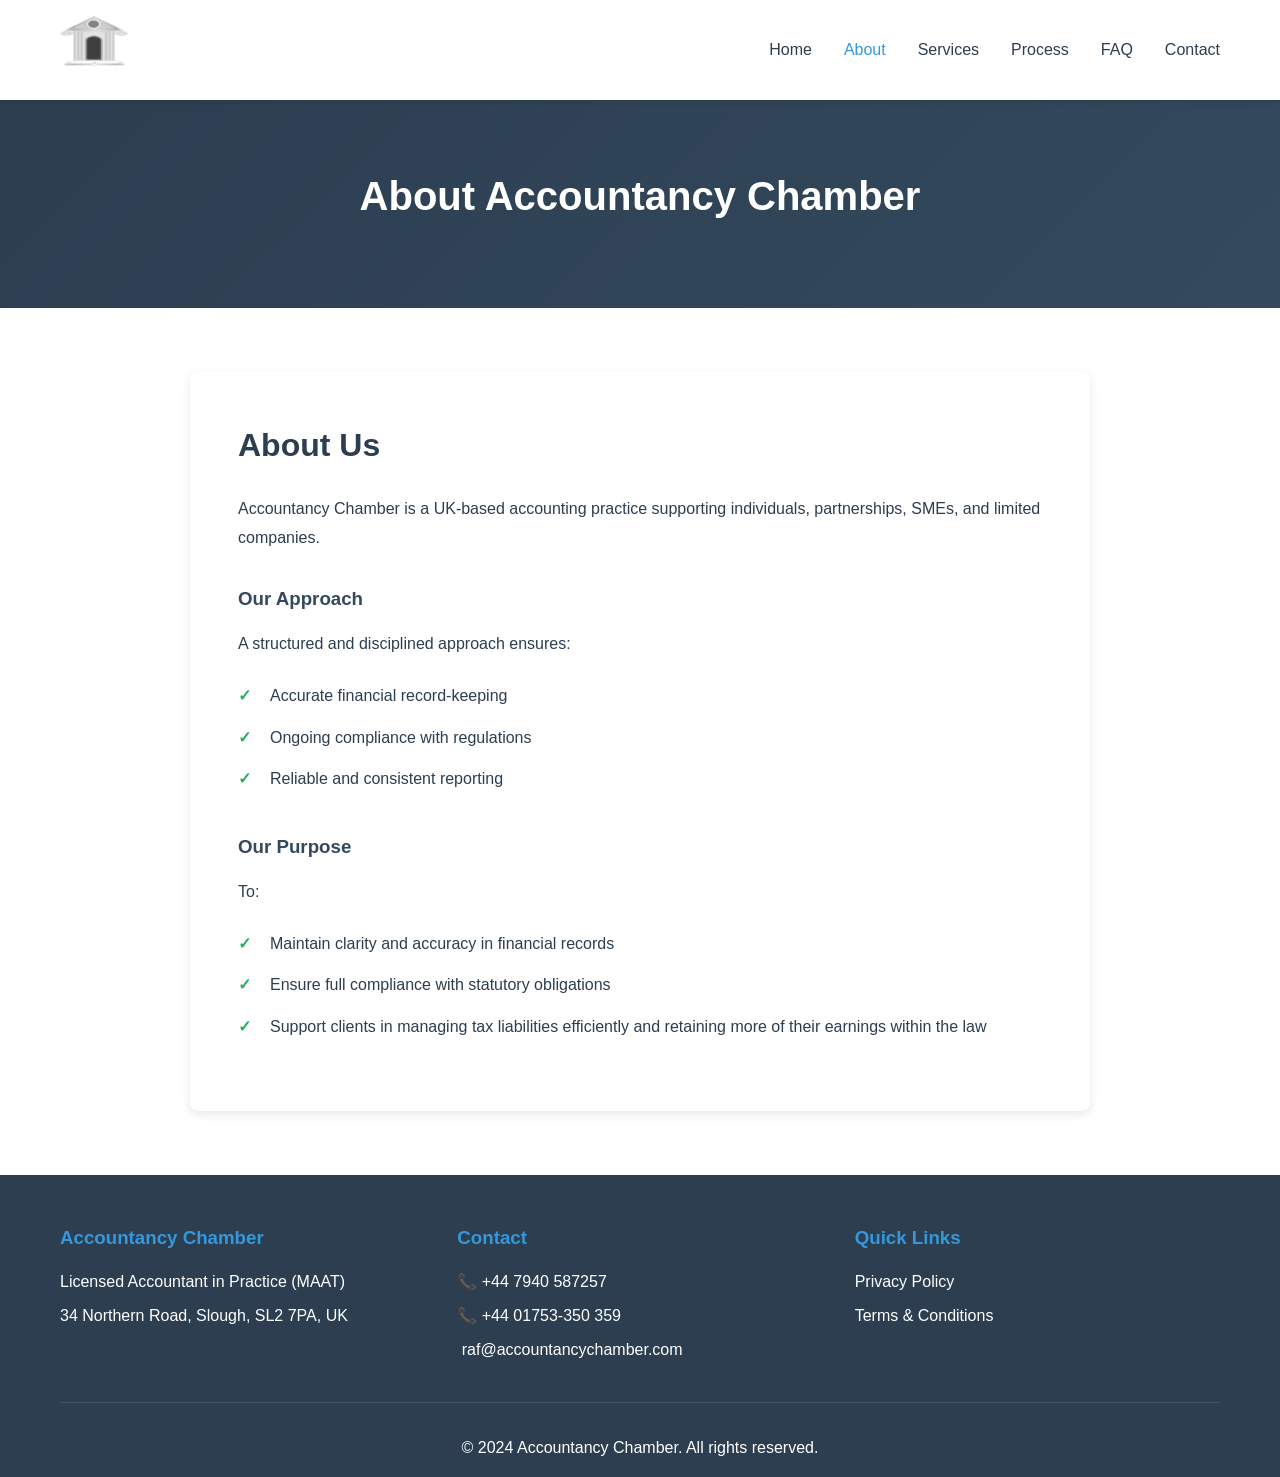
==== about.html @ bee3fdb4 "Add files via upload" ====
<!DOCTYPE html>
<html lang="en">
<head>
    <meta charset="UTF-8">
    <meta name="viewport" content="width=device-width, initial-scale=1.0">
    <meta name="description" content="About Accountancy Chamber - UK-based accounting practice">
    <title>About Us | Accountancy Chamber</title>
    <link rel="stylesheet" href="styles.css">
</head>
<body>
    <header>
        <nav class="navbar">
            <div class="container">
                <div class="logo">
                    <img src="logo.png" alt="Accountancy Chamber" height="60">
                </div>
                <button class="mobile-menu-toggle" aria-label="Toggle menu">☰</button>
                <ul class="nav-menu">
                    <li><a href="index.html">Home</a></li>
                    <li><a href="about.html" class="active">About</a></li>
                    <li><a href="services.html">Services</a></li>
                    <li><a href="process.html">Process</a></li>
                    <li><a href="faq.html">FAQ</a></li>
                    <li><a href="contact.html">Contact</a></li>
                </ul>
            </div>
        </nav>
    </header>

    <section class="page-header">
        <div class="container">
            <h1>About Accountancy Chamber</h1>
        </div>
    </section>

    <section class="content-section">
        <div class="container">
            <div class="content-box">
                <h2>About Us</h2>
                <p>Accountancy Chamber is a UK-based accounting practice supporting individuals, partnerships, SMEs, and limited companies.</p>
                
                <h3>Our Approach</h3>
                <p>A structured and disciplined approach ensures:</p>
                <ul class="check-list">
                    <li>Accurate financial record-keeping</li>
                    <li>Ongoing compliance with regulations</li>
                    <li>Reliable and consistent reporting</li>
                </ul>

                <h3>Our Purpose</h3>
                <p>To:</p>
                <ul class="check-list">
                    <li>Maintain clarity and accuracy in financial records</li>
                    <li>Ensure full compliance with statutory obligations</li>
                    <li>Support clients in managing tax liabilities efficiently and retaining more of their earnings within the law</li>
                </ul>
            </div>
        </div>
    </section>

    <footer>
        <div class="container">
            <div class="footer-content">
                <div class="footer-section">
                    <h3>Accountancy Chamber</h3>
                    <p>Licensed Accountant in Practice (MAAT)</p>
                    <p>34 Northern Road, Slough, SL2 7PA, UK</p>
                </div>
                <div class="footer-section">
                    <h3>Contact</h3>
                    <p>📞 +44 7940 587257</p>
                    <p>📞 +44 01753-350 359</p>
                    <p>️ raf@accountancychamber.com</p>
                </div>
                <div class="footer-section">
                    <h3>Quick Links</h3>
                    <ul>
                        <li><a href="gdpr.html">Privacy Policy</a></li>
                        <li><a href="terms.html">Terms & Conditions</a></li>
                    </ul>
                </div>
            </div>
            <div class="footer-bottom">
                <p>&copy; 2024 Accountancy Chamber. All rights reserved.</p>
            </div>
        </div>
    </footer>

    <script src="script.js"></script>
</body>
</html>
---- styles.css ----
/* Reset and Base Styles */
* {
    margin: 0;
    padding: 0;
    box-sizing: border-box;
}

:root {
    --primary-color: #2c3e50;
    --secondary-color: #34495e;
    --accent-color: #3498db;
    --light-bg: #f8f9fa;
    --white: #ffffff;
    --text-dark: #2c3e50;
    --text-light: #7f8c8d;
    --border-color: #e0e0e0;
    --success-color: #27ae60;
}

body {
    font-family: 'Segoe UI', Tahoma, Geneva, Verdana, sans-serif;
    line-height: 1.6;
    color: var(--text-dark);
}

.container {
    max-width: 1200px;
    margin: 0 auto;
    padding: 0 20px;
}

/* Navigation */
.navbar {
    background: var(--white);
    box-shadow: 0 2px 5px rgba(0,0,0,0.1);
    position: sticky;
    top: 0;
    z-index: 1000;
}

.navbar .container {
    display: flex;
    justify-content: space-between;
    align-items: center;
    padding: 1rem 20px;
}

.nav-menu {
    display: flex;
    list-style: none;
    gap: 2rem;
}

.nav-menu a {
    text-decoration: none;
    color: var(--text-dark);
    font-weight: 500;
    transition: color 0.3s;
}

.nav-menu a:hover,
.nav-menu a.active {
    color: var(--accent-color);
}

.mobile-menu-toggle {
    display: none;
    background: none;
    border: none;
    font-size: 1.5rem;
    cursor: pointer;
}

/* Hero Section */
.hero {
    background: linear-gradient(135deg, var(--primary-color) 0%, var(--secondary-color) 100%);
    color: var(--white);
    padding: 6rem 0;
    text-align: center;
}

.hero h1 {
    font-size: 3rem;
    margin-bottom: 1rem;
}

.hero h2 {
    font-size: 1.8rem;
    margin-bottom: 1.5rem;
    font-weight: 400;
}

.hero p {
    font-size: 1.2rem;
    max-width: 800px;
    margin: 0 auto 2rem;
    line-height: 1.8;
}

/* Buttons */
.btn-primary {
    display: inline-block;
    background: var(--accent-color);
    color: var(--white);
    padding: 1rem 2.5rem;
    border-radius: 5px;
    text-decoration: none;
    font-weight: 600;
    transition: all 0.3s;
    border: none;
    cursor: pointer;
    font-size: 1rem;
}

.btn-primary:hover {
    background: #2980b9;
    transform: translateY(-2px);
    box-shadow: 0 5px 15px rgba(0,0,0,0.2);
}

/* Services Preview */
.services-preview {
    padding: 5rem 0;
    background: var(--light-bg);
}

.services-preview h2 {
    text-align: center;
    font-size: 2.5rem;
    margin-bottom: 3rem;
}

.services-grid {
    display: grid;
    grid-template-columns: repeat(auto-fit, minmax(300px, 1fr));
    gap: 2rem;
}

.service-card {
    background: var(--white);
    padding: 2rem;
    border-radius: 8px;
    box-shadow: 0 3px 10px rgba(0,0,0,0.1);
    transition: transform 0.3s;
}

.service-card:hover {
    transform: translateY(-5px);
    box-shadow: 0 5px 20px rgba(0,0,0,0.15);
}

.service-card h3 {
    color: var(--primary-color);
    margin-bottom: 1rem;
}

/* Why Choose Us */
.why-choose-us {
    padding: 5rem 0;
}

.why-choose-us h2 {
    text-align: center;
    font-size: 2.5rem;
    margin-bottom: 3rem;
}

.benefits-grid {
    display: grid;
    grid-template-columns: repeat(auto-fit, minmax(300px, 1fr));
    gap: 1.5rem;
}

.benefit-item {
    display: flex;
    align-items: center;
    gap: 1rem;
    padding: 1rem;
    background: var(--light-bg);
    border-radius: 5px;
}

.benefit-item .icon {
    color: var(--success-color);
    font-size: 1.5rem;
    font-weight: bold;
}

/* CTA Section */
.cta-section {
    background: var(--primary-color);
    color: var(--white);
    padding: 4rem 0;
    text-align: center;
}

.cta-section h2 {
    font-size: 2.5rem;
    margin-bottom: 1rem;
}

.cta-section p {
    font-size: 1.2rem;
    margin-bottom: 1.5rem;
}

.cta-list {
    list-style: none;
    max-width: 600px;
    margin: 0 auto 2rem;
    text-align: left;
}

.cta-list li {
    padding: 0.5rem 0;
    padding-left: 2rem;
    position: relative;
}

.cta-list li:before {
    content: "✓";
    position: absolute;
    left: 0;
    color: var(--success-color);
    font-weight: bold;
}

/* Page Header */
.page-header {
    background: linear-gradient(135deg, var(--primary-color) 0%, var(--secondary-color) 100%);
    color: var(--white);
    padding: 4rem 0;
    text-align: center;
}

.page-header h1 {
    font-size: 2.5rem;
    margin-bottom: 1rem;
}

/* Content Section */
.content-section {
    padding: 4rem 0;
}

.content-box {
    max-width: 900px;
    margin: 0 auto;
    background: var(--white);
    padding: 3rem;
    border-radius: 8px;
    box-shadow: 0 3px 10px rgba(0,0,0,0.1);
}

.content-box h2 {
    color: var(--primary-color);
    margin-bottom: 1.5rem;
    font-size: 2rem;
}

.content-box h3 {
    color: var(--secondary-color);
    margin: 2rem 0 1rem;
}

.content-box p {
    margin-bottom: 1rem;
    line-height: 1.8;
}

/* Check List */
.check-list {
    list-style: none;
    margin: 1rem 0;
}

.check-list li {
    padding: 0.5rem 0;
    padding-left: 2rem;
    position: relative;
}

.check-list li:before {
    content: "✓";
    position: absolute;
    left: 0;
    color: var(--success-color);
    font-weight: bold;
}

/* Services Detail */
.services-detail {
    padding: 4rem 0;
    background: var(--light-bg);
}

.service-detail-box {
    background: var(--white);
    padding: 2.5rem;
    margin-bottom: 2rem;
    border-radius: 8px;
    box-shadow: 0 3px 10px rgba(0,0,0,0.1);
}

.service-detail-box h2 {
    color: var(--primary-color);
    margin-bottom: 1.5rem;
}

/* Process Section */
.process-section {
    padding: 4rem 0;
}

.process-steps {
    display: grid;
    grid-template-columns: repeat(auto-fit, minmax(300px, 1fr));
    gap: 2rem;
    margin-bottom: 4rem;
}

.process-step {
    background: var(--white);
    padding: 2.5rem;
    border-radius: 8px;
    box-shadow: 0 3px 10px rgba(0,0,0,0.1);
    text-align: center;
}

.step-number {
    width: 60px;
    height: 60px;
    background: var(--accent-color);
    color: var(--white);
    border-radius: 50%;
    display: flex;
    align-items: center;
    justify-content: center;
    font-size: 1.5rem;
    font-weight: bold;
    margin: 0 auto 1.5rem;
}

.process-step h3 {
    color: var(--primary-color);
    margin-bottom: 1rem;
}

.key-benefits {
    background: var(--light-bg);
    padding: 3rem;
    border-radius: 8px;
}

.key-benefits h2 {
    text-align: center;
    margin-bottom: 2rem;
}

/* FAQ Section */
.faq-section {
    padding: 4rem 0;
}

.faq-item {
    background: var(--white);
    padding: 2rem;
    margin-bottom: 1.5rem;
    border-radius: 8px;
    box-shadow: 0 3px 10px rgba(0,0,0,0.1);
}

.faq-item h3 {
    color: var(--primary-color);
    margin-bottom: 1rem;
}

/* Contact Section */
.contact-section {
    padding: 4rem 0;
    background: var(--light-bg);
}

.contact-grid {
    display: grid;
    grid-template-columns: 1fr 1.5fr;
    gap: 3rem;
}

.contact-info {
    background: var(--white);
    padding: 2.5rem;
    border-radius: 8px;
    box-shadow: 0 3px 10px rgba(0,0,0,0.1);
}

.contact-info h2 {
    color: var(--primary-color);
    margin-bottom: 2rem;
}

.contact-detail {
    margin-bottom: 2rem;
}

.contact-detail h3 {
    color: var(--secondary-color);
    margin-bottom: 0.5rem;
}

.contact-form-wrapper {
    background: var(--white);
    padding: 2.5rem;
    border-radius: 8px;
    box-shadow: 0 3px 10px rgba(0,0,0,0.1);
}

.contact-form-wrapper h2 {
    color: var(--primary-color);
    margin-bottom: 2rem;
}

.contact-form .form-group {
    margin-bottom: 1.5rem;
}

.contact-form label {
    display: block;
    margin-bottom: 0.5rem;
    color: var(--text-dark);
    font-weight: 500;
}

.contact-form input,
.contact-form select,
.contact-form textarea {
    width: 100%;
    padding: 0.75rem;
    border: 1px solid var(--border-color);
    border-radius: 5px;
    font-family: inherit;
    font-size: 1rem;
}

.contact-form input:focus,
.contact-form select:focus,
.contact-form textarea:focus {
    outline: none;
    border-color: var(--accent-color);
}

.contact-form textarea {
    resize: vertical;
}

/* Footer */
footer {
    background: var(--primary-color);
    color: var(--white);
    padding: 3rem 0 1rem;
}

.footer-content {
    display: grid;
    grid-template-columns: repeat(auto-fit, minmax(250px, 1fr));
    gap: 2rem;
    margin-bottom: 2rem;
}

.footer-section h3 {
    margin-bottom: 1rem;
    color: var(--accent-color);
}

.footer-section p {
    margin-bottom: 0.5rem;
}

.footer-section ul {
    list-style: none;
}

.footer-section ul li {
    margin-bottom: 0.5rem;
}

.footer-section a {
    color: var(--white);
    text-decoration: none;
    transition: color 0.3s;
}

.footer-section a:hover {
    color: var(--accent-color);
}

.footer-bottom {
    text-align: center;
    padding-top: 2rem;
    border-top: 1px solid rgba(255,255,255,0.1);
}

/* Responsive Design */
@media (max-width: 768px) {
    .mobile-menu-toggle {
        display: block;
    }

    .nav-menu {
        display: none;
        position: absolute;
        top: 100%;
        left: 0;
        width: 100%;
        background: var(--white);
        flex-direction: column;
        padding: 1rem;
        box-shadow: 0 5px 10px rgba(0,0,0,0.1);
    }

    .nav-menu.active {
        display: flex;
    }

    .nav-menu li {
        margin: 0.5rem 0;
    }

    .hero h1 {
        font-size: 2rem;
    }

    .hero h2 {
        font-size: 1.3rem;
    }

    .hero p {
        font-size: 1rem;
    }

    .contact-grid {
        grid-template-columns: 1fr;
    }

    .services-grid,
    .benefits-grid,
    .process-steps {
        grid-template-columns: 1fr;
    }
}

@media (max-width: 480px) {
    .hero h1 {
        font-size: 1.8rem;
    }

    .content-box {
        padding: 1.5rem;
    }
}
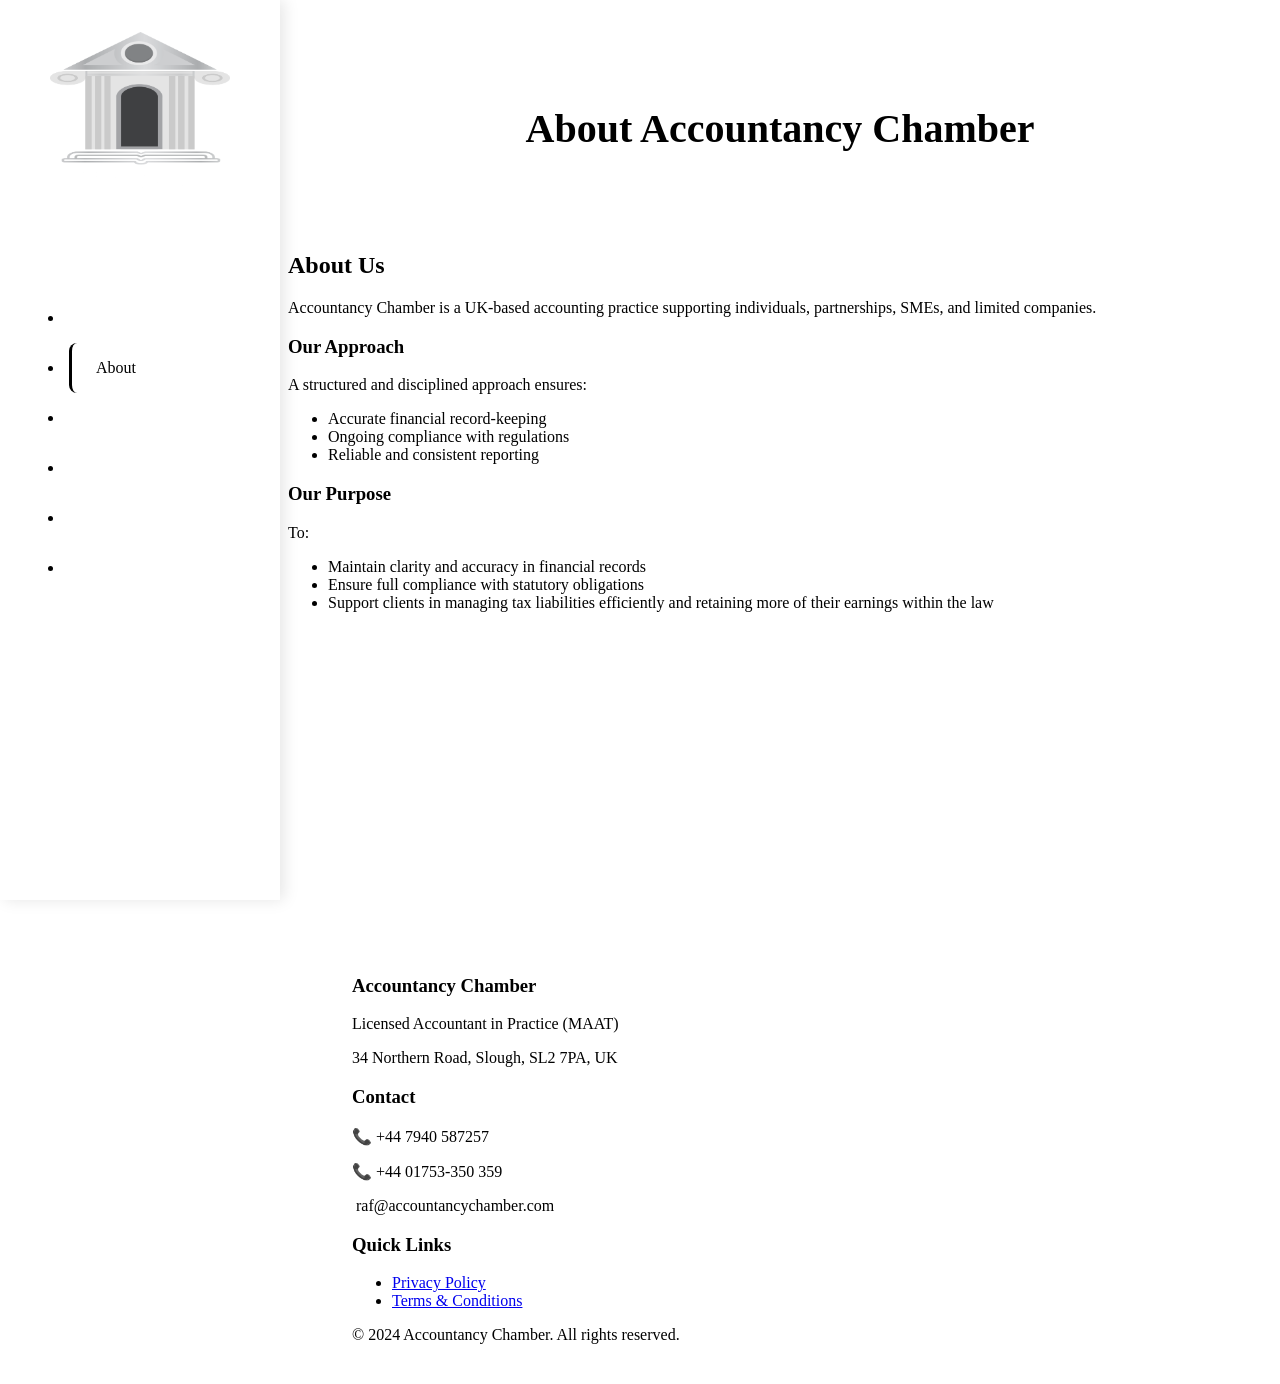
==== commit 90f63ead: "Title: Website structure update and navigation consistency improvements Key features implemented: - " ====
--- a/about.html
+++ b/about.html
@@ -1,91 +1,96 @@
-<!DOCTYPE html>
-<html lang="en">
-<head>
-    <meta charset="UTF-8">
-    <meta name="viewport" content="width=device-width, initial-scale=1.0">
-    <meta name="description" content="About Accountancy Chamber - UK-based accounting practice">
-    <title>About Us | Accountancy Chamber</title>
-    <link rel="stylesheet" href="styles.css">
-</head>
-<body>
-    <header>
-        <nav class="navbar">
-            <div class="container">
-                <div class="logo">
-                    <img src="logo.png" alt="Accountancy Chamber" height="60">
-                </div>
-                <button class="mobile-menu-toggle" aria-label="Toggle menu">☰</button>
-                <ul class="nav-menu">
-                    <li><a href="index.html">Home</a></li>
-                    <li><a href="about.html" class="active">About</a></li>
-                    <li><a href="services.html">Services</a></li>
-                    <li><a href="process.html">Process</a></li>
-                    <li><a href="faq.html">FAQ</a></li>
-                    <li><a href="contact.html">Contact</a></li>
-                </ul>
-            </div>
-        </nav>
-    </header>
-
-    <section class="page-header">
-        <div class="container">
-            <h1>About Accountancy Chamber</h1>
-        </div>
-    </section>
-
-    <section class="content-section">
-        <div class="container">
-            <div class="content-box">
-                <h2>About Us</h2>
-                <p>Accountancy Chamber is a UK-based accounting practice supporting individuals, partnerships, SMEs, and limited companies.</p>
-                
-                <h3>Our Approach</h3>
-                <p>A structured and disciplined approach ensures:</p>
-                <ul class="check-list">
-                    <li>Accurate financial record-keeping</li>
-                    <li>Ongoing compliance with regulations</li>
-                    <li>Reliable and consistent reporting</li>
-                </ul>
-
-                <h3>Our Purpose</h3>
-                <p>To:</p>
-                <ul class="check-list">
-                    <li>Maintain clarity and accuracy in financial records</li>
-                    <li>Ensure full compliance with statutory obligations</li>
-                    <li>Support clients in managing tax liabilities efficiently and retaining more of their earnings within the law</li>
-                </ul>
-            </div>
-        </div>
-    </section>
-
-    <footer>
-        <div class="container">
-            <div class="footer-content">
-                <div class="footer-section">
-                    <h3>Accountancy Chamber</h3>
-                    <p>Licensed Accountant in Practice (MAAT)</p>
-                    <p>34 Northern Road, Slough, SL2 7PA, UK</p>
-                </div>
-                <div class="footer-section">
-                    <h3>Contact</h3>
-                    <p>📞 +44 7940 587257</p>
-                    <p>📞 +44 01753-350 359</p>
-                    <p>️ raf@accountancychamber.com</p>
-                </div>
-                <div class="footer-section">
-                    <h3>Quick Links</h3>
-                    <ul>
-                        <li><a href="gdpr.html">Privacy Policy</a></li>
-                        <li><a href="terms.html">Terms & Conditions</a></li>
-                    </ul>
-                </div>
-            </div>
-            <div class="footer-bottom">
-                <p>&copy; 2024 Accountancy Chamber. All rights reserved.</p>
-            </div>
-        </div>
-    </footer>
-
-    <script src="script.js"></script>
-</body>
+<!DOCTYPE html>
+<html lang="en">
+<head>
+    <meta charset="UTF-8">
+    <meta name="viewport" content="width=device-width, initial-scale=1.0">
+    <meta name="description" content="About Accountancy Chamber - UK-based accounting practice">
+    <title>About Us | Accountancy Chamber</title>
+    <link rel="stylesheet" href="styles.css">
+</head>
+<body>
+
+    <!-- NEW LEFT SIDE NAVIGATION -->
+    <nav class="navbar">
+        <div class="container">
+            <div class="logo">
+                <img src="logo.png" alt="Accountancy Chamber">
+            </div>
+            <button class="mobile-menu-toggle" aria-label="Toggle menu">☰</button>
+            <ul class="nav-menu">
+                <li><a href="index.html">Home</a></li>
+                <li><a href="about.html" class="active">About</a></li>
+                <li><a href="services.html">Services</a></li>
+                <li><a href="process.html">Process</a></li>
+                <li><a href="faq.html">FAQ</a></li>
+                <li><a href="contact.html">Contact</a></li>
+            </ul>
+        </div>
+    </nav>
+
+    <!-- MAIN CONTENT WRAPPER -->
+    <div class="main-content">
+
+    <section class="page-header">
+        <div class="container">
+            <h1>About Accountancy Chamber</h1>
+        </div>
+    </section>
+
+    <section class="content-section">
+        <div class="container">
+            <div class="content-box">
+                <h2>About Us</h2>
+                <p>Accountancy Chamber is a UK-based accounting practice supporting individuals, partnerships, SMEs, and limited companies.</p>
+                
+                <h3>Our Approach</h3>
+                <p>A structured and disciplined approach ensures:</p>
+                <ul class="check-list">
+                    <li>Accurate financial record-keeping</li>
+                    <li>Ongoing compliance with regulations</li>
+                    <li>Reliable and consistent reporting</li>
+                </ul>
+
+                <h3>Our Purpose</h3>
+                <p>To:</p>
+                <ul class="check-list">
+                    <li>Maintain clarity and accuracy in financial records</li>
+                    <li>Ensure full compliance with statutory obligations</li>
+                    <li>Support clients in managing tax liabilities efficiently and retaining more of their earnings within the law</li>
+                </ul>
+            </div>
+        </div>
+    </section>
+
+    </div> <!-- END OF MAIN CONTENT WRAPPER -->
+
+    <footer>
+        <div class="container">
+            <div class="footer-content">
+                <div class="footer-section">
+                    <h3>Accountancy Chamber</h3>
+                    <p>Licensed Accountant in Practice (MAAT)</p>
+                    <p>34 Northern Road, Slough, SL2 7PA, UK</p>
+                </div>
+                <div class="footer-section">
+                    <h3>Contact</h3>
+                    <p>📞 +44 7940 587257</p>
+                    <p>📞 +44 01753-350 359</p>
+                    <p>️ raf@accountancychamber.com</p>
+                </div>
+                <div class="footer-section">
+                    <h3>Quick Links</h3>
+                    <ul>
+                        <li><a href="gdpr.html">Privacy Policy</a></li>
+                        <li><a href="terms.html">Terms & Conditions</a></li>
+                    </ul>
+                </div>
+            </div>
+            <div class="footer-bottom">
+                <p>&copy; 2024 Accountancy Chamber. All rights reserved.</p>
+            </div>
+        </div>
+    </footer>
+
+    <script src="script.js"></script>
+</body>
 </html>
--- a/styles.css
+++ b/styles.css
@@ -1,81 +1,86 @@
-/* Reset and Base Styles */
-* {
-    margin: 0;
-    padding: 0;
-    box-sizing: border-box;
-}
-
-:root {
-    --primary-color: #2c3e50;
-    --secondary-color: #34495e;
-    --accent-color: #3498db;
-    --light-bg: #f8f9fa;
-    --white: #ffffff;
-    --text-dark: #2c3e50;
-    --text-light: #7f8c8d;
-    --border-color: #e0e0e0;
-    --success-color: #27ae60;
-}
-
-body {
-    font-family: 'Segoe UI', Tahoma, Geneva, Verdana, sans-serif;
-    line-height: 1.6;
-    color: var(--text-dark);
-}
-
-.container {
-    max-width: 1200px;
-    margin: 0 auto;
-    padding: 0 20px;
-}
-
-/* Navigation */
+/* Navigation - Vertical Sidebar */
 .navbar {
-    background: var(--white);
-    box-shadow: 0 2px 5px rgba(0,0,0,0.1);
-    position: sticky;
+    position: fixed;
+    left: 0;
     top: 0;
+    width: 280px;
+    height: 100vh;
+    background: linear-gradient(180deg, var(--primary-color) 0%, var(--secondary-color) 100%);
+    box-shadow: 4px 0 15px rgba(0,0,0,0.1);
     z-index: 1000;
+    overflow-y: auto;
 }
 
 .navbar .container {
     display: flex;
-    justify-content: space-between;
-    align-items: center;
-    padding: 1rem 20px;
+    flex-direction: column;
+    padding: 2rem 1.5rem;
+    height: 100%;
+}
+
+.logo {
+    text-align: center;
+    margin-bottom: 3rem;
+    padding-bottom: 2rem;
+    border-bottom: 2px solid rgba(255,255,255,0.1);
+}
+
+.logo img {
+    max-width: 180px;
+    height: auto;
 }
 
 .nav-menu {
-    display: flex;
-    list-style: none;
-    gap: 2rem;
+    flex-direction: column;
+    gap: 0.5rem;
+    flex: 1;
 }
 
 .nav-menu a {
+    display: block;
+    padding: 1rem 1.5rem;
+    color: rgba(255,255,255,0.85);
     text-decoration: none;
-    color: var(--text-dark);
     font-weight: 500;
-    transition: color 0.3s;
+    border-radius: 8px;
+    transition: all 0.3s ease;
+    border-left: 3px solid transparent;
 }
 
 .nav-menu a:hover,
 .nav-menu a.active {
-    color: var(--accent-color);
+    color: var(--white);
+    background: rgba(255,255,255,0.1);
+    border-left-color: var(--accent-color);
+    transform: translateX(5px);
 }
 
 .mobile-menu-toggle {
     display: none;
-    background: none;
+    position: fixed;
+    top: 1.5rem;
+    left: 1.5rem;
+    z-index: 1001;
+    background: var(--primary-color);
+    color: var(--white);
     border: none;
+    padding: 0.75rem;
+    border-radius: 5px;
+    cursor: pointer;
     font-size: 1.5rem;
-    cursor: pointer;
 }
 
-/* Hero Section */
+/* Main Content Area */
+.main-content {
+    margin-left: 280px;
+    min-height: 100vh;
+}
+
+/* Hero Section - Adjusted for sidebar */
 .hero {
     background: linear-gradient(135deg, var(--primary-color) 0%, var(--secondary-color) 100%);
     color: var(--white);
-    padding: 6rem 0;
+    padding: 5rem 4rem;
     text-align: center;
 }
 
@@ -97,139 +102,11 @@
     line-height: 1.8;
 }
 
-/* Buttons */
-.btn-primary {
-    display: inline-block;
-    background: var(--accent-color);
-    color: var(--white);
-    padding: 1rem 2.5rem;
-    border-radius: 5px;
-    text-decoration: none;
-    font-weight: 600;
-    transition: all 0.3s;
-    border: none;
-    cursor: pointer;
-    font-size: 1rem;
-}
-
-.btn-primary:hover {
-    background: #2980b9;
-    transform: translateY(-2px);
-    box-shadow: 0 5px 15px rgba(0,0,0,0.2);
-}
-
-/* Services Preview */
-.services-preview {
-    padding: 5rem 0;
-    background: var(--light-bg);
-}
-
-.services-preview h2 {
-    text-align: center;
-    font-size: 2.5rem;
-    margin-bottom: 3rem;
-}
-
-.services-grid {
-    display: grid;
-    grid-template-columns: repeat(auto-fit, minmax(300px, 1fr));
-    gap: 2rem;
-}
-
-.service-card {
-    background: var(--white);
-    padding: 2rem;
-    border-radius: 8px;
-    box-shadow: 0 3px 10px rgba(0,0,0,0.1);
-    transition: transform 0.3s;
-}
-
-.service-card:hover {
-    transform: translateY(-5px);
-    box-shadow: 0 5px 20px rgba(0,0,0,0.15);
-}
-
-.service-card h3 {
-    color: var(--primary-color);
-    margin-bottom: 1rem;
-}
-
-/* Why Choose Us */
-.why-choose-us {
-    padding: 5rem 0;
-}
-
-.why-choose-us h2 {
-    text-align: center;
-    font-size: 2.5rem;
-    margin-bottom: 3rem;
-}
-
-.benefits-grid {
-    display: grid;
-    grid-template-columns: repeat(auto-fit, minmax(300px, 1fr));
-    gap: 1.5rem;
-}
-
-.benefit-item {
-    display: flex;
-    align-items: center;
-    gap: 1rem;
-    padding: 1rem;
-    background: var(--light-bg);
-    border-radius: 5px;
-}
-
-.benefit-item .icon {
-    color: var(--success-color);
-    font-size: 1.5rem;
-    font-weight: bold;
-}
-
-/* CTA Section */
-.cta-section {
-    background: var(--primary-color);
-    color: var(--white);
-    padding: 4rem 0;
-    text-align: center;
-}
-
-.cta-section h2 {
-    font-size: 2.5rem;
-    margin-bottom: 1rem;
-}
-
-.cta-section p {
-    font-size: 1.2rem;
-    margin-bottom: 1.5rem;
-}
-
-.cta-list {
-    list-style: none;
-    max-width: 600px;
-    margin: 0 auto 2rem;
-    text-align: left;
-}
-
-.cta-list li {
-    padding: 0.5rem 0;
-    padding-left: 2rem;
-    position: relative;
-}
-
-.cta-list li:before {
-    content: "✓";
-    position: absolute;
-    left: 0;
-    color: var(--success-color);
-    font-weight: bold;
-}
-
-/* Page Header */
+/* Page Header - Adjusted */
 .page-header {
     background: linear-gradient(135deg, var(--primary-color) 0%, var(--secondary-color) 100%);
     color: var(--white);
-    padding: 4rem 0;
+    padding: 4rem;
     text-align: center;
 }
 
@@ -238,292 +115,37 @@
     margin-bottom: 1rem;
 }
 
-/* Content Section */
-.content-section {
-    padding: 4rem 0;
-}
-
-.content-box {
-    max-width: 900px;
-    margin: 0 auto;
-    background: var(--white);
-    padding: 3rem;
-    border-radius: 8px;
-    box-shadow: 0 3px 10px rgba(0,0,0,0.1);
-}
-
-.content-box h2 {
-    color: var(--primary-color);
-    margin-bottom: 1.5rem;
-    font-size: 2rem;
-}
-
-.content-box h3 {
-    color: var(--secondary-color);
-    margin: 2rem 0 1rem;
-}
-
-.content-box p {
-    margin-bottom: 1rem;
-    line-height: 1.8;
-}
-
-/* Check List */
-.check-list {
-    list-style: none;
-    margin: 1rem 0;
-}
-
-.check-list li {
-    padding: 0.5rem 0;
-    padding-left: 2rem;
-    position: relative;
-}
-
-.check-list li:before {
-    content: "✓";
-    position: absolute;
-    left: 0;
-    color: var(--success-color);
-    font-weight: bold;
-}
-
-/* Services Detail */
-.services-detail {
-    padding: 4rem 0;
-    background: var(--light-bg);
-}
-
-.service-detail-box {
-    background: var(--white);
-    padding: 2.5rem;
-    margin-bottom: 2rem;
-    border-radius: 8px;
-    box-shadow: 0 3px 10px rgba(0,0,0,0.1);
-}
-
-.service-detail-box h2 {
-    color: var(--primary-color);
-    margin-bottom: 1.5rem;
-}
-
-/* Process Section */
-.process-section {
-    padding: 4rem 0;
-}
-
-.process-steps {
-    display: grid;
-    grid-template-columns: repeat(auto-fit, minmax(300px, 1fr));
-    gap: 2rem;
-    margin-bottom: 4rem;
-}
-
-.process-step {
-    background: var(--white);
-    padding: 2.5rem;
-    border-radius: 8px;
-    box-shadow: 0 3px 10px rgba(0,0,0,0.1);
-    text-align: center;
-}
-
-.step-number {
-    width: 60px;
-    height: 60px;
-    background: var(--accent-color);
-    color: var(--white);
-    border-radius: 50%;
-    display: flex;
-    align-items: center;
-    justify-content: center;
-    font-size: 1.5rem;
-    font-weight: bold;
-    margin: 0 auto 1.5rem;
-}
-
-.process-step h3 {
-    color: var(--primary-color);
-    margin-bottom: 1rem;
-}
-
-.key-benefits {
-    background: var(--light-bg);
-    padding: 3rem;
-    border-radius: 8px;
-}
-
-.key-benefits h2 {
-    text-align: center;
-    margin-bottom: 2rem;
-}
-
-/* FAQ Section */
-.faq-section {
-    padding: 4rem 0;
-}
-
-.faq-item {
-    background: var(--white);
-    padding: 2rem;
-    margin-bottom: 1.5rem;
-    border-radius: 8px;
-    box-shadow: 0 3px 10px rgba(0,0,0,0.1);
-}
-
-.faq-item h3 {
-    color: var(--primary-color);
-    margin-bottom: 1rem;
-}
-
-/* Contact Section */
-.contact-section {
-    padding: 4rem 0;
-    background: var(--light-bg);
-}
-
-.contact-grid {
-    display: grid;
-    grid-template-columns: 1fr 1.5fr;
-    gap: 3rem;
-}
-
-.contact-info {
-    background: var(--white);
-    padding: 2.5rem;
-    border-radius: 8px;
-    box-shadow: 0 3px 10px rgba(0,0,0,0.1);
-}
-
-.contact-info h2 {
-    color: var(--primary-color);
-    margin-bottom: 2rem;
-}
-
-.contact-detail {
-    margin-bottom: 2rem;
-}
-
-.contact-detail h3 {
-    color: var(--secondary-color);
-    margin-bottom: 0.5rem;
-}
-
-.contact-form-wrapper {
-    background: var(--white);
-    padding: 2.5rem;
-    border-radius: 8px;
-    box-shadow: 0 3px 10px rgba(0,0,0,0.1);
-}
-
-.contact-form-wrapper h2 {
-    color: var(--primary-color);
-    margin-bottom: 2rem;
-}
-
-.contact-form .form-group {
-    margin-bottom: 1.5rem;
-}
-
-.contact-form label {
-    display: block;
-    margin-bottom: 0.5rem;
-    color: var(--text-dark);
-    font-weight: 500;
-}
-
-.contact-form input,
-.contact-form select,
-.contact-form textarea {
-    width: 100%;
-    padding: 0.75rem;
-    border: 1px solid var(--border-color);
-    border-radius: 5px;
-    font-family: inherit;
-    font-size: 1rem;
-}
-
-.contact-form input:focus,
-.contact-form select:focus,
-.contact-form textarea:focus {
-    outline: none;
-    border-color: var(--accent-color);
-}
-
-.contact-form textarea {
-    resize: vertical;
-}
-
-/* Footer */
+/* Footer - Adjusted for sidebar layout */
 footer {
     background: var(--primary-color);
     color: var(--white);
-    padding: 3rem 0 1rem;
+    padding: 3rem 4rem 1rem;
+    margin-left: 280px;
 }
 
-.footer-content {
-    display: grid;
-    grid-template-columns: repeat(auto-fit, minmax(250px, 1fr));
-    gap: 2rem;
-    margin-bottom: 2rem;
-}
+/* Responsive Design - Mobile */
+@media (max-width: 968px) {
+    .navbar {
+        transform: translateX(-100%);
+        transition: transform 0.3s ease;
+        width: 280px;
+    }
 
-.footer-section h3 {
-    margin-bottom: 1rem;
-    color: var(--accent-color);
-}
+    .navbar.active {
+        transform: translateX(0);
+    }
 
-.footer-section p {
-    margin-bottom: 0.5rem;
-}
-
-.footer-section ul {
-    list-style: none;
-}
-
-.footer-section ul li {
-    margin-bottom: 0.5rem;
-}
-
-.footer-section a {
-    color: var(--white);
-    text-decoration: none;
-    transition: color 0.3s;
-}
-
-.footer-section a:hover {
-    color: var(--accent-color);
-}
-
-.footer-bottom {
-    text-align: center;
-    padding-top: 2rem;
-    border-top: 1px solid rgba(255,255,255,0.1);
-}
-
-/* Responsive Design */
-@media (max-width: 768px) {
     .mobile-menu-toggle {
         display: block;
     }
 
-    .nav-menu {
-        display: none;
-        position: absolute;
-        top: 100%;
-        left: 0;
-        width: 100%;
-        background: var(--white);
-        flex-direction: column;
-        padding: 1rem;
-        box-shadow: 0 5px 10px rgba(0,0,0,0.1);
+    .main-content,
+    footer {
+        margin-left: 0;
     }
 
-    .nav-menu.active {
-        display: flex;
-    }
-
-    .nav-menu li {
-        margin: 0.5rem 0;
+    .hero {
+        padding: 3rem 2rem;
     }
 
     .hero h1 {
@@ -534,18 +156,8 @@
         font-size: 1.3rem;
     }
 
-    .hero p {
-        font-size: 1rem;
-    }
-
-    .contact-grid {
-        grid-template-columns: 1fr;
-    }
-
-    .services-grid,
-    .benefits-grid,
-    .process-steps {
-        grid-template-columns: 1fr;
+    .page-header {
+        padding: 3rem 2rem;
     }
 }
 
@@ -557,4 +169,4 @@
     .content-box {
         padding: 1.5rem;
     }
-}+}
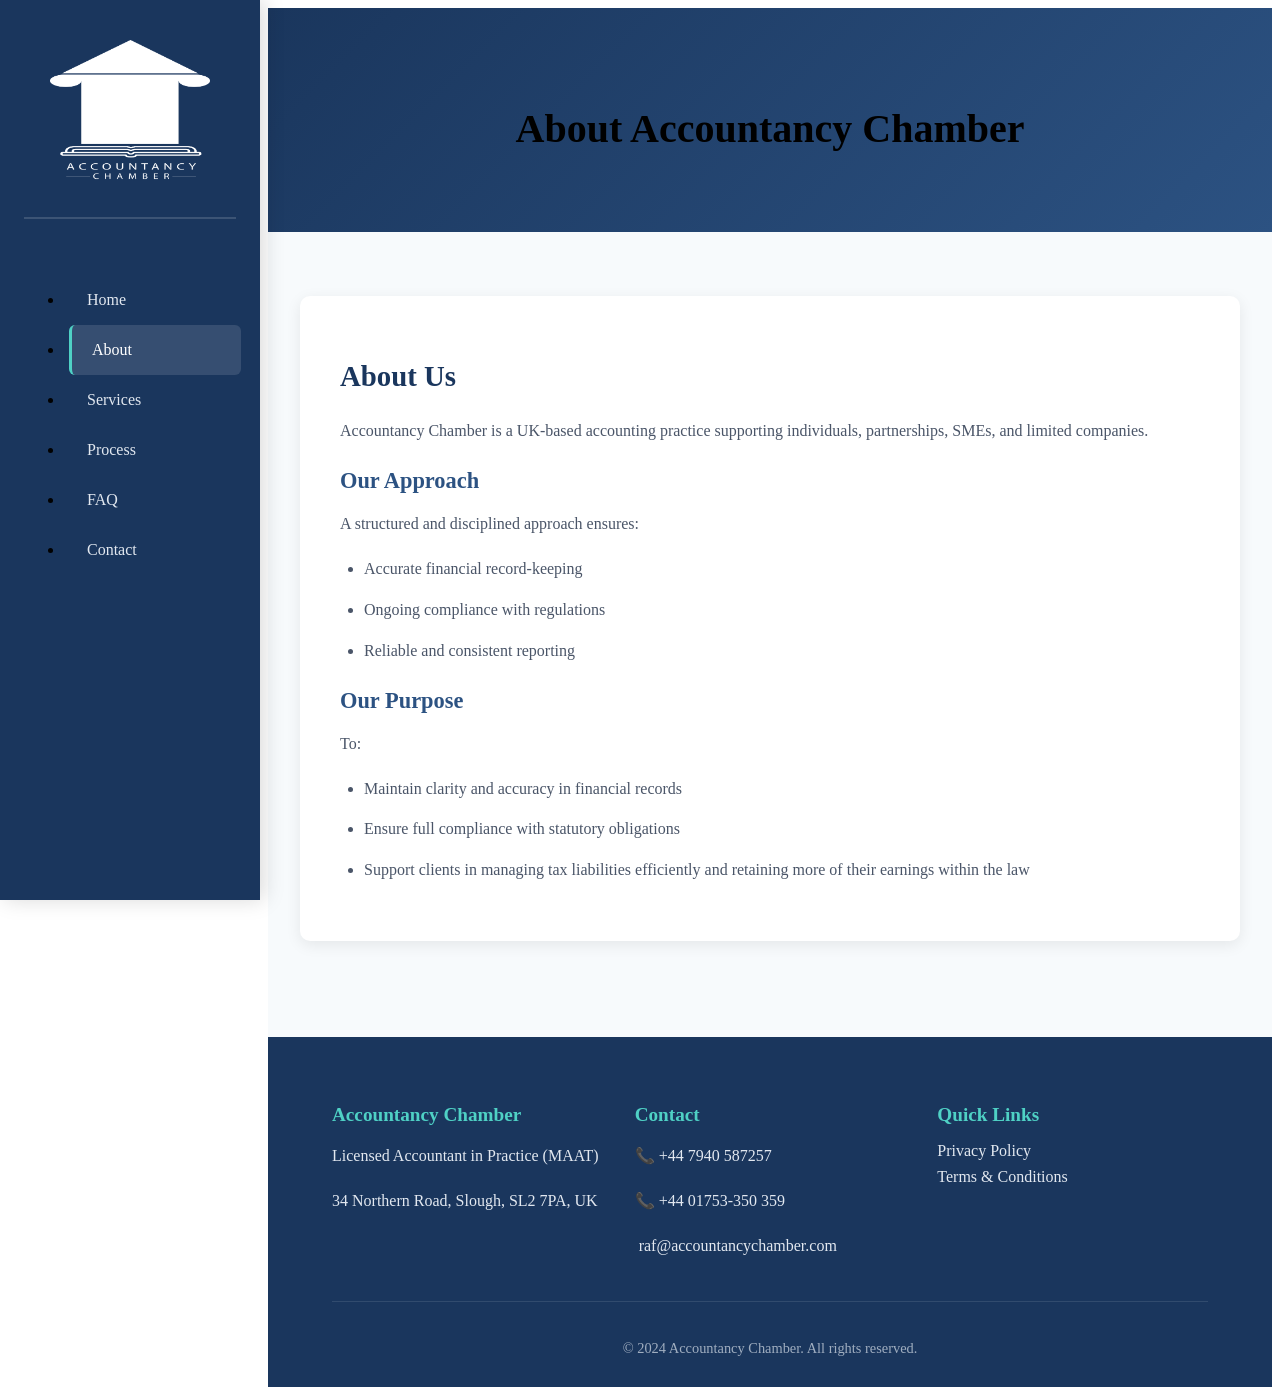
==== commit 69263f47: "update branch" ====
--- a/about.html
+++ b/about.html
@@ -91,6 +91,8 @@
         </div>
     </footer>
 
+    </div> <!-- END OF MAIN CONTENT WRAPPER -->
+
     <script src="script.js"></script>
 </body>
 </html>
--- a/styles.css
+++ b/styles.css
@@ -1,172 +1,372 @@
-/* Navigation - Vertical Sidebar */
-.navbar {
-    position: fixed;
-    left: 0;
-    top: 0;
-    width: 280px;
-    height: 100vh;
-    background: linear-gradient(180deg, var(--primary-color) 0%, var(--secondary-color) 100%);
-    box-shadow: 4px 0 15px rgba(0,0,0,0.1);
-    z-index: 1000;
-    overflow-y: auto;
-}
-
-.navbar .container {
-    display: flex;
-    flex-direction: column;
-    padding: 2rem 1.5rem;
-    height: 100%;
-}
-
-.logo {
-    text-align: center;
-    margin-bottom: 3rem;
-    padding-bottom: 2rem;
-    border-bottom: 2px solid rgba(255,255,255,0.1);
-}
-
-.logo img {
-    max-width: 180px;
-    height: auto;
-}
-
-.nav-menu {
-    flex-direction: column;
-    gap: 0.5rem;
-    flex: 1;
-}
-
-.nav-menu a {
-    display: block;
-    padding: 1rem 1.5rem;
-    color: rgba(255,255,255,0.85);
-    text-decoration: none;
-    font-weight: 500;
-    border-radius: 8px;
-    transition: all 0.3s ease;
-    border-left: 3px solid transparent;
-}
-
-.nav-menu a:hover,
-.nav-menu a.active {
-    color: var(--white);
-    background: rgba(255,255,255,0.1);
-    border-left-color: var(--accent-color);
-    transform: translateX(5px);
-}
-
-.mobile-menu-toggle {
-    display: none;
-    position: fixed;
-    top: 1.5rem;
-    left: 1.5rem;
-    z-index: 1001;
-    background: var(--primary-color);
-    color: var(--white);
-    border: none;
-    padding: 0.75rem;
-    border-radius: 5px;
-    cursor: pointer;
-    font-size: 1.5rem;
-}
-
-/* Main Content Area */
-.main-content {
-    margin-left: 280px;
-    min-height: 100vh;
-}
-
-/* Hero Section - Adjusted for sidebar */
-.hero {
-    background: linear-gradient(135deg, var(--primary-color) 0%, var(--secondary-color) 100%);
-    color: var(--white);
-    padding: 5rem 4rem;
-    text-align: center;
-}
-
-.hero h1 {
-    font-size: 3rem;
-    margin-bottom: 1rem;
-}
-
-.hero h2 {
-    font-size: 1.8rem;
-    margin-bottom: 1.5rem;
-    font-weight: 400;
-}
-
-.hero p {
-    font-size: 1.2rem;
-    max-width: 800px;
-    margin: 0 auto 2rem;
-    line-height: 1.8;
-}
-
-/* Page Header - Adjusted */
-.page-header {
-    background: linear-gradient(135deg, var(--primary-color) 0%, var(--secondary-color) 100%);
-    color: var(--white);
-    padding: 4rem;
-    text-align: center;
-}
-
-.page-header h1 {
-    font-size: 2.5rem;
-    margin-bottom: 1rem;
-}
-
-/* Footer - Adjusted for sidebar layout */
-footer {
-    background: var(--primary-color);
-    color: var(--white);
-    padding: 3rem 4rem 1rem;
-    margin-left: 280px;
-}
-
-/* Responsive Design - Mobile */
-@media (max-width: 968px) {
-    .navbar {
-        transform: translateX(-100%);
-        transition: transform 0.3s ease;
-        width: 280px;
-    }
-
-    .navbar.active {
-        transform: translateX(0);
-    }
-
-    .mobile-menu-toggle {
-        display: block;
-    }
-
-    .main-content,
-    footer {
-        margin-left: 0;
-    }
-
-    .hero {
-        padding: 3rem 2rem;
-    }
-
-    .hero h1 {
-        font-size: 2rem;
-    }
-
-    .hero h2 {
-        font-size: 1.3rem;
-    }
-
-    .page-header {
-        padding: 3rem 2rem;
-    }
-}
-
-@media (max-width: 480px) {
-    .hero h1 {
-        font-size: 1.8rem;
-    }
-
-    .content-box {
-        padding: 1.5rem;
-    }
-}
+/* Navigation - Vertical Sidebar */
+.navbar {
+    position: fixed;
+    left: 0;
+    top: 0;
+    width: 260px;
+    height: 100vh;
+    background: #1a365d;
+    box-shadow: 4px 0 20px rgba(0,0,0,0.15);
+    z-index: 1000;
+    overflow: hidden;
+}
+
+.navbar .container {
+    display: flex;
+    flex-direction: column;
+    padding: 2.5rem 1.5rem;
+    height: 100%;
+}
+
+.logo {
+    text-align: center;
+    margin-bottom: 2.5rem;
+    padding-bottom: 2rem;
+    border-bottom: 2px solid rgba(255,255,255,0.15);
+}
+
+.logo img {
+    max-width: 160px;
+    height: auto;
+    filter: brightness(0) invert(1);
+}
+
+.nav-menu {
+    flex-direction: column;
+    gap: 0.5rem;
+    flex: 1;
+}
+
+.nav-menu a {
+    display: block;
+    padding: 1rem 1.25rem;
+    color: #e2e8f0;
+    text-decoration: none;
+    font-weight: 500;
+    font-size: 1rem;
+    border-radius: 6px;
+    transition: all 0.3s ease;
+    border-left: 3px solid transparent;
+}
+
+.nav-menu a:hover,
+.nav-menu a.active {
+    color: #ffffff;
+    background: rgba(255,255,255,0.12);
+    border-left-color: #4fd1c5;
+    transform: translateX(5px);
+}
+
+.mobile-menu-toggle {
+    display: none;
+    position: fixed;
+    top: 1.5rem;
+    left: 1.5rem;
+    z-index: 1001;
+    background: #1a365d;
+    color: #ffffff;
+    border: none;
+    padding: 0.75rem 1rem;
+    border-radius: 6px;
+    cursor: pointer;
+    font-size: 1.5rem;
+    box-shadow: 0 2px 8px rgba(0,0,0,0.2);
+}
+
+/* Main Content Area */
+.main-content {
+    margin-left: 260px;
+    min-height: 100vh;
+    background: #f7fafc;
+}
+
+/* Hero Section - Adjusted for sidebar */
+.hero {
+    background: linear-gradient(135deg, #1a365d 0%, #2c5282 100%);
+    color: var(--white);
+    padding: 5rem 4rem;
+    text-align: center;
+}
+
+.hero h1 {
+    font-size: 3rem;
+    margin-bottom: 1rem;
+}
+
+.hero h2 {
+    font-size: 1.8rem;
+    margin-bottom: 1.5rem;
+    font-weight: 400;
+}
+
+.hero p {
+    font-size: 1.2rem;
+    max-width: 800px;
+    margin: 0 auto 2rem;
+    line-height: 1.8;
+}
+
+/* Page Header - Adjusted */
+.page-header {
+    background: linear-gradient(135deg, #1a365d 0%, #2c5282 100%);
+    color: var(--white);
+    padding: 4rem;
+    text-align: center;
+}
+
+.page-header h1 {
+    font-size: 2.5rem;
+    margin-bottom: 1rem;
+}
+
+/* Footer - Adjusted for sidebar layout */
+footer {
+    background: #1a365d;
+    color: var(--white);
+    padding: 3rem 4rem 1rem;
+    margin-left: 260px;
+}
+
+.footer-content {
+    display: grid;
+    grid-template-columns: repeat(auto-fit, minmax(250px, 1fr));
+    gap: 2rem;
+    margin-bottom: 2rem;
+}
+
+.footer-section h3 {
+    color: #4fd1c5;
+    margin-bottom: 1rem;
+    font-size: 1.2rem;
+}
+
+.footer-section p {
+    color: #e2e8f0;
+    line-height: 1.8;
+    margin-bottom: 0.5rem;
+}
+
+.footer-section ul {
+    list-style: none;
+    padding: 0;
+}
+
+.footer-section ul li {
+    margin-bottom: 0.5rem;
+}
+
+.footer-section ul li a {
+    color: #e2e8f0;
+    text-decoration: none;
+    transition: color 0.3s ease;
+}
+
+.footer-section ul li a:hover {
+    color: #4fd1c5;
+}
+
+.footer-bottom {
+    border-top: 1px solid rgba(255,255,255,0.1);
+    padding-top: 1.5rem;
+    text-align: center;
+}
+
+.footer-bottom p {
+    color: #a0aec0;
+    font-size: 0.9rem;
+}
+
+/* Responsive Design - Mobile */
+@media (max-width: 968px) {
+    .navbar {
+        transform: translateX(-100%);
+        transition: transform 0.3s ease;
+        width: 260px;
+    }
+
+    .navbar.active {
+        transform: translateX(0);
+    }
+
+    .mobile-menu-toggle {
+        display: block;
+    }
+
+    .main-content,
+    footer {
+        margin-left: 0;
+    }
+
+    .hero {
+        padding: 3rem 2rem;
+    }
+
+    .hero h1 {
+        font-size: 2rem;
+    }
+
+    .hero h2 {
+        font-size: 1.3rem;
+    }
+
+    .page-header {
+        padding: 3rem 2rem;
+    }
+}
+
+@media (max-width: 480px) {
+    .hero h1 {
+        font-size: 1.8rem;
+    }
+
+    .content-box {
+        padding: 1.5rem;
+    }
+}
+
+/* Content Sections */
+section {
+    padding: 4rem 2rem;
+}
+
+.services-grid,
+.benefits-grid {
+    display: grid;
+    grid-template-columns: repeat(auto-fit, minmax(300px, 1fr));
+    gap: 2rem;
+    margin-top: 2rem;
+}
+
+.service-card,
+.benefit-item {
+    background: #ffffff;
+    padding: 2rem;
+    border-radius: 10px;
+    box-shadow: 0 4px 15px rgba(0,0,0,0.08);
+    transition: transform 0.3s ease, box-shadow 0.3s ease;
+}
+
+.service-card:hover,
+.benefit-item:hover {
+    transform: translateY(-5px);
+    box-shadow: 0 8px 25px rgba(0,0,0,0.12);
+}
+
+.service-card h3 {
+    color: #1a365d;
+    margin-bottom: 0.75rem;
+    font-size: 1.3rem;
+}
+
+.service-card p {
+    color: #4a5568;
+    line-height: 1.6;
+}
+
+.benefit-item {
+    display: flex;
+    align-items: center;
+    gap: 1rem;
+}
+
+.benefit-item .icon {
+    color: #4fd1c5;
+    font-size: 1.5rem;
+    font-weight: bold;
+}
+
+.benefit-item p {
+    color: #2d3748;
+    font-weight: 500;
+}
+
+.cta-section {
+    background: linear-gradient(135deg, #2c5282 0%, #1a365d 100%);
+    color: #ffffff;
+    text-align: center;
+    padding: 4rem 2rem;
+}
+
+.cta-section h2 {
+    font-size: 2rem;
+    margin-bottom: 1.5rem;
+}
+
+.cta-section p {
+    font-size: 1.1rem;
+    margin-bottom: 1.5rem;
+}
+
+.cta-list {
+    list-style: none;
+    padding: 0;
+    max-width: 500px;
+    margin: 0 auto 2rem;
+}
+
+.cta-list li {
+    padding: 0.5rem 0;
+    font-size: 1rem;
+}
+
+.cta-list li:before {
+    content: "✓ ";
+    color: #4fd1c5;
+    font-weight: bold;
+    margin-right: 0.5rem;
+}
+
+.btn-primary {
+    display: inline-block;
+    background: #4fd1c5;
+    color: #ffffff;
+    padding: 1rem 2.5rem;
+    border-radius: 8px;
+    text-decoration: none;
+    font-weight: 600;
+    font-size: 1.1rem;
+    transition: all 0.3s ease;
+    box-shadow: 0 4px 15px rgba(79, 209, 197, 0.3);
+}
+
+.btn-primary:hover {
+    background: #38b2ac;
+    transform: translateY(-2px);
+    box-shadow: 0 6px 20px rgba(79, 209, 197, 0.4);
+}
+
+.content-box {
+    background: #ffffff;
+    padding: 2.5rem;
+    border-radius: 10px;
+    box-shadow: 0 4px 15px rgba(0,0,0,0.08);
+    margin-bottom: 2rem;
+}
+
+.content-box h2 {
+    color: #1a365d;
+    margin-bottom: 1.5rem;
+    font-size: 1.8rem;
+}
+
+.content-box h3 {
+    color: #2c5282;
+    margin-bottom: 1rem;
+    font-size: 1.4rem;
+}
+
+.content-box p,
+.content-box li {
+    color: #4a5568;
+    line-height: 1.8;
+    font-size: 1rem;
+}
+
+.content-box ul {
+    padding-left: 1.5rem;
+}
+
+.content-box li {
+    margin-bottom: 0.75rem;
+}
+
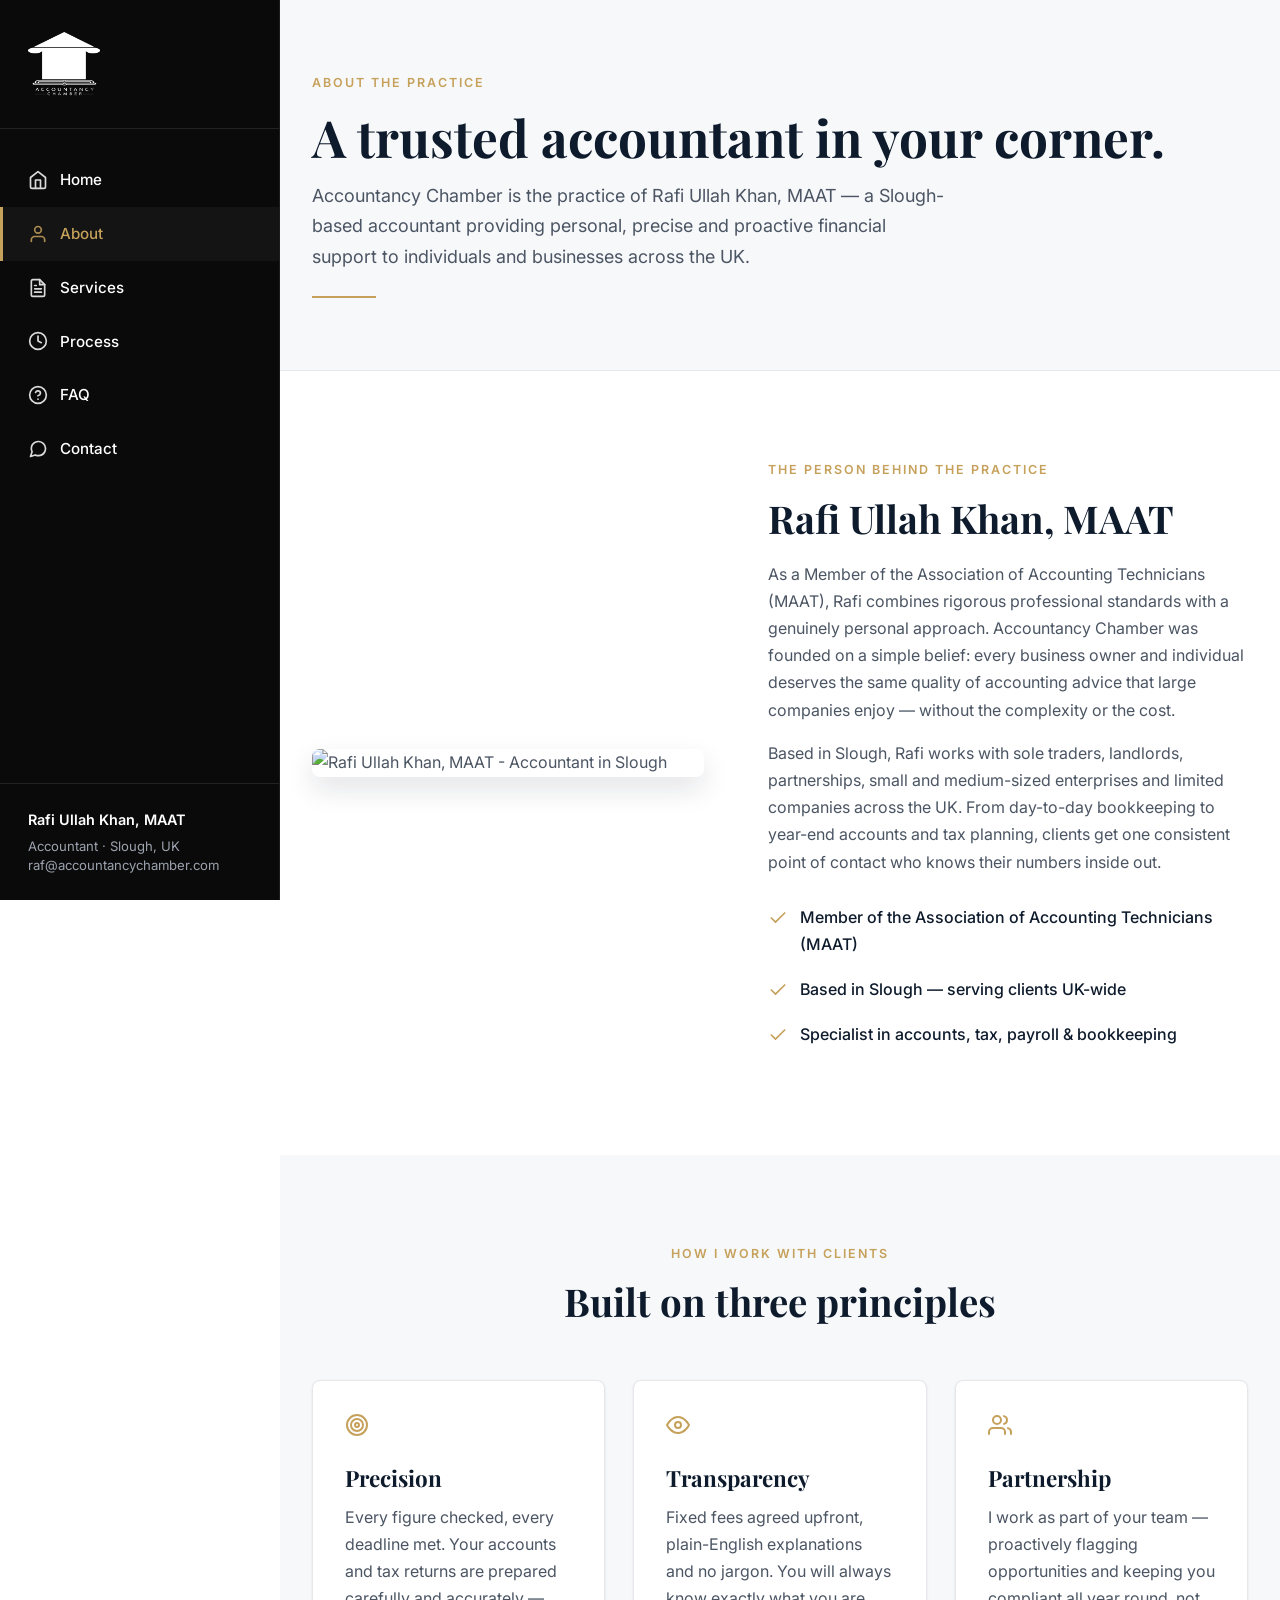
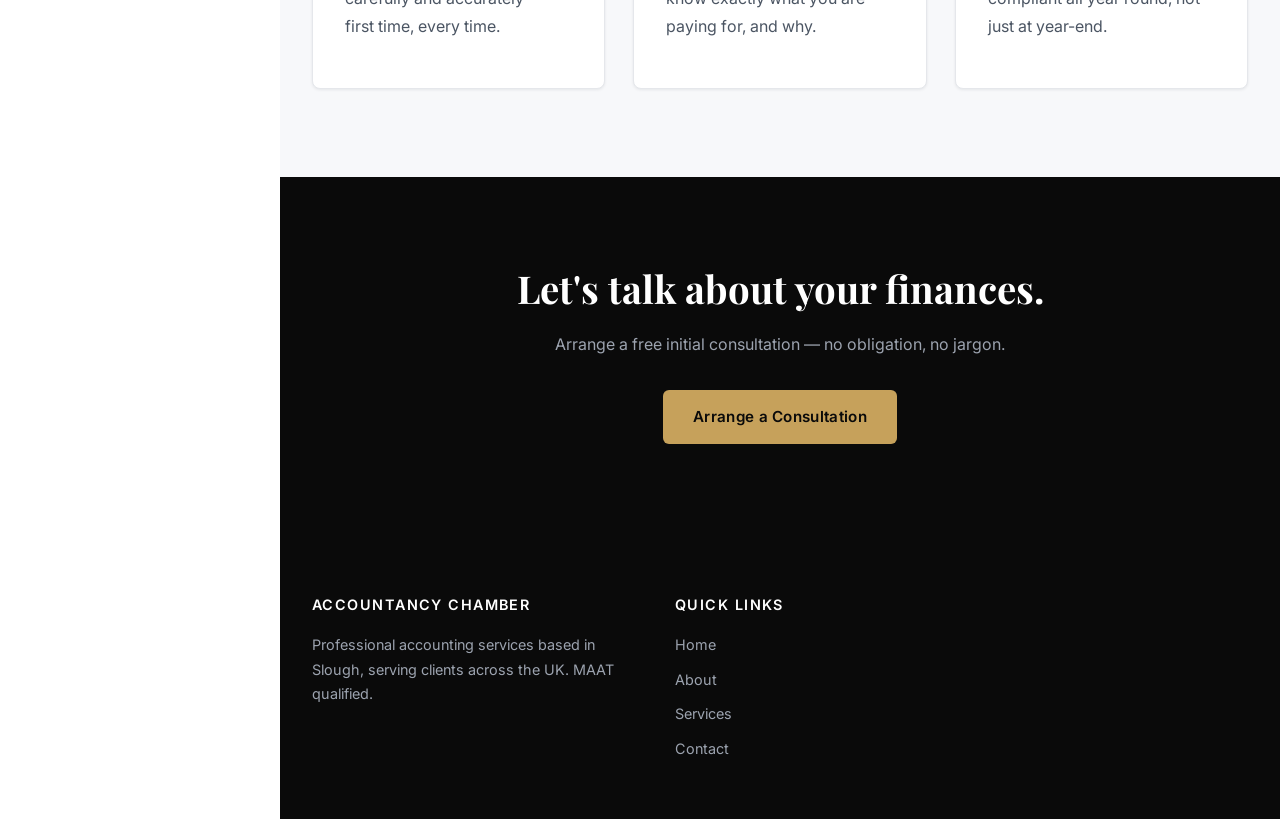
==== commit 539a5007: "Update about.html" ====
--- a/about.html
+++ b/about.html
@@ -1,98 +1,168 @@
 <!DOCTYPE html>
 <html lang="en">
 <head>
-    <meta charset="UTF-8">
-    <meta name="viewport" content="width=device-width, initial-scale=1.0">
-    <meta name="description" content="About Accountancy Chamber - UK-based accounting practice">
-    <title>About Us | Accountancy Chamber</title>
-    <link rel="stylesheet" href="styles.css">
+  <meta charset="UTF-8">
+  <meta name="viewport" content="width=device-width, initial-scale=1.0">
+  <title>About | Accountancy Chamber - Rafi Ullah Khan, MAAT</title>
+  <meta name="description" content="Meet Rafi Ullah Khan, MAAT - the Slough-based accountant behind Accountancy Chamber. Personal, precise and proactive accounting for individuals and businesses across the UK.">
+  <link rel="stylesheet" href="styles.css">
 </head>
 <body>
 
-    <!-- NEW LEFT SIDE NAVIGATION -->
-    <nav class="navbar">
+  <!-- LEFT SIDEBAR -->
+  <nav class="sidebar">
+    <div class="sidebar-header">
+      <img src="logo.png" alt="Accountancy Chamber Logo">
+    </div>
+
+    <div class="sidebar-nav">
+      <a href="index.html">
+        <svg xmlns="http://www.w3.org/2000/svg" width="20" height="20" viewBox="0 0 24 24" fill="none" stroke="currentColor" stroke-width="2" stroke-linecap="round" stroke-linejoin="round"><path d="M3 9l9-7 9 7v11a2 2 0 0 1-2 2H5a2 2 0 0 1-2-2z"></path><polyline points="9 22 9 12 15 12 15 22"></polyline></svg>
+        Home
+      </a>
+      <a href="about.html" class="active">
+        <svg xmlns="http://www.w3.org/2000/svg" width="20" height="20" viewBox="0 0 24 24" fill="none" stroke="currentColor" stroke-width="2" stroke-linecap="round" stroke-linejoin="round"><path d="M20 21v-2a4 4 0 0 0-4-4H8a4 4 0 0 0-4 4v2"></path><circle cx="12" cy="7" r="4"></circle></svg>
+        About
+      </a>
+      <a href="services.html">
+        <svg xmlns="http://www.w3.org/2000/svg" width="20" height="20" viewBox="0 0 24 24" fill="none" stroke="currentColor" stroke-width="2" stroke-linecap="round" stroke-linejoin="round"><path d="M14 2H6a2 2 0 0 0-2 2v16a2 2 0 0 0 2 2h12a2 2 0 0 0 2-2V8z"></path><polyline points="14 2 14 8 20 8"></polyline><line x1="16" y1="13" x2="8" y2="13"></line><line x1="16" y1="17" x2="8" y2="17"></line><polyline points="10 9 9 9 8 9"></polyline></svg>
+        Services
+      </a>
+      <a href="process.html">
+        <svg xmlns="http://www.w3.org/2000/svg" width="20" height="20" viewBox="0 0 24 24" fill="none" stroke="currentColor" stroke-width="2" stroke-linecap="round" stroke-linejoin="round"><circle cx="12" cy="12" r="10"></circle><polyline points="12 6 12 12 16 14"></polyline></svg>
+        Process
+      </a>
+      <a href="faq.html">
+        <svg xmlns="http://www.w3.org/2000/svg" width="20" height="20" viewBox="0 0 24 24" fill="none" stroke="currentColor" stroke-width="2" stroke-linecap="round" stroke-linejoin="round"><circle cx="12" cy="12" r="10"></circle><path d="M9.09 9a3 3 0 0 1 5.83 1c0 2-3 3-3 3"></path><line x1="12" y1="17" x2="12.01" y2="17"></line></svg>
+        FAQ
+      </a>
+      <a href="contact.html">
+        <svg xmlns="http://www.w3.org/2000/svg" width="20" height="20" viewBox="0 0 24 24" fill="none" stroke="currentColor" stroke-width="2" stroke-linecap="round" stroke-linejoin="round"><path d="M21 11.5a8.38 8.38 0 0 1-.9 3.8 8.5 8.5 0 0 1-7.6 4.7 8.38 8.38 0 0 1-3.8-.9L3 21l1.9-5.7a8.38 8.38 0 0 1-.9-3.8 8.5 8.5 0 0 1 4.7-7.6 8.38 8.38 0 0 1 3.8-.9h.5a8.48 8.48 0 0 1 8 8v.5z"></path></svg>
+        Contact
+      </a>
+    </div>
+
+    <div class="sidebar-footer">
+      <div class="name">Rafi Ullah Khan, MAAT</div>
+      <div class="meta">Accountant · Slough, UK</div>
+      <div class="meta"><a href="mailto:raf@accountancychamber.com">raf@accountancychamber.com</a></div>
+    </div>
+  </nav>
+
+  <!-- MOBILE HEADER -->
+  <div class="mobile-header">
+    <img src="logo.png" alt="Accountancy Chamber">
+    <button class="hamburger" aria-label="Toggle Menu">
+      <svg viewBox="0 0 24 24" fill="none" stroke="currentColor" stroke-width="2" stroke-linecap="round" stroke-linejoin="round">
+        <line x1="3" y1="12" x2="21" y2="12"></line>
+        <line x1="3" y1="6" x2="21" y2="6"></line>
+        <line x1="3" y1="18" x2="21" y2="18"></line>
+      </svg>
+    </button>
+  </div>
+  <div class="overlay"></div>
+
+  <!-- MAIN CONTENT -->
+  <div class="main-content">
+    <main>
+
+      <!-- PAGE HEADER -->
+      <section class="page-header">
         <div class="container">
-            <div class="logo">
-                <img src="logo.png" alt="Accountancy Chamber">
+          <span class="eyebrow">About the Practice</span>
+          <h1>A trusted accountant in your corner.</h1>
+          <p class="lead">Accountancy Chamber is the practice of Rafi Ullah Khan, MAAT — a Slough-based accountant providing personal, precise and proactive financial support to individuals and businesses across the UK.</p>
+          <div class="gold-rule"></div>
+        </div>
+      </section>
+
+      <!-- THE PERSON BEHIND THE PRACTICE -->
+      <section>
+        <div class="container about-grid">
+          <div class="about-photo">
+            <img src="https://images.unsplash.com/photo-1560250097-0b933253b324?auto=format&fit=crop&w=800&q=80" alt="Rafi Ullah Khan, MAAT - Accountant in Slough">
+          </div>
+          <div>
+            <span class="eyebrow">The Person Behind the Practice</span>
+            <h2>Rafi Ullah Khan, MAAT</h2>
+            <p>As a Member of the Association of Accounting Technicians (MAAT), Rafi combines rigorous professional standards with a genuinely personal approach. Accountancy Chamber was founded on a simple belief: every business owner and individual deserves the same quality of accounting advice that large companies enjoy — without the complexity or the cost.</p>
+            <p>Based in Slough, Rafi works with sole traders, landlords, partnerships, small and medium-sized enterprises and limited companies across the UK. From day-to-day bookkeeping to year-end accounts and tax planning, clients get one consistent point of contact who knows their numbers inside out.</p>
+            <ul class="why-list" style="margin-top: 28px;">
+              <li>
+                <svg xmlns="http://www.w3.org/2000/svg" width="20" height="20" viewBox="0 0 24 24" fill="none" stroke="currentColor" stroke-width="2" stroke-linecap="round" stroke-linejoin="round"><polyline points="20 6 9 17 4 12"></polyline></svg>
+                Member of the Association of Accounting Technicians (MAAT)
+              </li>
+              <li>
+                <svg xmlns="http://www.w3.org/2000/svg" width="20" height="20" viewBox="0 0 24 24" fill="none" stroke="currentColor" stroke-width="2" stroke-linecap="round" stroke-linejoin="round"><polyline points="20 6 9 17 4 12"></polyline></svg>
+                Based in Slough — serving clients UK-wide
+              </li>
+              <li>
+                <svg xmlns="http://www.w3.org/2000/svg" width="20" height="20" viewBox="0 0 24 24" fill="none" stroke="currentColor" stroke-width="2" stroke-linecap="round" stroke-linejoin="round"><polyline points="20 6 9 17 4 12"></polyline></svg>
+                Specialist in accounts, tax, payroll & bookkeeping
+              </li>
+            </ul>
+          </div>
+        </div>
+      </section>
+
+      <!-- VALUES -->
+      <section class="section-alt">
+        <div class="container">
+          <div class="section-header">
+            <span class="eyebrow">How I Work With Clients</span>
+            <h2>Built on three principles</h2>
+          </div>
+          <div class="values-grid">
+            <div class="card">
+              <div class="card-icon">
+                <svg xmlns="http://www.w3.org/2000/svg" width="24" height="24" viewBox="0 0 24 24" fill="none" stroke="currentColor" stroke-width="2" stroke-linecap="round" stroke-linejoin="round"><circle cx="12" cy="12" r="10"></circle><circle cx="12" cy="12" r="6"></circle><circle cx="12" cy="12" r="2"></circle></svg>
+              </div>
+              <h3>Precision</h3>
+              <p>Every figure checked, every deadline met. Your accounts and tax returns are prepared carefully and accurately — first time, every time.</p>
             </div>
-            <button class="mobile-menu-toggle" aria-label="Toggle menu">☰</button>
-            <ul class="nav-menu">
-                <li><a href="index.html">Home</a></li>
-                <li><a href="about.html" class="active">About</a></li>
-                <li><a href="services.html">Services</a></li>
-                <li><a href="process.html">Process</a></li>
-                <li><a href="faq.html">FAQ</a></li>
-                <li><a href="contact.html">Contact</a></li>
-            </ul>
+            <div class="card">
+              <div class="card-icon">
+                <svg xmlns="http://www.w3.org/2000/svg" width="24" height="24" viewBox="0 0 24 24" fill="none" stroke="currentColor" stroke-width="2" stroke-linecap="round" stroke-linejoin="round"><path d="M1 12s4-8 11-8 11 8 11 8-4 8-11 8-11-8-11-8z"></path><circle cx="12" cy="12" r="3"></circle></svg>
+              </div>
+              <h3>Transparency</h3>
+              <p>Fixed fees agreed upfront, plain-English explanations and no jargon. You will always know exactly what you are paying for, and why.</p>
+            </div>
+            <div class="card">
+              <div class="card-icon">
+                <svg xmlns="http://www.w3.org/2000/svg" width="24" height="24" viewBox="0 0 24 24" fill="none" stroke="currentColor" stroke-width="2" stroke-linecap="round" stroke-linejoin="round"><path d="M17 21v-2a4 4 0 0 0-4-4H5a4 4 0 0 0-4 4v2"></path><circle cx="9" cy="7" r="4"></circle><path d="M23 21v-2a4 4 0 0 0-3-3.87"></path><path d="M16 3.13a4 4 0 0 1 0 7.75"></path></svg>
+              </div>
+              <h3>Partnership</h3>
+              <p>I work as part of your team — proactively flagging opportunities and keeping you compliant all year round, not just at year-end.</p>
+            </div>
+          </div>
         </div>
-    </nav>
+      </section>
 
-    <!-- MAIN CONTENT WRAPPER -->
-    <div class="main-content">
+      <!-- CTA BAND -->
+      <section class="cta-band">
+        <div class="container">
+          <h2>Let's talk about your finances.</h2>
+          <p>Arrange a free initial consultation — no obligation, no jargon.</p>
+          <a href="contact.html" class="btn btn-primary">Arrange a Consultation</a>
+        </div>
+      </section>
 
-    <section class="page-header">
-        <div class="container">
-            <h1>About Accountancy Chamber</h1>
+    </main>
+
+    <!-- FOOTER -->
+    <footer>
+      <div class="container footer-grid">
+        <div class="footer-col">
+          <h4>Accountancy Chamber</h4>
+          <p>Professional accounting services based in Slough, serving clients across the UK. MAAT qualified.</p>
         </div>
-    </section>
-
-    <section class="content-section">
-        <div class="container">
-            <div class="content-box">
-                <h2>About Us</h2>
-                <p>Accountancy Chamber is a UK-based accounting practice supporting individuals, partnerships, SMEs, and limited companies.</p>
-                
-                <h3>Our Approach</h3>
-                <p>A structured and disciplined approach ensures:</p>
-                <ul class="check-list">
-                    <li>Accurate financial record-keeping</li>
-                    <li>Ongoing compliance with regulations</li>
-                    <li>Reliable and consistent reporting</li>
-                </ul>
-
-                <h3>Our Purpose</h3>
-                <p>To:</p>
-                <ul class="check-list">
-                    <li>Maintain clarity and accuracy in financial records</li>
-                    <li>Ensure full compliance with statutory obligations</li>
-                    <li>Support clients in managing tax liabilities efficiently and retaining more of their earnings within the law</li>
-                </ul>
-            </div>
+        <div class="footer-col">
+          <h4>Quick Links</h4>
+          <ul>
+            <li><a href="index.html">Home</a></li>
+            <li><a href="about.html">About</a></li>
+            <li><a href="services.html">Services</a></li>
+            <li><a href="contact.html">Contact</a></li>
+          </ul>
         </div>
-    </section>
-
-    </div> <!-- END OF MAIN CONTENT WRAPPER -->
-
-    <footer>
-        <div class="container">
-            <div class="footer-content">
-                <div class="footer-section">
-                    <h3>Accountancy Chamber</h3>
-                    <p>Licensed Accountant in Practice (MAAT)</p>
-                    <p>34 Northern Road, Slough, SL2 7PA, UK</p>
-                </div>
-                <div class="footer-section">
-                    <h3>Contact</h3>
-                    <p>📞 +44 7940 587257</p>
-                    <p>📞 +44 01753-350 359</p>
-                    <p>️ raf@accountancychamber.com</p>
-                </div>
-                <div class="footer-section">
-                    <h3>Quick Links</h3>
-                    <ul>
-                        <li><a href="gdpr.html">Privacy Policy</a></li>
-                        <li><a href="terms.html">Terms & Conditions</a></li>
-                    </ul>
-                </div>
-            </div>
-            <div class="footer-bottom">
-                <p>&copy; 2024 Accountancy Chamber. All rights reserved.</p>
-            </div>
-        </div>
-    </footer>
-
-    </div> <!-- END OF MAIN CONTENT WRAPPER -->
-
-    <script src="script.js"></script>
-</body>
-</html>+        <div class="footer-col">
--- a/styles.css
+++ b/styles.css
@@ -1,372 +1,409 @@
-/* Navigation - Vertical Sidebar */
-.navbar {
-    position: fixed;
-    left: 0;
-    top: 0;
-    width: 260px;
-    height: 100vh;
-    background: #1a365d;
-    box-shadow: 4px 0 20px rgba(0,0,0,0.15);
-    z-index: 1000;
-    overflow: hidden;
-}
-
-.navbar .container {
-    display: flex;
-    flex-direction: column;
-    padding: 2.5rem 1.5rem;
-    height: 100%;
-}
-
-.logo {
-    text-align: center;
-    margin-bottom: 2.5rem;
-    padding-bottom: 2rem;
-    border-bottom: 2px solid rgba(255,255,255,0.15);
-}
-
-.logo img {
-    max-width: 160px;
-    height: auto;
-    filter: brightness(0) invert(1);
-}
-
-.nav-menu {
-    flex-direction: column;
-    gap: 0.5rem;
-    flex: 1;
-}
-
-.nav-menu a {
-    display: block;
-    padding: 1rem 1.25rem;
-    color: #e2e8f0;
-    text-decoration: none;
-    font-weight: 500;
-    font-size: 1rem;
-    border-radius: 6px;
-    transition: all 0.3s ease;
-    border-left: 3px solid transparent;
-}
-
-.nav-menu a:hover,
-.nav-menu a.active {
-    color: #ffffff;
-    background: rgba(255,255,255,0.12);
-    border-left-color: #4fd1c5;
-    transform: translateX(5px);
-}
-
-.mobile-menu-toggle {
-    display: none;
-    position: fixed;
-    top: 1.5rem;
-    left: 1.5rem;
-    z-index: 1001;
-    background: #1a365d;
-    color: #ffffff;
-    border: none;
-    padding: 0.75rem 1rem;
-    border-radius: 6px;
-    cursor: pointer;
-    font-size: 1.5rem;
-    box-shadow: 0 2px 8px rgba(0,0,0,0.2);
-}
-
-/* Main Content Area */
-.main-content {
-    margin-left: 260px;
-    min-height: 100vh;
-    background: #f7fafc;
-}
-
-/* Hero Section - Adjusted for sidebar */
-.hero {
-    background: linear-gradient(135deg, #1a365d 0%, #2c5282 100%);
-    color: var(--white);
-    padding: 5rem 4rem;
-    text-align: center;
-}
-
-.hero h1 {
-    font-size: 3rem;
-    margin-bottom: 1rem;
-}
-
-.hero h2 {
-    font-size: 1.8rem;
-    margin-bottom: 1.5rem;
-    font-weight: 400;
-}
-
-.hero p {
-    font-size: 1.2rem;
-    max-width: 800px;
-    margin: 0 auto 2rem;
-    line-height: 1.8;
-}
-
-/* Page Header - Adjusted */
-.page-header {
-    background: linear-gradient(135deg, #1a365d 0%, #2c5282 100%);
-    color: var(--white);
-    padding: 4rem;
-    text-align: center;
-}
-
-.page-header h1 {
-    font-size: 2.5rem;
-    margin-bottom: 1rem;
-}
-
-/* Footer - Adjusted for sidebar layout */
-footer {
-    background: #1a365d;
-    color: var(--white);
-    padding: 3rem 4rem 1rem;
-    margin-left: 260px;
-}
-
-.footer-content {
-    display: grid;
-    grid-template-columns: repeat(auto-fit, minmax(250px, 1fr));
-    gap: 2rem;
-    margin-bottom: 2rem;
-}
-
-.footer-section h3 {
-    color: #4fd1c5;
-    margin-bottom: 1rem;
-    font-size: 1.2rem;
-}
-
-.footer-section p {
-    color: #e2e8f0;
-    line-height: 1.8;
-    margin-bottom: 0.5rem;
-}
-
-.footer-section ul {
-    list-style: none;
-    padding: 0;
-}
-
-.footer-section ul li {
-    margin-bottom: 0.5rem;
-}
-
-.footer-section ul li a {
-    color: #e2e8f0;
-    text-decoration: none;
-    transition: color 0.3s ease;
-}
-
-.footer-section ul li a:hover {
-    color: #4fd1c5;
-}
-
-.footer-bottom {
-    border-top: 1px solid rgba(255,255,255,0.1);
-    padding-top: 1.5rem;
-    text-align: center;
-}
-
-.footer-bottom p {
-    color: #a0aec0;
-    font-size: 0.9rem;
-}
-
-/* Responsive Design - Mobile */
-@media (max-width: 968px) {
-    .navbar {
-        transform: translateX(-100%);
-        transition: transform 0.3s ease;
-        width: 260px;
-    }
-
-    .navbar.active {
-        transform: translateX(0);
-    }
-
-    .mobile-menu-toggle {
-        display: block;
-    }
-
-    .main-content,
-    footer {
-        margin-left: 0;
-    }
-
-    .hero {
-        padding: 3rem 2rem;
-    }
-
-    .hero h1 {
-        font-size: 2rem;
-    }
-
-    .hero h2 {
-        font-size: 1.3rem;
-    }
-
-    .page-header {
-        padding: 3rem 2rem;
-    }
-}
-
-@media (max-width: 480px) {
-    .hero h1 {
-        font-size: 1.8rem;
-    }
-
-    .content-box {
-        padding: 1.5rem;
-    }
-}
-
-/* Content Sections */
-section {
-    padding: 4rem 2rem;
-}
-
-.services-grid,
-.benefits-grid {
-    display: grid;
-    grid-template-columns: repeat(auto-fit, minmax(300px, 1fr));
-    gap: 2rem;
-    margin-top: 2rem;
-}
-
-.service-card,
-.benefit-item {
-    background: #ffffff;
-    padding: 2rem;
-    border-radius: 10px;
-    box-shadow: 0 4px 15px rgba(0,0,0,0.08);
-    transition: transform 0.3s ease, box-shadow 0.3s ease;
-}
-
-.service-card:hover,
-.benefit-item:hover {
-    transform: translateY(-5px);
-    box-shadow: 0 8px 25px rgba(0,0,0,0.12);
-}
-
-.service-card h3 {
-    color: #1a365d;
-    margin-bottom: 0.75rem;
-    font-size: 1.3rem;
-}
-
-.service-card p {
-    color: #4a5568;
-    line-height: 1.6;
-}
-
-.benefit-item {
-    display: flex;
-    align-items: center;
-    gap: 1rem;
-}
-
-.benefit-item .icon {
-    color: #4fd1c5;
-    font-size: 1.5rem;
-    font-weight: bold;
-}
-
-.benefit-item p {
-    color: #2d3748;
-    font-weight: 500;
-}
-
-.cta-section {
-    background: linear-gradient(135deg, #2c5282 0%, #1a365d 100%);
-    color: #ffffff;
-    text-align: center;
-    padding: 4rem 2rem;
-}
-
-.cta-section h2 {
-    font-size: 2rem;
-    margin-bottom: 1.5rem;
-}
-
-.cta-section p {
-    font-size: 1.1rem;
-    margin-bottom: 1.5rem;
-}
-
-.cta-list {
-    list-style: none;
-    padding: 0;
-    max-width: 500px;
-    margin: 0 auto 2rem;
-}
-
-.cta-list li {
-    padding: 0.5rem 0;
-    font-size: 1rem;
-}
-
-.cta-list li:before {
-    content: "✓ ";
-    color: #4fd1c5;
-    font-weight: bold;
-    margin-right: 0.5rem;
-}
-
-.btn-primary {
-    display: inline-block;
-    background: #4fd1c5;
-    color: #ffffff;
-    padding: 1rem 2.5rem;
-    border-radius: 8px;
-    text-decoration: none;
-    font-weight: 600;
-    font-size: 1.1rem;
-    transition: all 0.3s ease;
-    box-shadow: 0 4px 15px rgba(79, 209, 197, 0.3);
-}
-
-.btn-primary:hover {
-    background: #38b2ac;
-    transform: translateY(-2px);
-    box-shadow: 0 6px 20px rgba(79, 209, 197, 0.4);
-}
-
-.content-box {
-    background: #ffffff;
-    padding: 2.5rem;
-    border-radius: 10px;
-    box-shadow: 0 4px 15px rgba(0,0,0,0.08);
-    margin-bottom: 2rem;
-}
-
-.content-box h2 {
-    color: #1a365d;
-    margin-bottom: 1.5rem;
-    font-size: 1.8rem;
-}
-
-.content-box h3 {
-    color: #2c5282;
-    margin-bottom: 1rem;
-    font-size: 1.4rem;
-}
-
-.content-box p,
-.content-box li {
-    color: #4a5568;
-    line-height: 1.8;
-    font-size: 1rem;
-}
-
-.content-box ul {
-    padding-left: 1.5rem;
-}
-
-.content-box li {
-    margin-bottom: 0.75rem;
-}
-
+/* =========================================
+   GOOGLE FONTS
+========================================= */
+@import url('https://fonts.googleapis.com/css2?family=Inter:wght@400;500;600;700&family=Playfair+Display:wght@600;700&display=swap');
+
+/* =========================================
+   VARIABLES & RESET
+========================================= */
+:root {
+  --black: #0A0A0A;
+  --black-soft: #141414;
+  --white: #FFFFFF;
+  --off-white: #F7F8FA;
+  --ink: #0E1B2C;
+  --body: #4B5563;
+  --muted: #9CA3AF;
+  --gold: #C6A15B;
+  --gold-dark: #B08A43;
+  --border: #E5E7EB;
+  --radius: 8px;
+  --shadow: 0 1px 3px rgba(16,24,40,.08);
+  --shadow-lift: 0 12px 28px rgba(16,24,40,.12);
+  --sidebar-w: 280px;
+}
+
+* { box-sizing: border-box; margin: 0; padding: 0; }
+ul, ol { list-style: none; }
+a { text-decoration: none; color: inherit; }
+img { max-width: 100%; display: block; }
+html { scroll-behavior: smooth; }
+:focus-visible { outline: 2px solid var(--gold); outline-offset: 2px; }
+
+body {
+  font-family: 'Inter', sans-serif;
+  font-size: 1rem;
+  line-height: 1.7;
+  color: var(--body);
+  background-color: var(--white);
+}
+
+/* =========================================
+   TYPOGRAPHY
+========================================= */
+h1, h2, h3, h4, h5, h6 {
+  font-family: 'Playfair Display', serif;
+  font-weight: 700;
+  color: var(--ink);
+  line-height: 1.2;
+}
+h1 { font-size: clamp(2.2rem, 4vw, 3.25rem); margin-bottom: 24px; }
+h2 { font-size: clamp(1.75rem, 3vw, 2.4rem); margin-bottom: 20px; }
+h3 { font-size: 1.4rem; margin-bottom: 12px; }
+p { margin-bottom: 16px; }
+.lead { font-size: 1.125rem; }
+
+.eyebrow {
+  font-family: 'Inter', sans-serif;
+  font-weight: 600;
+  font-size: 0.78rem;
+  text-transform: uppercase;
+  letter-spacing: 0.16em;
+  color: var(--gold);
+  margin-bottom: 14px;
+  display: block;
+}
+
+/* =========================================
+   SIDEBAR (Black, White Text)
+========================================= */
+.sidebar {
+  position: fixed;
+  left: 0; top: 0;
+  width: var(--sidebar-w);
+  height: 100vh;
+  background-color: var(--black);
+  display: flex;
+  flex-direction: column;
+  border-right: 1px solid rgba(255,255,255,.08);
+  z-index: 1000;
+  overflow-y: auto;
+}
+.sidebar-header {
+  padding: 32px 28px;
+  border-bottom: 1px solid rgba(255,255,255,.1);
+}
+.sidebar-header img {
+  max-height: 64px;
+  width: auto;
+  filter: brightness(0) invert(1);
+}
+.sidebar-nav { flex-grow: 1; padding: 24px 0; }
+.sidebar-nav a {
+  display: flex;
+  align-items: center;
+  gap: 12px;
+  color: var(--white);
+  font-weight: 500;
+  font-size: 0.95rem;
+  padding: 14px 28px;
+  transition: all .2s ease;
+  position: relative;
+}
+.sidebar-nav a svg { flex-shrink: 0; opacity: .85; }
+.sidebar-nav a:hover { background-color: var(--black-soft); color: var(--gold); }
+.sidebar-nav a.active { background-color: var(--black-soft); color: var(--gold); }
+.sidebar-nav a.active::before {
+  content: '';
+  position: absolute;
+  left: 0; top: 0; bottom: 0;
+  width: 3px;
+  background-color: var(--gold);
+}
+.sidebar-footer {
+  margin-top: auto;
+  padding: 24px 28px;
+  border-top: 1px solid rgba(255,255,255,.1);
+}
+.sidebar-footer .name { color: var(--white); font-weight: 600; font-size: .9rem; margin-bottom: 4px; }
+.sidebar-footer .meta, .sidebar-footer a { color: var(--muted); font-size: .82rem; line-height: 1.5; }
+.sidebar-footer a:hover { color: var(--gold); }
+
+/* =========================================
+   MOBILE HEADER & OVERLAY
+========================================= */
+.mobile-header {
+  display: none;
+  position: fixed;
+  top: 0; left: 0; right: 0;
+  height: 60px;
+  background-color: var(--black);
+  z-index: 999;
+  padding: 0 24px;
+  align-items: center;
+  justify-content: space-between;
+}
+.mobile-header img { max-height: 40px; filter: brightness(0) invert(1); }
+.hamburger { background: none; border: none; cursor: pointer; padding: 8px; }
+.hamburger svg { width: 28px; height: 28px; stroke: var(--white); stroke-width: 2; fill: none; }
+.overlay { display: none; position: fixed; inset: 0; background: rgba(0,0,0,.5); z-index: 998; }
+.overlay.active { display: block; }
+
+/* =========================================
+   MAIN LAYOUT
+========================================= */
+.main-content { margin-left: var(--sidebar-w); min-height: 100vh; display: flex; flex-direction: column; }
+main { flex: 1; }
+.container { max-width: 1140px; margin: 0 auto; padding: 0 32px; width: 100%; }
+section { padding: 88px 0; }
+.section-alt { background-color: var(--off-white); }
+.section-header { max-width: 640px; margin: 0 auto 56px; text-align: center; }
+
+/* Sub-page header band */
+.page-header { background: var(--off-white); padding: 72px 0; border-bottom: 1px solid var(--border); }
+.page-header h1 { margin-bottom: 12px; }
+.page-header .lead { max-width: 640px; margin-bottom: 0; }
+.gold-rule { width: 64px; height: 2px; background: var(--gold); margin-top: 24px; }
+
+/* =========================================
+   BUTTONS
+========================================= */
+.btn {
+  display: inline-flex;
+  align-items: center;
+  justify-content: center;
+  gap: 8px;
+  font-weight: 600;
+  font-size: .95rem;
+  padding: 14px 30px;
+  border-radius: 6px;
+  letter-spacing: .02em;
+  transition: all .3s ease;
+  border: none;
+  cursor: pointer;
+}
+.btn-primary { background-color: var(--gold); color: var(--black); }
+.btn-primary:hover { background-color: var(--gold-dark); transform: translateY(-2px); box-shadow: var(--shadow-lift); }
+.btn-outline { background: transparent; border: 1px solid var(--ink); color: var(--ink); }
+.btn-outline:hover { background-color: var(--ink); color: var(--white); }
+
+/* =========================================
+   HERO (Home)
+========================================= */
+.hero-grid { display: grid; grid-template-columns: 1.1fr .9fr; gap: 64px; align-items: center; }
+.hero-buttons { display: flex; gap: 16px; flex-wrap: wrap; margin-top: 32px; }
+.trust-line { margin-top: 28px; display: flex; align-items: center; gap: 12px; flex-wrap: wrap; font-size: .85rem; font-weight: 500; }
+.trust-line .dot { width: 4px; height: 4px; background: var(--gold); border-radius: 50%; }
+.hero-image { position: relative; }
+.hero-image::before {
+  content: '';
+  position: absolute;
+  inset: 18px -18px -18px 18px;
+  border: 2px solid var(--gold);
+  border-radius: var(--radius);
+}
+.hero-img { position: relative; z-index: 1; border-radius: var(--radius); box-shadow: var(--shadow-lift); width: 100%; object-fit: cover; }
+
+/* =========================================
+   STATS BAND (Black)
+========================================= */
+.stats-band { background: var(--black); padding: 64px 0; }
+.stats-grid { display: grid; grid-template-columns: repeat(3, 1fr); gap: 48px; text-align: center; }
+.stat-icon {
+  display: block;
+  font-family: 'Playfair Display', serif;
+  font-size: 1.6rem;
+  font-weight: 700;
+  color: var(--gold);
+  margin-bottom: 10px;
+}
+.stat-item h3 { color: var(--white); font-size: 1.15rem; }
+.stat-item p { color: var(--muted); font-size: .9rem; margin: 0; }
+
+/* =========================================
+   CARDS & SERVICES GRID
+========================================= */
+.card {
+  background: var(--white);
+  border: 1px solid var(--border);
+  border-radius: var(--radius);
+  padding: 32px;
+  box-shadow: var(--shadow);
+  transition: transform .3s ease, box-shadow .3s ease;
+  position: relative;
+  overflow: hidden;
+}
+.card:hover { transform: translateY(-4px); box-shadow: var(--shadow-lift); }
+.card::before {
+  content: '';
+  position: absolute;
+  top: 0; left: 0; right: 0;
+  height: 2px;
+  background: var(--gold);
+  transform: scaleX(0);
+  transition: transform .3s ease;
+}
+.card:hover::before { transform: scaleX(1); }
+.services-grid { display: grid; grid-template-columns: repeat(3, 1fr); gap: 28px; }
+.card-icon { color: var(--gold); margin-bottom: 20px; }
+.card-link { color: var(--gold-dark); font-weight: 600; font-size: .9rem; }
+.card-link:hover { text-decoration: underline; }
+
+/* =========================================
+   WHY CHOOSE US
+========================================= */
+.why-grid { display: grid; grid-template-columns: 1fr 1fr; gap: 64px; align-items: center; }
+.why-list li { display: flex; gap: 12px; margin-bottom: 18px; color: var(--ink); font-weight: 500; }
+.why-list li svg { color: var(--gold); flex-shrink: 0; margin-top: 4px; }
+
+/* =========================================
+   PROCESS STEPS (Home) & TIMELINE (Process page)
+========================================= */
+.process-steps { display: grid; grid-template-columns: repeat(4, 1fr); gap: 32px; }
+.step { border-top: 1px solid var(--border); padding-top: 24px; }
+.step-num {
+  display: block;
+  font-family: 'Playfair Display', serif;
+  font-size: 2.4rem;
+  font-weight: 700;
+  color: var(--gold);
+  margin-bottom: 12px;
+}
+.step h3 { font-size: 1.15rem; }
+.step p { font-size: .92rem; margin: 0; }
+
+.timeline { max-width: 760px; margin: 0 auto; }
+.timeline-item { display: grid; grid-template-columns: 64px 1fr; gap: 28px; padding-bottom: 56px; position: relative; }
+.timeline-item::before {
+  content: '';
+  position: absolute;
+  left: 32px; top: 72px; bottom: 0;
+  width: 2px;
+  background: var(--border);
+}
+.timeline-item:last-child::before { display: none; }
+.timeline-item:last-child { padding-bottom: 0; }
+.timeline-num {
+  width: 64px; height: 64px;
+  border-radius: 50%;
+  background: var(--black);
+  color: var(--gold);
+  display: flex;
+  align-items: center;
+  justify-content: center;
+  font-family: 'Playfair Display', serif;
+  font-size: 1.4rem;
+  font-weight: 700;
+}
+.timeline-tag {
+  display: inline-block;
+  margin-top: 12px;
+  font-size: .72rem;
+  font-weight: 600;
+  letter-spacing: .08em;
+  text-transform: uppercase;
+  color: var(--gold-dark);
+  background: rgba(198,161,91,.12);
+  padding: 4px 12px;
+  border-radius: 999px;
+}
+
+/* =========================================
+   CTA BAND
+========================================= */
+.cta-band { background: var(--black); text-align: center; }
+.cta-band h2 { color: var(--white); }
+.cta-band p { color: var(--muted); margin-bottom: 32px; }
+
+/* =========================================
+   ABOUT PAGE
+========================================= */
+.about-grid { display: grid; grid-template-columns: .9fr 1.1fr; gap: 64px; align-items: center; }
+.about-photo img { border-radius: var(--radius); box-shadow: var(--shadow-lift); width: 100%; object-fit: cover; }
+.values-grid { display: grid; grid-template-columns: repeat(3, 1fr); gap: 28px; }
+
+/* =========================================
+   SERVICES PAGE
+========================================= */
+.service-block { margin-bottom: 32px; }
+.included-list { margin: 16px 0 24px; }
+.included-list li { display: flex; gap: 10px; margin-bottom: 10px; }
+.included-list li svg { color: var(--gold); flex-shrink: 0; margin-top: 4px; }
+.pricing-note {
+  background: var(--off-white);
+  border-left: 3px solid var(--gold);
+  padding: 28px 32px;
+  border-radius: 0 var(--radius) var(--radius) 0;
+  color: var(--ink);
+  font-weight: 500;
+}
+.pricing-note p { margin: 0; }
+
+/* =========================================
+   FAQ PAGE
+========================================= */
+.faq-list { max-width: 820px; margin: 0 auto; }
+.faq-item { background: var(--white); border: 1px solid var(--border); border-radius: var(--radius); margin-bottom: 14px; overflow: hidden; }
+.faq-item summary {
+  list-style: none;
+  cursor: pointer;
+  display: flex;
+  justify-content: space-between;
+  align-items: center;
+  gap: 16px;
+  padding: 20px 24px;
+  font-weight: 600;
+  color: var(--ink);
+}
+.faq-item summary::-webkit-details-marker { display: none; }
+.faq-icon { color: var(--gold); flex-shrink: 0; transition: transform .3s ease; }
+.faq-item[open] .faq-icon { transform: rotate(45deg); }
+.faq-body { padding: 0 24px 22px; }
+.faq-body p { margin: 0; }
+
+/* =========================================
+   CONTACT PAGE
+========================================= */
+.contact-grid { display: grid; grid-template-columns: .9fr 1.1fr; gap: 48px; align-items: start; }
+.info-card { display: flex; gap: 16px; align-items: flex-start; background: var(--white); border: 1px solid var(--border); border-radius: var(--radius); padding: 24px; margin-bottom: 16px; box-shadow: var(--shadow); }
+.info-card svg { color: var(--gold); flex-shrink: 0; margin-top: 2px; }
+.info-card h3 { font-size: 1.05rem; font-family: 'Inter', sans-serif; font-weight: 600; margin-bottom: 4px; }
+.info-card p { margin: 0; font-size: .92rem; }
+.contact-form { background: var(--white); border: 1px solid var(--border); border-radius: var(--radius); padding: 40px; box-shadow: var(--shadow); }
+.form-group { margin-bottom: 20px; }
+.form-group label { display: block; font-weight: 600; font-size: .9rem; color: var(--ink); margin-bottom: 8px; }
+.form-group input, .form-group select, .form-group textarea {
+  width: 100%;
+  border: 1px solid var(--border);
+  border-radius: 6px;
+  padding: 12px 14px;
+  font-family: 'Inter', sans-serif;
+  font-size: .95rem;
+  color: var(--ink);
+  background: var(--white);
+  transition: border-color .2s, box-shadow .2s;
+}
+.form-group input:focus, .form-group select:focus, .form-group textarea:focus {
+  outline: none;
+  border-color: var(--gold);
+  box-shadow: 0 0 0 3px rgba(198,161,91,.2);
+}
+.form-group textarea { min-height: 140px; resize: vertical; }
+
+/* =========================================
+   LEGAL PAGES
+========================================= */
+.legal-content { max-width: 760px; margin: 0 auto; }
+.legal-content h2 { font-size: 1.5rem; margin: 36px 0 12px; }
+.updated { font-size: .85rem; color: var(--muted); }
+
+/* =========================================
+   FOOTER
+========================================= */
+footer { background: var(--black); padding-top: 64px; }
+.footer-grid { display: grid; grid-template-columns: 1.2fr 1fr 1fr; gap: 48px; padding-bottom: 48px; }
+.footer-col h4 {
+  color: var(--white);
+  font-family: 'Inter', sans-serif;
+  font-size: .9rem;
+  font-weight: 600;
+  text-transform: uppercase;
+  letter-spacing: .1em;
+  margin-bottom: 20px;
+}
+.footer-col p { color: var(--muted); font-size: .9rem; }
+.footer-col ul li { margin-bottom: 10px; color: var(--muted); font-size: .9rem; }
+.footer-col a { color: var(--muted); transition: color .2s; }
+.footer-col a:hover { color: var(--gold); }
+.footer-bottom { border-top: 1px solid rgba(255,255,255,.1); padding: 20px 0; }
+.footer-bottom p { margin: 0; text-align: center; font-size: .82rem; color: var(--muted
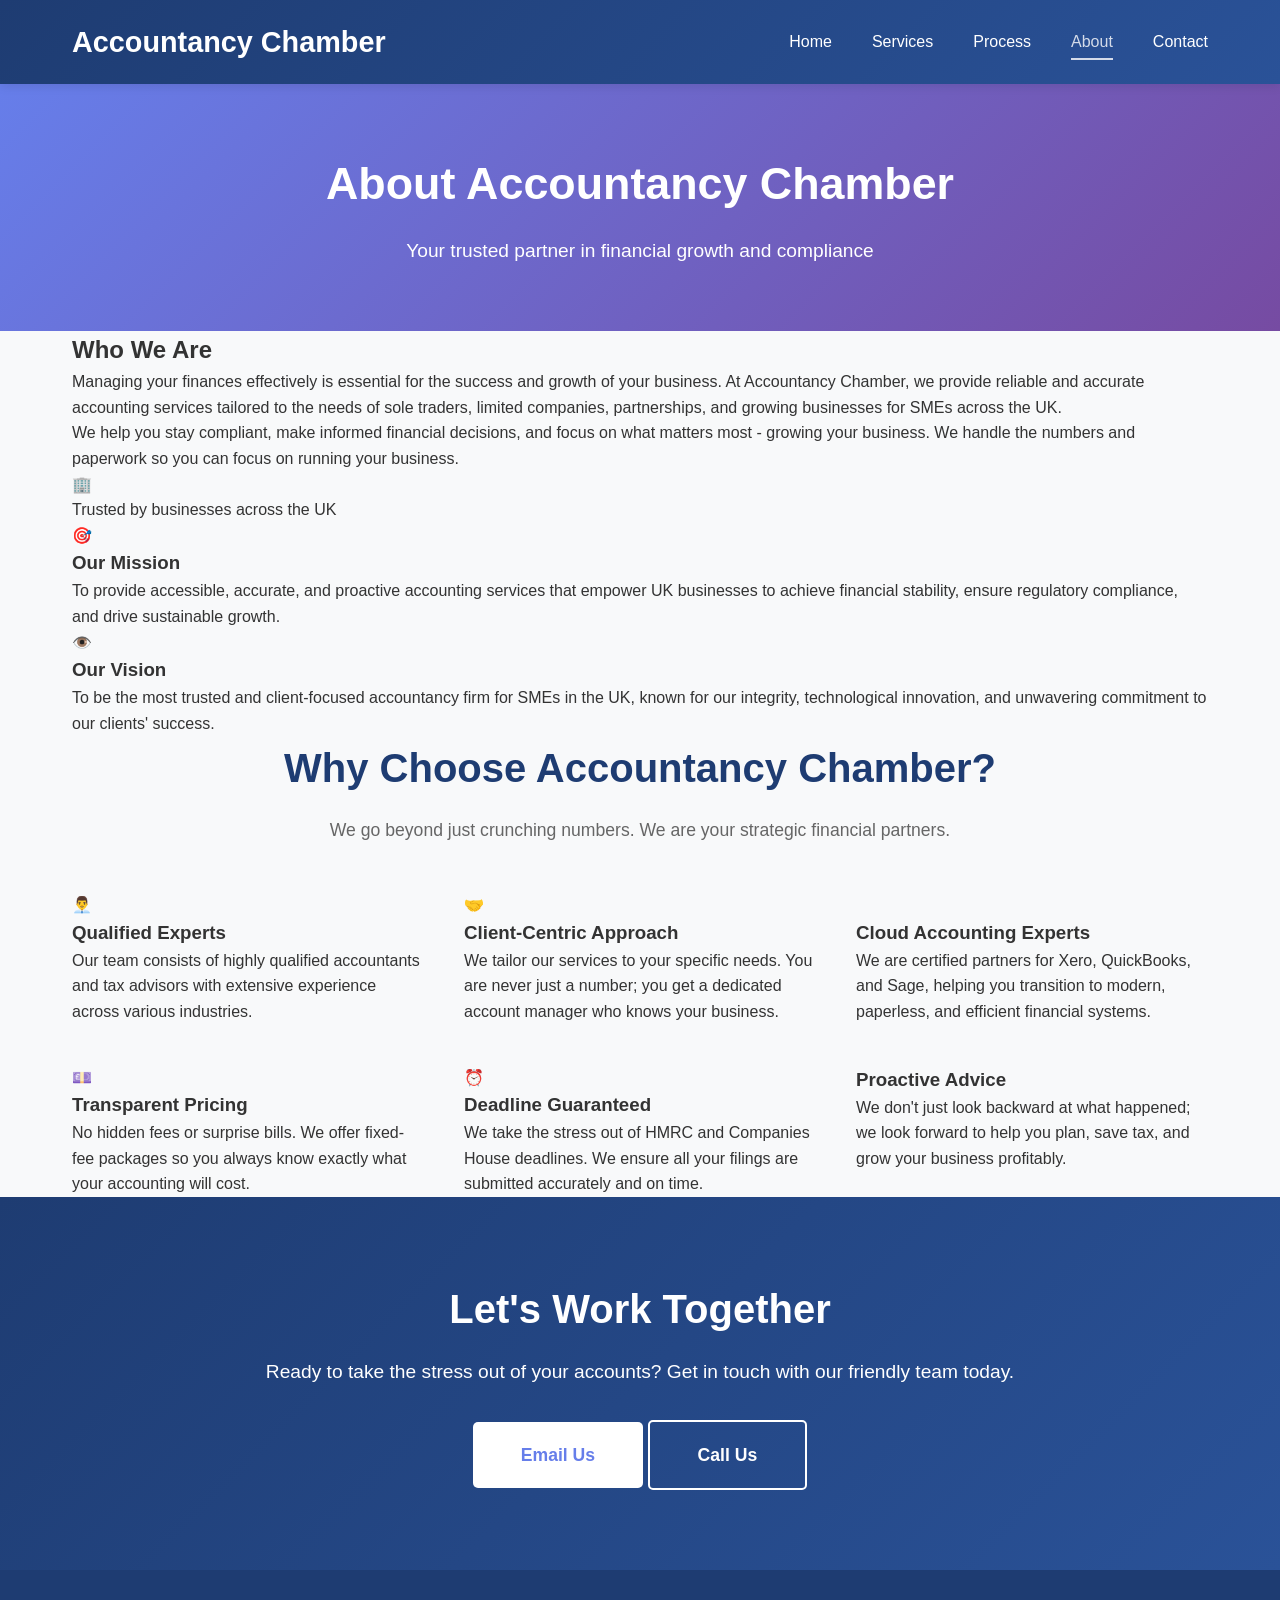
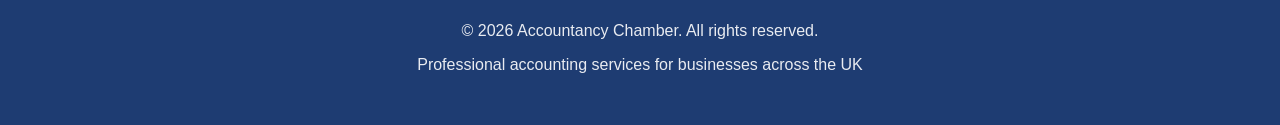
==== commit c8f46c36: "Update about.html" ====
--- a/about.html
+++ b/about.html
@@ -1,168 +1,128 @@
 <!DOCTYPE html>
 <html lang="en">
 <head>
-  <meta charset="UTF-8">
-  <meta name="viewport" content="width=device-width, initial-scale=1.0">
-  <title>About | Accountancy Chamber - Rafi Ullah Khan, MAAT</title>
-  <meta name="description" content="Meet Rafi Ullah Khan, MAAT - the Slough-based accountant behind Accountancy Chamber. Personal, precise and proactive accounting for individuals and businesses across the UK.">
-  <link rel="stylesheet" href="styles.css">
+    <meta charset="UTF-8">
+    <meta name="viewport" content="width=device-width, initial-scale=1.0">
+    <title>About Us - Accountancy Chamber</title>
+    <link rel="stylesheet" href="styles.css">
 </head>
 <body>
+    <!-- Top Navigation -->
+    <nav class="navbar">
+        <div class="container nav-container">
+            <a href="index.html" class="logo">Accountancy Chamber</a>
+            <ul class="nav-menu">
+                <li><a href="index.html">Home</a></li>
+                <li><a href="services.html">Services</a></li>
+                <li><a href="process.html">Process</a></li>
+                <li><a href="about.html" class="active">About</a></li>
+                <li><a href="#contact">Contact</a></li>
+            </ul>
+        </div>
+    </nav>
 
-  <!-- LEFT SIDEBAR -->
-  <nav class="sidebar">
-    <div class="sidebar-header">
-      <img src="logo.png" alt="Accountancy Chamber Logo">
-    </div>
+    <!-- Page Header -->
+    <header class="page-header">
+        <div class="container">
+            <h1>About Accountancy Chamber</h1>
+            <p>Your trusted partner in financial growth and compliance</p>
+        </div>
+    </header>
 
-    <div class="sidebar-nav">
-      <a href="index.html">
-        <svg xmlns="http://www.w3.org/2000/svg" width="20" height="20" viewBox="0 0 24 24" fill="none" stroke="currentColor" stroke-width="2" stroke-linecap="round" stroke-linejoin="round"><path d="M3 9l9-7 9 7v11a2 2 0 0 1-2 2H5a2 2 0 0 1-2-2z"></path><polyline points="9 22 9 12 15 12 15 22"></polyline></svg>
-        Home
-      </a>
-      <a href="about.html" class="active">
-        <svg xmlns="http://www.w3.org/2000/svg" width="20" height="20" viewBox="0 0 24 24" fill="none" stroke="currentColor" stroke-width="2" stroke-linecap="round" stroke-linejoin="round"><path d="M20 21v-2a4 4 0 0 0-4-4H8a4 4 0 0 0-4 4v2"></path><circle cx="12" cy="7" r="4"></circle></svg>
-        About
-      </a>
-      <a href="services.html">
-        <svg xmlns="http://www.w3.org/2000/svg" width="20" height="20" viewBox="0 0 24 24" fill="none" stroke="currentColor" stroke-width="2" stroke-linecap="round" stroke-linejoin="round"><path d="M14 2H6a2 2 0 0 0-2 2v16a2 2 0 0 0 2 2h12a2 2 0 0 0 2-2V8z"></path><polyline points="14 2 14 8 20 8"></polyline><line x1="16" y1="13" x2="8" y2="13"></line><line x1="16" y1="17" x2="8" y2="17"></line><polyline points="10 9 9 9 8 9"></polyline></svg>
-        Services
-      </a>
-      <a href="process.html">
-        <svg xmlns="http://www.w3.org/2000/svg" width="20" height="20" viewBox="0 0 24 24" fill="none" stroke="currentColor" stroke-width="2" stroke-linecap="round" stroke-linejoin="round"><circle cx="12" cy="12" r="10"></circle><polyline points="12 6 12 12 16 14"></polyline></svg>
-        Process
-      </a>
-      <a href="faq.html">
-        <svg xmlns="http://www.w3.org/2000/svg" width="20" height="20" viewBox="0 0 24 24" fill="none" stroke="currentColor" stroke-width="2" stroke-linecap="round" stroke-linejoin="round"><circle cx="12" cy="12" r="10"></circle><path d="M9.09 9a3 3 0 0 1 5.83 1c0 2-3 3-3 3"></path><line x1="12" y1="17" x2="12.01" y2="17"></line></svg>
-        FAQ
-      </a>
-      <a href="contact.html">
-        <svg xmlns="http://www.w3.org/2000/svg" width="20" height="20" viewBox="0 0 24 24" fill="none" stroke="currentColor" stroke-width="2" stroke-linecap="round" stroke-linejoin="round"><path d="M21 11.5a8.38 8.38 0 0 1-.9 3.8 8.5 8.5 0 0 1-7.6 4.7 8.38 8.38 0 0 1-3.8-.9L3 21l1.9-5.7a8.38 8.38 0 0 1-.9-3.8 8.5 8.5 0 0 1 4.7-7.6 8.38 8.38 0 0 1 3.8-.9h.5a8.48 8.48 0 0 1 8 8v.5z"></path></svg>
-        Contact
-      </a>
-    </div>
+    <!-- About Introduction -->
+    <section class="about-intro">
+        <div class="container">
+            <div class="about-content">
+                <div class="about-text">
+                    <h2>Who We Are</h2>
+                    <p>Managing your finances effectively is essential for the success and growth of your business. At Accountancy Chamber, we provide reliable and accurate accounting services tailored to the needs of sole traders, limited companies, partnerships, and growing businesses for SMEs across the UK.</p>
+                    <p>We help you stay compliant, make informed financial decisions, and focus on what matters most - growing your business. We handle the numbers and paperwork so you can focus on running your business.</p>
+                </div>
+                <div class="about-image-placeholder">
+                    <div class="placeholder-icon">🏢</div>
+                    <p>Trusted by businesses across the UK</p>
+                </div>
+            </div>
+        </div>
+    </section>
 
-    <div class="sidebar-footer">
-      <div class="name">Rafi Ullah Khan, MAAT</div>
-      <div class="meta">Accountant · Slough, UK</div>
-      <div class="meta"><a href="mailto:raf@accountancychamber.com">raf@accountancychamber.com</a></div>
-    </div>
-  </nav>
+    <!-- Mission & Vision -->
+    <section class="mission-vision">
+        <div class="container">
+            <div class="mv-grid">
+                <div class="mv-card">
+                    <div class="mv-icon">🎯</div>
+                    <h3>Our Mission</h3>
+                    <p>To provide accessible, accurate, and proactive accounting services that empower UK businesses to achieve financial stability, ensure regulatory compliance, and drive sustainable growth.</p>
+                </div>
+                <div class="mv-card">
+                    <div class="mv-icon">👁️</div>
+                    <h3>Our Vision</h3>
+                    <p>To be the most trusted and client-focused accountancy firm for SMEs in the UK, known for our integrity, technological innovation, and unwavering commitment to our clients' success.</p>
+                </div>
+            </div>
+        </div>
+    </section>
 
-  <!-- MOBILE HEADER -->
-  <div class="mobile-header">
-    <img src="logo.png" alt="Accountancy Chamber">
-    <button class="hamburger" aria-label="Toggle Menu">
-      <svg viewBox="0 0 24 24" fill="none" stroke="currentColor" stroke-width="2" stroke-linecap="round" stroke-linejoin="round">
-        <line x1="3" y1="12" x2="21" y2="12"></line>
-        <line x1="3" y1="6" x2="21" y2="6"></line>
-        <line x1="3" y1="18" x2="21" y2="18"></line>
-      </svg>
-    </button>
-  </div>
-  <div class="overlay"></div>
+    <!-- Why Choose Us Detailed -->
+    <section class="why-us-detailed">
+        <div class="container">
+            <h2 class="section-title">Why Choose Accountancy Chamber?</h2>
+            <p class="section-subtitle">We go beyond just crunching numbers. We are your strategic financial partners.</p>
+            
+            <div class="features-grid">
+                <div class="feature-card">
+                    <div class="feature-icon">👨‍💼</div>
+                    <h3>Qualified Experts</h3>
+                    <p>Our team consists of highly qualified accountants and tax advisors with extensive experience across various industries.</p>
+                </div>
+                <div class="feature-card">
+                    <div class="feature-icon">🤝</div>
+                    <h3>Client-Centric Approach</h3>
+                    <p>We tailor our services to your specific needs. You are never just a number; you get a dedicated account manager who knows your business.</p>
+                </div>
+                <div class="feature-card">
+                    <div class="feature-icon">️</div>
+                    <h3>Cloud Accounting Experts</h3>
+                    <p>We are certified partners for Xero, QuickBooks, and Sage, helping you transition to modern, paperless, and efficient financial systems.</p>
+                </div>
+                <div class="feature-card">
+                    <div class="feature-icon">💷</div>
+                    <h3>Transparent Pricing</h3>
+                    <p>No hidden fees or surprise bills. We offer fixed-fee packages so you always know exactly what your accounting will cost.</p>
+                </div>
+                <div class="feature-card">
+                    <div class="feature-icon">⏰</div>
+                    <h3>Deadline Guaranteed</h3>
+                    <p>We take the stress out of HMRC and Companies House deadlines. We ensure all your filings are submitted accurately and on time.</p>
+                </div>
+                <div class="feature-card">
+                    <div class="feature-icon"></div>
+                    <h3>Proactive Advice</h3>
+                    <p>We don't just look backward at what happened; we look forward to help you plan, save tax, and grow your business profitably.</p>
+                </div>
+            </div>
+        </div>
+    </section>
 
-  <!-- MAIN CONTENT -->
-  <div class="main-content">
-    <main>
+    <!-- Contact CTA -->
+    <section class="services-cta" id="contact">
+        <div class="container">
+            <h2>Let's Work Together</h2>
+            <p>Ready to take the stress out of your accounts? Get in touch with our friendly team today.</p>
+            <div class="contact-buttons">
+                <a href="mailto:info@accountancychamber.co.uk" class="btn btn-primary btn-large">Email Us</a>
+                <a href="tel:+441234567890" class="btn btn-secondary btn-large">Call Us</a>
+            </div>
+        </div>
+    </section>
 
-      <!-- PAGE HEADER -->
-      <section class="page-header">
+    <!-- Footer -->
+    <footer class="footer">
         <div class="container">
-          <span class="eyebrow">About the Practice</span>
-          <h1>A trusted accountant in your corner.</h1>
-          <p class="lead">Accountancy Chamber is the practice of Rafi Ullah Khan, MAAT — a Slough-based accountant providing personal, precise and proactive financial support to individuals and businesses across the UK.</p>
-          <div class="gold-rule"></div>
+            <p>&copy; 2026 Accountancy Chamber. All rights reserved.</p>
+            <p>Professional accounting services for businesses across the UK</p>
         </div>
-      </section>
-
-      <!-- THE PERSON BEHIND THE PRACTICE -->
-      <section>
-        <div class="container about-grid">
-          <div class="about-photo">
-            <img src="https://images.unsplash.com/photo-1560250097-0b933253b324?auto=format&fit=crop&w=800&q=80" alt="Rafi Ullah Khan, MAAT - Accountant in Slough">
-          </div>
-          <div>
-            <span class="eyebrow">The Person Behind the Practice</span>
-            <h2>Rafi Ullah Khan, MAAT</h2>
-            <p>As a Member of the Association of Accounting Technicians (MAAT), Rafi combines rigorous professional standards with a genuinely personal approach. Accountancy Chamber was founded on a simple belief: every business owner and individual deserves the same quality of accounting advice that large companies enjoy — without the complexity or the cost.</p>
-            <p>Based in Slough, Rafi works with sole traders, landlords, partnerships, small and medium-sized enterprises and limited companies across the UK. From day-to-day bookkeeping to year-end accounts and tax planning, clients get one consistent point of contact who knows their numbers inside out.</p>
-            <ul class="why-list" style="margin-top: 28px;">
-              <li>
-                <svg xmlns="http://www.w3.org/2000/svg" width="20" height="20" viewBox="0 0 24 24" fill="none" stroke="currentColor" stroke-width="2" stroke-linecap="round" stroke-linejoin="round"><polyline points="20 6 9 17 4 12"></polyline></svg>
-                Member of the Association of Accounting Technicians (MAAT)
-              </li>
-              <li>
-                <svg xmlns="http://www.w3.org/2000/svg" width="20" height="20" viewBox="0 0 24 24" fill="none" stroke="currentColor" stroke-width="2" stroke-linecap="round" stroke-linejoin="round"><polyline points="20 6 9 17 4 12"></polyline></svg>
-                Based in Slough — serving clients UK-wide
-              </li>
-              <li>
-                <svg xmlns="http://www.w3.org/2000/svg" width="20" height="20" viewBox="0 0 24 24" fill="none" stroke="currentColor" stroke-width="2" stroke-linecap="round" stroke-linejoin="round"><polyline points="20 6 9 17 4 12"></polyline></svg>
-                Specialist in accounts, tax, payroll & bookkeeping
-              </li>
-            </ul>
-          </div>
-        </div>
-      </section>
-
-      <!-- VALUES -->
-      <section class="section-alt">
-        <div class="container">
-          <div class="section-header">
-            <span class="eyebrow">How I Work With Clients</span>
-            <h2>Built on three principles</h2>
-          </div>
-          <div class="values-grid">
-            <div class="card">
-              <div class="card-icon">
-                <svg xmlns="http://www.w3.org/2000/svg" width="24" height="24" viewBox="0 0 24 24" fill="none" stroke="currentColor" stroke-width="2" stroke-linecap="round" stroke-linejoin="round"><circle cx="12" cy="12" r="10"></circle><circle cx="12" cy="12" r="6"></circle><circle cx="12" cy="12" r="2"></circle></svg>
-              </div>
-              <h3>Precision</h3>
-              <p>Every figure checked, every deadline met. Your accounts and tax returns are prepared carefully and accurately — first time, every time.</p>
-            </div>
-            <div class="card">
-              <div class="card-icon">
-                <svg xmlns="http://www.w3.org/2000/svg" width="24" height="24" viewBox="0 0 24 24" fill="none" stroke="currentColor" stroke-width="2" stroke-linecap="round" stroke-linejoin="round"><path d="M1 12s4-8 11-8 11 8 11 8-4 8-11 8-11-8-11-8z"></path><circle cx="12" cy="12" r="3"></circle></svg>
-              </div>
-              <h3>Transparency</h3>
-              <p>Fixed fees agreed upfront, plain-English explanations and no jargon. You will always know exactly what you are paying for, and why.</p>
-            </div>
-            <div class="card">
-              <div class="card-icon">
-                <svg xmlns="http://www.w3.org/2000/svg" width="24" height="24" viewBox="0 0 24 24" fill="none" stroke="currentColor" stroke-width="2" stroke-linecap="round" stroke-linejoin="round"><path d="M17 21v-2a4 4 0 0 0-4-4H5a4 4 0 0 0-4 4v2"></path><circle cx="9" cy="7" r="4"></circle><path d="M23 21v-2a4 4 0 0 0-3-3.87"></path><path d="M16 3.13a4 4 0 0 1 0 7.75"></path></svg>
-              </div>
-              <h3>Partnership</h3>
-              <p>I work as part of your team — proactively flagging opportunities and keeping you compliant all year round, not just at year-end.</p>
-            </div>
-          </div>
-        </div>
-      </section>
-
-      <!-- CTA BAND -->
-      <section class="cta-band">
-        <div class="container">
-          <h2>Let's talk about your finances.</h2>
-          <p>Arrange a free initial consultation — no obligation, no jargon.</p>
-          <a href="contact.html" class="btn btn-primary">Arrange a Consultation</a>
-        </div>
-      </section>
-
-    </main>
-
-    <!-- FOOTER -->
-    <footer>
-      <div class="container footer-grid">
-        <div class="footer-col">
-          <h4>Accountancy Chamber</h4>
-          <p>Professional accounting services based in Slough, serving clients across the UK. MAAT qualified.</p>
-        </div>
-        <div class="footer-col">
-          <h4>Quick Links</h4>
-          <ul>
-            <li><a href="index.html">Home</a></li>
-            <li><a href="about.html">About</a></li>
-            <li><a href="services.html">Services</a></li>
-            <li><a href="contact.html">Contact</a></li>
-          </ul>
-        </div>
-        <div class="footer-col">
+    </footer>
+</body>
+</html>
--- a/styles.css
+++ b/styles.css
@@ -1,409 +1,604 @@
-/* =========================================
-   GOOGLE FONTS
-========================================= */
-@import url('https://fonts.googleapis.com/css2?family=Inter:wght@400;500;600;700&family=Playfair+Display:wght@600;700&display=swap');
-
-/* =========================================
-   VARIABLES & RESET
-========================================= */
-:root {
-  --black: #0A0A0A;
-  --black-soft: #141414;
-  --white: #FFFFFF;
-  --off-white: #F7F8FA;
-  --ink: #0E1B2C;
-  --body: #4B5563;
-  --muted: #9CA3AF;
-  --gold: #C6A15B;
-  --gold-dark: #B08A43;
-  --border: #E5E7EB;
-  --radius: 8px;
-  --shadow: 0 1px 3px rgba(16,24,40,.08);
-  --shadow-lift: 0 12px 28px rgba(16,24,40,.12);
-  --sidebar-w: 280px;
-}
-
-* { box-sizing: border-box; margin: 0; padding: 0; }
-ul, ol { list-style: none; }
-a { text-decoration: none; color: inherit; }
-img { max-width: 100%; display: block; }
-html { scroll-behavior: smooth; }
-:focus-visible { outline: 2px solid var(--gold); outline-offset: 2px; }
+/* Reset and Base Styles */
+* {
+    margin: 0;
+    padding: 0;
+    box-sizing: border-box;
+}
 
 body {
-  font-family: 'Inter', sans-serif;
-  font-size: 1rem;
-  line-height: 1.7;
-  color: var(--body);
-  background-color: var(--white);
-}
-
-/* =========================================
-   TYPOGRAPHY
-========================================= */
-h1, h2, h3, h4, h5, h6 {
-  font-family: 'Playfair Display', serif;
-  font-weight: 700;
-  color: var(--ink);
-  line-height: 1.2;
-}
-h1 { font-size: clamp(2.2rem, 4vw, 3.25rem); margin-bottom: 24px; }
-h2 { font-size: clamp(1.75rem, 3vw, 2.4rem); margin-bottom: 20px; }
-h3 { font-size: 1.4rem; margin-bottom: 12px; }
-p { margin-bottom: 16px; }
-.lead { font-size: 1.125rem; }
-
-.eyebrow {
-  font-family: 'Inter', sans-serif;
-  font-weight: 600;
-  font-size: 0.78rem;
-  text-transform: uppercase;
-  letter-spacing: 0.16em;
-  color: var(--gold);
-  margin-bottom: 14px;
-  display: block;
-}
-
-/* =========================================
-   SIDEBAR (Black, White Text)
-========================================= */
-.sidebar {
-  position: fixed;
-  left: 0; top: 0;
-  width: var(--sidebar-w);
-  height: 100vh;
-  background-color: var(--black);
-  display: flex;
-  flex-direction: column;
-  border-right: 1px solid rgba(255,255,255,.08);
-  z-index: 1000;
-  overflow-y: auto;
-}
-.sidebar-header {
-  padding: 32px 28px;
-  border-bottom: 1px solid rgba(255,255,255,.1);
-}
-.sidebar-header img {
-  max-height: 64px;
-  width: auto;
-  filter: brightness(0) invert(1);
-}
-.sidebar-nav { flex-grow: 1; padding: 24px 0; }
-.sidebar-nav a {
-  display: flex;
-  align-items: center;
-  gap: 12px;
-  color: var(--white);
-  font-weight: 500;
-  font-size: 0.95rem;
-  padding: 14px 28px;
-  transition: all .2s ease;
-  position: relative;
-}
-.sidebar-nav a svg { flex-shrink: 0; opacity: .85; }
-.sidebar-nav a:hover { background-color: var(--black-soft); color: var(--gold); }
-.sidebar-nav a.active { background-color: var(--black-soft); color: var(--gold); }
-.sidebar-nav a.active::before {
-  content: '';
-  position: absolute;
-  left: 0; top: 0; bottom: 0;
-  width: 3px;
-  background-color: var(--gold);
-}
-.sidebar-footer {
-  margin-top: auto;
-  padding: 24px 28px;
-  border-top: 1px solid rgba(255,255,255,.1);
-}
-.sidebar-footer .name { color: var(--white); font-weight: 600; font-size: .9rem; margin-bottom: 4px; }
-.sidebar-footer .meta, .sidebar-footer a { color: var(--muted); font-size: .82rem; line-height: 1.5; }
-.sidebar-footer a:hover { color: var(--gold); }
-
-/* =========================================
-   MOBILE HEADER & OVERLAY
-========================================= */
-.mobile-header {
-  display: none;
-  position: fixed;
-  top: 0; left: 0; right: 0;
-  height: 60px;
-  background-color: var(--black);
-  z-index: 999;
-  padding: 0 24px;
-  align-items: center;
-  justify-content: space-between;
-}
-.mobile-header img { max-height: 40px; filter: brightness(0) invert(1); }
-.hamburger { background: none; border: none; cursor: pointer; padding: 8px; }
-.hamburger svg { width: 28px; height: 28px; stroke: var(--white); stroke-width: 2; fill: none; }
-.overlay { display: none; position: fixed; inset: 0; background: rgba(0,0,0,.5); z-index: 998; }
-.overlay.active { display: block; }
-
-/* =========================================
-   MAIN LAYOUT
-========================================= */
-.main-content { margin-left: var(--sidebar-w); min-height: 100vh; display: flex; flex-direction: column; }
-main { flex: 1; }
-.container { max-width: 1140px; margin: 0 auto; padding: 0 32px; width: 100%; }
-section { padding: 88px 0; }
-.section-alt { background-color: var(--off-white); }
-.section-header { max-width: 640px; margin: 0 auto 56px; text-align: center; }
-
-/* Sub-page header band */
-.page-header { background: var(--off-white); padding: 72px 0; border-bottom: 1px solid var(--border); }
-.page-header h1 { margin-bottom: 12px; }
-.page-header .lead { max-width: 640px; margin-bottom: 0; }
-.gold-rule { width: 64px; height: 2px; background: var(--gold); margin-top: 24px; }
-
-/* =========================================
-   BUTTONS
-========================================= */
+    font-family: 'Segoe UI', Tahoma, Geneva, Verdana, sans-serif;
+    line-height: 1.6;
+    color: #333;
+    background-color: #f8f9fa;
+}
+
+.container {
+    max-width: 1200px;
+    margin: 0 auto;
+    padding: 0 2rem;
+}
+
+/* Top Navigation */
+.navbar {
+    background: linear-gradient(135deg, #1e3c72 0%, #2a5298 100%);
+    padding: 1.2rem 0;
+    box-shadow: 0 2px 10px rgba(0,0,0,0.1);
+    position: sticky;
+    top: 0;
+    z-index: 1000;
+}
+
+.nav-container {
+    display: flex;
+    justify-content: space-between;
+    align-items: center;
+}
+
+.logo {
+    font-size: 1.8rem;
+    font-weight: bold;
+    color: white;
+    text-decoration: none;
+}
+
+.nav-menu {
+    display: flex;
+    list-style: none;
+    gap: 2.5rem;
+}
+
+.nav-menu a {
+    color: white;
+    text-decoration: none;
+    font-weight: 500;
+    transition: opacity 0.3s;
+    padding: 0.5rem 0;
+}
+
+.nav-menu a:hover,
+.nav-menu a.active {
+    opacity: 0.8;
+    border-bottom: 2px solid white;
+}
+
+/* Hero Section */
+.hero {
+    background: linear-gradient(135deg, #667eea 0%, #764ba2 100%);
+    color: white;
+    padding: 6rem 2rem;
+    text-align: center;
+}
+
+.hero h1 {
+    font-size: 3rem;
+    margin-bottom: 1.5rem;
+    line-height: 1.2;
+}
+
+.hero p {
+    font-size: 1.2rem;
+    max-width: 900px;
+    margin: 0 auto 2.5rem;
+    line-height: 1.8;
+}
+
+.hero-buttons {
+    display: flex;
+    gap: 1.5rem;
+    justify-content: center;
+    flex-wrap: wrap;
+}
+
+/* Buttons */
 .btn {
-  display: inline-flex;
-  align-items: center;
-  justify-content: center;
-  gap: 8px;
-  font-weight: 600;
-  font-size: .95rem;
-  padding: 14px 30px;
-  border-radius: 6px;
-  letter-spacing: .02em;
-  transition: all .3s ease;
-  border: none;
-  cursor: pointer;
-}
-.btn-primary { background-color: var(--gold); color: var(--black); }
-.btn-primary:hover { background-color: var(--gold-dark); transform: translateY(-2px); box-shadow: var(--shadow-lift); }
-.btn-outline { background: transparent; border: 1px solid var(--ink); color: var(--ink); }
-.btn-outline:hover { background-color: var(--ink); color: var(--white); }
-
-/* =========================================
-   HERO (Home)
-========================================= */
-.hero-grid { display: grid; grid-template-columns: 1.1fr .9fr; gap: 64px; align-items: center; }
-.hero-buttons { display: flex; gap: 16px; flex-wrap: wrap; margin-top: 32px; }
-.trust-line { margin-top: 28px; display: flex; align-items: center; gap: 12px; flex-wrap: wrap; font-size: .85rem; font-weight: 500; }
-.trust-line .dot { width: 4px; height: 4px; background: var(--gold); border-radius: 50%; }
-.hero-image { position: relative; }
-.hero-image::before {
-  content: '';
-  position: absolute;
-  inset: 18px -18px -18px 18px;
-  border: 2px solid var(--gold);
-  border-radius: var(--radius);
-}
-.hero-img { position: relative; z-index: 1; border-radius: var(--radius); box-shadow: var(--shadow-lift); width: 100%; object-fit: cover; }
-
-/* =========================================
-   STATS BAND (Black)
-========================================= */
-.stats-band { background: var(--black); padding: 64px 0; }
-.stats-grid { display: grid; grid-template-columns: repeat(3, 1fr); gap: 48px; text-align: center; }
-.stat-icon {
-  display: block;
-  font-family: 'Playfair Display', serif;
-  font-size: 1.6rem;
-  font-weight: 700;
-  color: var(--gold);
-  margin-bottom: 10px;
-}
-.stat-item h3 { color: var(--white); font-size: 1.15rem; }
-.stat-item p { color: var(--muted); font-size: .9rem; margin: 0; }
-
-/* =========================================
-   CARDS & SERVICES GRID
-========================================= */
-.card {
-  background: var(--white);
-  border: 1px solid var(--border);
-  border-radius: var(--radius);
-  padding: 32px;
-  box-shadow: var(--shadow);
-  transition: transform .3s ease, box-shadow .3s ease;
-  position: relative;
-  overflow: hidden;
-}
-.card:hover { transform: translateY(-4px); box-shadow: var(--shadow-lift); }
-.card::before {
-  content: '';
-  position: absolute;
-  top: 0; left: 0; right: 0;
-  height: 2px;
-  background: var(--gold);
-  transform: scaleX(0);
-  transition: transform .3s ease;
-}
-.card:hover::before { transform: scaleX(1); }
-.services-grid { display: grid; grid-template-columns: repeat(3, 1fr); gap: 28px; }
-.card-icon { color: var(--gold); margin-bottom: 20px; }
-.card-link { color: var(--gold-dark); font-weight: 600; font-size: .9rem; }
-.card-link:hover { text-decoration: underline; }
-
-/* =========================================
-   WHY CHOOSE US
-========================================= */
-.why-grid { display: grid; grid-template-columns: 1fr 1fr; gap: 64px; align-items: center; }
-.why-list li { display: flex; gap: 12px; margin-bottom: 18px; color: var(--ink); font-weight: 500; }
-.why-list li svg { color: var(--gold); flex-shrink: 0; margin-top: 4px; }
-
-/* =========================================
-   PROCESS STEPS (Home) & TIMELINE (Process page)
-========================================= */
-.process-steps { display: grid; grid-template-columns: repeat(4, 1fr); gap: 32px; }
-.step { border-top: 1px solid var(--border); padding-top: 24px; }
-.step-num {
-  display: block;
-  font-family: 'Playfair Display', serif;
-  font-size: 2.4rem;
-  font-weight: 700;
-  color: var(--gold);
-  margin-bottom: 12px;
-}
-.step h3 { font-size: 1.15rem; }
-.step p { font-size: .92rem; margin: 0; }
-
-.timeline { max-width: 760px; margin: 0 auto; }
-.timeline-item { display: grid; grid-template-columns: 64px 1fr; gap: 28px; padding-bottom: 56px; position: relative; }
-.timeline-item::before {
-  content: '';
-  position: absolute;
-  left: 32px; top: 72px; bottom: 0;
-  width: 2px;
-  background: var(--border);
-}
-.timeline-item:last-child::before { display: none; }
-.timeline-item:last-child { padding-bottom: 0; }
-.timeline-num {
-  width: 64px; height: 64px;
-  border-radius: 50%;
-  background: var(--black);
-  color: var(--gold);
-  display: flex;
-  align-items: center;
-  justify-content: center;
-  font-family: 'Playfair Display', serif;
-  font-size: 1.4rem;
-  font-weight: 700;
-}
-.timeline-tag {
-  display: inline-block;
-  margin-top: 12px;
-  font-size: .72rem;
-  font-weight: 600;
-  letter-spacing: .08em;
-  text-transform: uppercase;
-  color: var(--gold-dark);
-  background: rgba(198,161,91,.12);
-  padding: 4px 12px;
-  border-radius: 999px;
-}
-
-/* =========================================
-   CTA BAND
-========================================= */
-.cta-band { background: var(--black); text-align: center; }
-.cta-band h2 { color: var(--white); }
-.cta-band p { color: var(--muted); margin-bottom: 32px; }
-
-/* =========================================
-   ABOUT PAGE
-========================================= */
-.about-grid { display: grid; grid-template-columns: .9fr 1.1fr; gap: 64px; align-items: center; }
-.about-photo img { border-radius: var(--radius); box-shadow: var(--shadow-lift); width: 100%; object-fit: cover; }
-.values-grid { display: grid; grid-template-columns: repeat(3, 1fr); gap: 28px; }
-
-/* =========================================
-   SERVICES PAGE
-========================================= */
-.service-block { margin-bottom: 32px; }
-.included-list { margin: 16px 0 24px; }
-.included-list li { display: flex; gap: 10px; margin-bottom: 10px; }
-.included-list li svg { color: var(--gold); flex-shrink: 0; margin-top: 4px; }
-.pricing-note {
-  background: var(--off-white);
-  border-left: 3px solid var(--gold);
-  padding: 28px 32px;
-  border-radius: 0 var(--radius) var(--radius) 0;
-  color: var(--ink);
-  font-weight: 500;
-}
-.pricing-note p { margin: 0; }
-
-/* =========================================
-   FAQ PAGE
-========================================= */
-.faq-list { max-width: 820px; margin: 0 auto; }
-.faq-item { background: var(--white); border: 1px solid var(--border); border-radius: var(--radius); margin-bottom: 14px; overflow: hidden; }
-.faq-item summary {
-  list-style: none;
-  cursor: pointer;
-  display: flex;
-  justify-content: space-between;
-  align-items: center;
-  gap: 16px;
-  padding: 20px 24px;
-  font-weight: 600;
-  color: var(--ink);
-}
-.faq-item summary::-webkit-details-marker { display: none; }
-.faq-icon { color: var(--gold); flex-shrink: 0; transition: transform .3s ease; }
-.faq-item[open] .faq-icon { transform: rotate(45deg); }
-.faq-body { padding: 0 24px 22px; }
-.faq-body p { margin: 0; }
-
-/* =========================================
-   CONTACT PAGE
-========================================= */
-.contact-grid { display: grid; grid-template-columns: .9fr 1.1fr; gap: 48px; align-items: start; }
-.info-card { display: flex; gap: 16px; align-items: flex-start; background: var(--white); border: 1px solid var(--border); border-radius: var(--radius); padding: 24px; margin-bottom: 16px; box-shadow: var(--shadow); }
-.info-card svg { color: var(--gold); flex-shrink: 0; margin-top: 2px; }
-.info-card h3 { font-size: 1.05rem; font-family: 'Inter', sans-serif; font-weight: 600; margin-bottom: 4px; }
-.info-card p { margin: 0; font-size: .92rem; }
-.contact-form { background: var(--white); border: 1px solid var(--border); border-radius: var(--radius); padding: 40px; box-shadow: var(--shadow); }
-.form-group { margin-bottom: 20px; }
-.form-group label { display: block; font-weight: 600; font-size: .9rem; color: var(--ink); margin-bottom: 8px; }
-.form-group input, .form-group select, .form-group textarea {
-  width: 100%;
-  border: 1px solid var(--border);
-  border-radius: 6px;
-  padding: 12px 14px;
-  font-family: 'Inter', sans-serif;
-  font-size: .95rem;
-  color: var(--ink);
-  background: var(--white);
-  transition: border-color .2s, box-shadow .2s;
-}
-.form-group input:focus, .form-group select:focus, .form-group textarea:focus {
-  outline: none;
-  border-color: var(--gold);
-  box-shadow: 0 0 0 3px rgba(198,161,91,.2);
-}
-.form-group textarea { min-height: 140px; resize: vertical; }
-
-/* =========================================
-   LEGAL PAGES
-========================================= */
-.legal-content { max-width: 760px; margin: 0 auto; }
-.legal-content h2 { font-size: 1.5rem; margin: 36px 0 12px; }
-.updated { font-size: .85rem; color: var(--muted); }
-
-/* =========================================
-   FOOTER
-========================================= */
-footer { background: var(--black); padding-top: 64px; }
-.footer-grid { display: grid; grid-template-columns: 1.2fr 1fr 1fr; gap: 48px; padding-bottom: 48px; }
-.footer-col h4 {
-  color: var(--white);
-  font-family: 'Inter', sans-serif;
-  font-size: .9rem;
-  font-weight: 600;
-  text-transform: uppercase;
-  letter-spacing: .1em;
-  margin-bottom: 20px;
-}
-.footer-col p { color: var(--muted); font-size: .9rem; }
-.footer-col ul li { margin-bottom: 10px; color: var(--muted); font-size: .9rem; }
-.footer-col a { color: var(--muted); transition: color .2s; }
-.footer-col a:hover { color: var(--gold); }
-.footer-bottom { border-top: 1px solid rgba(255,255,255,.1); padding: 20px 0; }
-.footer-bottom p { margin: 0; text-align: center; font-size: .82rem; color: var(--muted
+    display: inline-block;
+    padding: 1rem 2.5rem;
+    border-radius: 5px;
+    text-decoration: none;
+    font-weight: 600;
+    transition: all 0.3s;
+    cursor: pointer;
+}
+
+.btn-primary {
+    background: white;
+    color: #667eea;
+}
+
+.btn-primary:hover {
+    transform: translateY(-3px);
+    box-shadow: 0 10px 20px rgba(0,0,0,0.2);
+}
+
+.btn-secondary {
+    background: transparent;
+    color: white;
+    border: 2px solid white;
+}
+
+.btn-secondary:hover {
+    background: white;
+    color: #667eea;
+}
+
+.btn-large {
+    padding: 1.2rem 3rem;
+    font-size: 1.1rem;
+}
+
+/* Value Proposition */
+.value-prop {
+    padding: 5rem 2rem;
+    background: white;
+}
+
+.value-grid {
+    display: grid;
+    grid-template-columns: repeat(auto-fit, minmax(300px, 1fr));
+    gap: 3rem;
+}
+
+.value-card {
+    text-align: center;
+    padding: 2rem;
+}
+
+.value-card .icon {
+    font-size: 3rem;
+    color: #667eea;
+    margin-bottom: 1rem;
+}
+
+.value-card h3 {
+    font-size: 1.5rem;
+    color: #1e3c72;
+    margin-bottom: 1rem;
+}
+
+.value-card p {
+    color: #666;
+    line-height: 1.8;
+}
+
+/* Section Titles */
+.section-title {
+    font-size: 2.5rem;
+    text-align: center;
+    color: #1e3c72;
+    margin-bottom: 1rem;
+}
+
+.section-subtitle {
+    text-align: center;
+    color: #666;
+    font-size: 1.1rem;
+    margin-bottom: 3rem;
+    max-width: 700px;
+    margin-left: auto;
+    margin-right: auto;
+}
+
+/* Services Overview */
+.services-overview {
+    padding: 5rem 2rem;
+    background: #f8f9fa;
+}
+
+.services-grid {
+    display: grid;
+    grid-template-columns: repeat(auto-fit, minmax(280px, 1fr));
+    gap: 2.5rem;
+    margin-bottom: 3rem;
+}
+
+.service-card {
+    background: white;
+    padding: 2.5rem;
+    border-radius: 10px;
+    box-shadow: 0 5px 15px rgba(0,0,0,0.08);
+    transition: all 0.3s;
+    text-align: center;
+}
+
+.service-card:hover {
+    transform: translateY(-10px);
+    box-shadow: 0 15px 30px rgba(0,0,0,0.15);
+}
+
+.service-icon {
+    font-size: 3rem;
+    margin-bottom: 1.5rem;
+}
+
+.service-card h3 {
+    font-size: 1.4rem;
+    color: #1e3c72;
+    margin-bottom: 1rem;
+}
+
+.service-card p {
+    color: #666;
+    line-height: 1.7;
+    margin-bottom: 1.5rem;
+}
+
+.service-link {
+    color: #667eea;
+    text-decoration: none;
+    font-weight: 600;
+    transition: color 0.3s;
+}
+
+.service-link:hover {
+    color: #764ba2;
+}
+
+.cta-section {
+    text-align: center;
+    margin-top: 3rem;
+}
+
+/* Why Choose Us */
+.why-choose {
+    padding: 5rem 2rem;
+    background: white;
+}
+
+.features-grid {
+    display: grid;
+    grid-template-columns: repeat(auto-fit, minmax(300px, 1fr));
+    gap: 2.5rem;
+    margin-top: 3rem;
+}
+
+.feature h3 {
+    color: #1e3c72;
+    margin-bottom: 0.8rem;
+    font-size: 1.3rem;
+}
+
+.feature p {
+    color: #666;
+}
+
+/* Contact CTA */
+.contact-cta {
+    background: linear-gradient(135deg, #1e3c72 0%, #2a5298 100%);
+    color: white;
+    padding: 5rem 2rem;
+    text-align: center;
+}
+
+.contact-cta h2 {
+    font-size: 2.5rem;
+    margin-bottom: 1rem;
+}
+
+.contact-cta p {
+    font-size: 1.2rem;
+    margin-bottom: 2rem;
+}
+
+/* Footer */
+.footer {
+    background: #1e3c72;
+    color: white;
+    text-align: center;
+    padding: 2.5rem 2rem;
+}
+
+.footer p {
+    margin: 0.5rem 0;
+    opacity: 0.9;
+}
+
+/* Responsive */
+@media (max-width: 768px) {
+    .nav-menu {
+        gap: 1.2rem;
+        font-size: 0.9rem;
+    }
+    
+    .hero h1 {
+        font-size: 2rem;
+    }
+    
+    .hero p {
+        font-size: 1rem;
+    }
+    
+    .section-title {
+        font-size: 2rem;
+    }
+    
+    .services-grid {
+        grid-template-columns: 1fr;
+    }
+}
+/* Page Header */
+.page-header {
+    background: linear-gradient(135deg, #667eea 0%, #764ba2 100%);
+    color: white;
+    padding: 4rem 2rem;
+    text-align: center;
+}
+
+.page-header h1 {
+    font-size: 2.8rem;
+    margin-bottom: 1rem;
+}
+
+.page-header p {
+    font-size: 1.2rem;
+    max-width: 700px;
+    margin: 0 auto;
+}
+
+/* Intro Section */
+.intro-section {
+    padding: 4rem 2rem;
+    background: white;
+}
+
+.intro-text {
+    font-size: 1.1rem;
+    line-height: 1.9;
+    color: #555;
+    max-width: 900px;
+    margin: 0 auto;
+    text-align: center;
+}
+
+/* Services Detail Section */
+.services-detail {
+    padding: 3rem 2rem;
+    background: #f8f9fa;
+}
+
+.service-detail-card {
+    background: white;
+    border-radius: 15px;
+    padding: 3rem;
+    margin-bottom: 3rem;
+    box-shadow: 0 5px 20px rgba(0,0,0,0.08);
+    transition: transform 0.3s, box-shadow 0.3s;
+}
+
+.service-detail-card:hover {
+    transform: translateY(-5px);
+    box-shadow: 0 10px 30px rgba(0,0,0,0.12);
+}
+
+.service-header {
+    display: flex;
+    align-items: center;
+    margin-bottom: 2rem;
+    padding-bottom: 1.5rem;
+    border-bottom: 3px solid #667eea;
+}
+
+.service-icon-large {
+    font-size: 3.5rem;
+    margin-right: 1.5rem;
+}
+
+.service-header h2 {
+    font-size: 2.2rem;
+    color: #1e3c72;
+    margin: 0;
+}
+
+.service-body {
+    padding: 0 0.5rem;
+}
+
+.service-intro {
+    font-size: 1.05rem;
+    line-height: 1.9;
+    color: #555;
+    margin-bottom: 2rem;
+}
+
+.service-body h3 {
+    font-size: 1.5rem;
+    color: #1e3c72;
+    margin-bottom: 1.5rem;
+}
+
+.service-benefits {
+    list-style: none;
+    padding: 0;
+}
+
+.service-benefits li {
+    padding: 0.8rem 0;
+    padding-left: 2.5rem;
+    position: relative;
+    font-size: 1.05rem;
+    color: #444;
+    line-height: 1.6;
+    border-bottom: 1px solid #f0f0f0;
+}
+
+.service-benefits li:last-child {
+    border-bottom: none;
+}
+
+.service-benefits li:before {
+    content: "✓";
+    position: absolute;
+    left: 0;
+    color: #28a745;
+    font-weight: bold;
+    font-size: 1.3rem;
+}
+
+/* Services CTA */
+.services-cta {
+    background: linear-gradient(135deg, #1e3c72 0%, #2a5298 100%);
+    color: white;
+    padding: 5rem 2rem;
+    text-align: center;
+}
+
+.services-cta h2 {
+    font-size: 2.5rem;
+    margin-bottom: 1rem;
+}
+
+.services-cta p {
+    font-size: 1.2rem;
+    margin-bottom: 2rem;
+}
+
+/* Responsive adjustments */
+@media (max-width: 768px) {
+    .service-detail-card {
+        padding: 2rem;
+    }
+    
+    .service-header {
+        flex-direction: column;
+        text-align: center;
+    }
+    
+    .service-icon-large {
+        margin-right: 0;
+        margin-bottom: 1rem;
+    }
+    
+    .service-header h2 {
+        font-size: 1.8rem;
+    }
+}
+
+/* Process Section */
+.process-section {
+    padding: 4rem 2rem;
+    background: #f8f9fa;
+}
+
+.process-step {
+    display: flex;
+    background: white;
+    border-radius: 15px;
+    padding: 3rem;
+    margin-bottom: 3rem;
+    box-shadow: 0 5px 20px rgba(0,0,0,0.08);
+    transition: transform 0.3s, box-shadow 0.3s;
+}
+
+.process-step:hover {
+    transform: translateX(10px);
+    box-shadow: 0 10px 30px rgba(0,0,0,0.12);
+}
+
+.step-number {
+    font-size: 4rem;
+    font-weight: bold;
+    color: #667eea;
+    opacity: 0.3;
+    margin-right: 3rem;
+    line-height: 1;
+    min-width: 100px;
+}
+
+.step-content {
+    flex: 1;
+}
+
+.step-content h2 {
+    font-size: 2rem;
+    color: #1e3c72;
+    margin-bottom: 1rem;
+}
+
+.step-content p {
+    font-size: 1.05rem;
+    color: #555;
+    line-height: 1.8;
+    margin-bottom: 1.5rem;
+}
+
+.step-details {
+    list-style: none;
+    padding: 0;
+    margin-top: 1.5rem;
+}
+
+.step-details li {
+    padding: 0.6rem 0;
+    padding-left: 2rem;
+    position: relative;
+    color: #444;
+    font-size: 1rem;
+}
+
+.step-details li:before {
+    content: "→";
+    position: absolute;
+    left: 0;
+    color: #667eea;
+    font-weight: bold;
+}
+
+/* Process Benefits */
+.process-benefits {
+    padding: 5rem 2rem;
+    background: white;
+}
+
+.benefits-grid {
+    display: grid;
+    grid-template-columns: repeat(auto-fit, minmax(250px, 1fr));
+    gap: 2.5rem;
+    margin-top: 3rem;
+}
+
+.benefit-card {
+    text-align: center;
+    padding: 2.5rem 2rem;
+    background: #f8f9fa;
+    border-radius: 10px;
+    transition: transform 0.3s, box-shadow 0.3s;
+}
+
+.benefit-card:hover {
+    transform: translateY(-10px);
+    box-shadow: 0 10px 25px rgba(0,0,0,0.1);
+}
+
+.benefit-icon {
+    font-size: 3rem;
+    margin-bottom: 1rem;
+}
+
+.benefit-card h3 {
+    font-size: 1.4rem;
+    color: #1e3c72;
+    margin-bottom: 0.8rem;
+}
+
+.benefit-card p {
+    color: #666;
+    line-height: 1.6;
+}
+
+/* Responsive adjustments */
+@media (max-width: 768px) {
+    .process-step {
+        flex-direction: column;
+        padding: 2rem;
+    }
+    
+    .step-number {
+        margin-right: 0;
+        margin-bottom: 1rem;
+        min-width: auto;
+        text-align: center;
+    }
+    
+    .step-content h2 {
+        font-size: 1.6rem;
+    }
+}
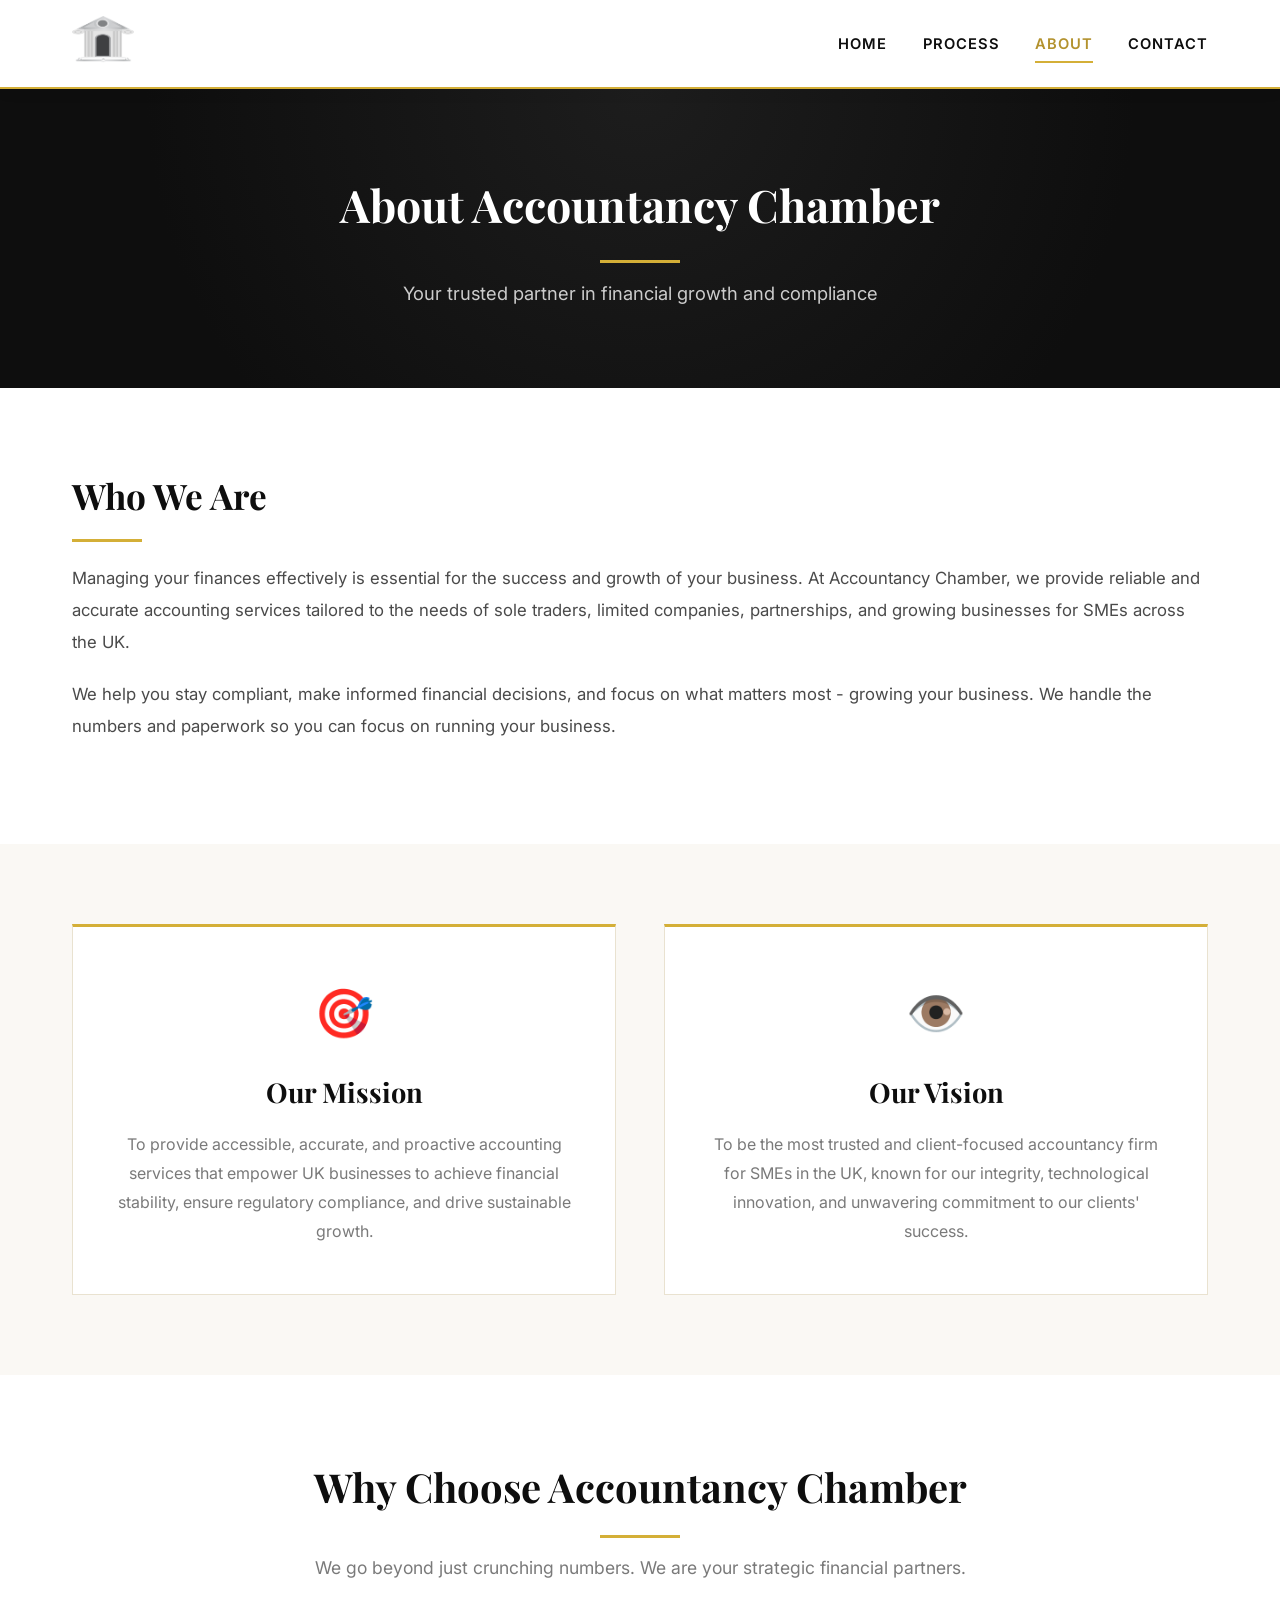
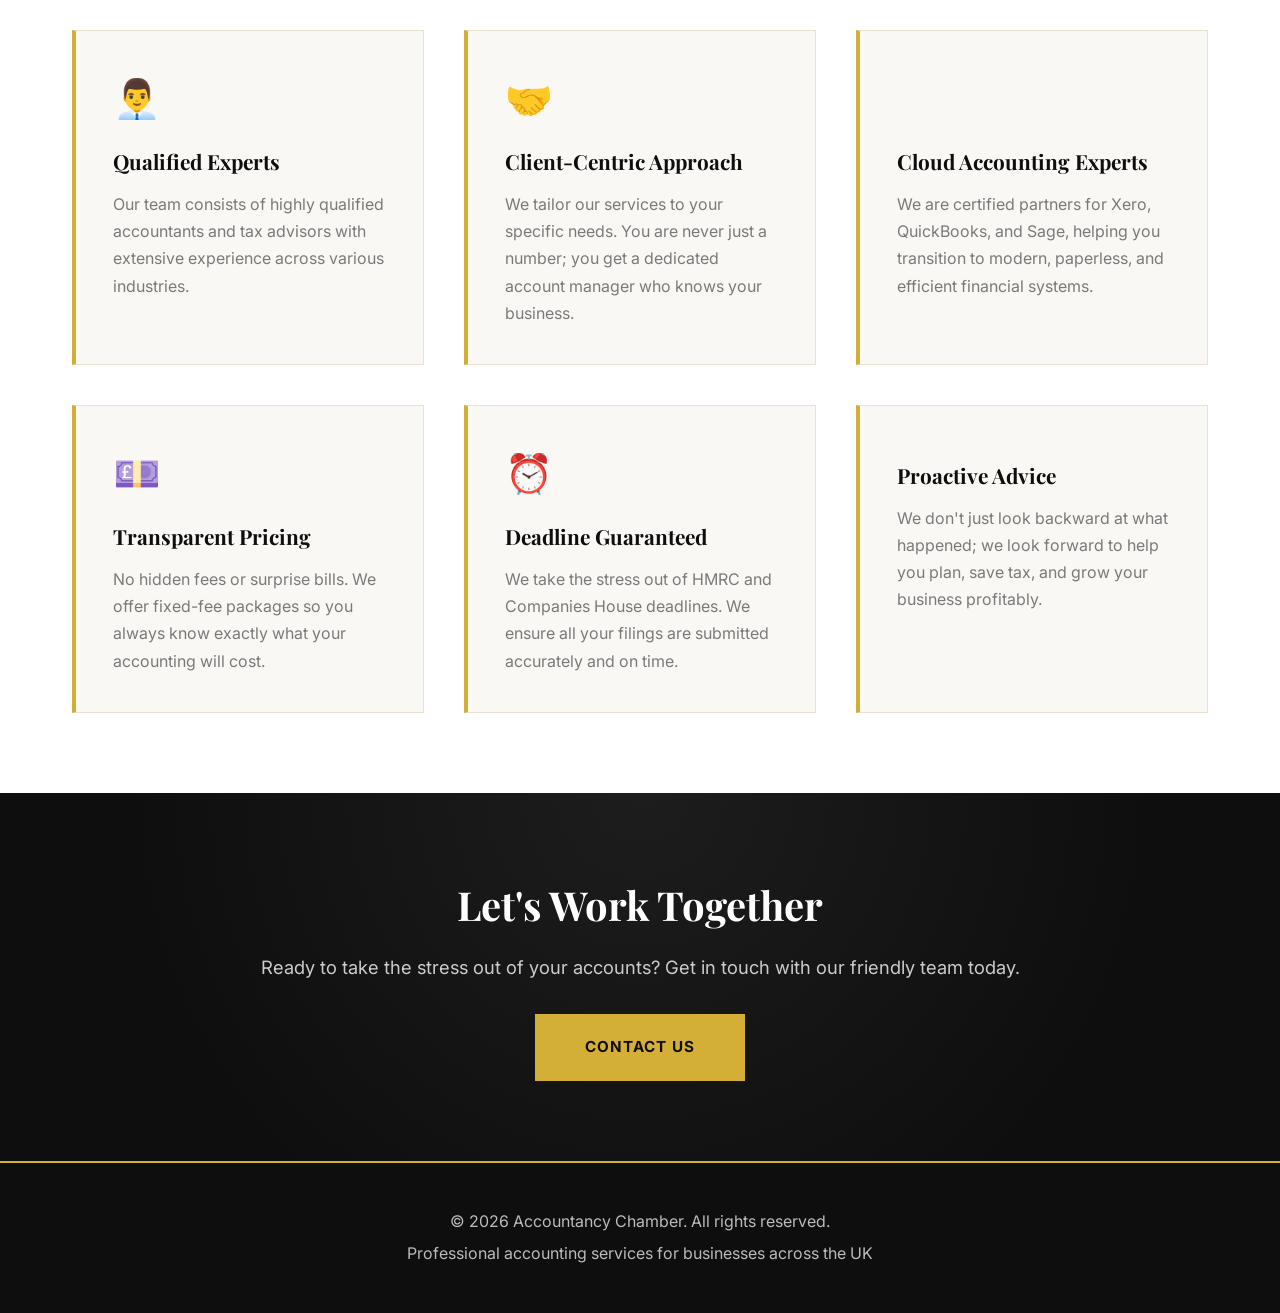
==== commit 1e2c8148: "Update about.html for final site build" ====
--- a/about.html
+++ b/about.html
@@ -10,13 +10,12 @@
     <!-- Top Navigation -->
     <nav class="navbar">
         <div class="container nav-container">
-            <a href="index.html" class="logo">Accountancy Chamber</a>
+            <a href="index.html" class="logo-link"><img src="logo.png" alt="Accountancy Chamber Logo" class="nav-logo"></a>
             <ul class="nav-menu">
                 <li><a href="index.html">Home</a></li>
-                <li><a href="services.html">Services</a></li>
                 <li><a href="process.html">Process</a></li>
                 <li><a href="about.html" class="active">About</a></li>
-                <li><a href="#contact">Contact</a></li>
+                <li><a href="contact.html">Contact</a></li>
             </ul>
         </div>
     </nav>
@@ -37,10 +36,6 @@
                     <h2>Who We Are</h2>
                     <p>Managing your finances effectively is essential for the success and growth of your business. At Accountancy Chamber, we provide reliable and accurate accounting services tailored to the needs of sole traders, limited companies, partnerships, and growing businesses for SMEs across the UK.</p>
                     <p>We help you stay compliant, make informed financial decisions, and focus on what matters most - growing your business. We handle the numbers and paperwork so you can focus on running your business.</p>
-                </div>
-                <div class="about-image-placeholder">
-                    <div class="placeholder-icon">🏢</div>
-                    <p>Trusted by businesses across the UK</p>
                 </div>
             </div>
         </div>
@@ -67,7 +62,7 @@
     <!-- Why Choose Us Detailed -->
     <section class="why-us-detailed">
         <div class="container">
-            <h2 class="section-title">Why Choose Accountancy Chamber?</h2>
+            <h2 class="section-title">Why Choose Accountancy Chamber</h2>
             <p class="section-subtitle">We go beyond just crunching numbers. We are your strategic financial partners.</p>
             
             <div class="features-grid">
@@ -111,8 +106,7 @@
             <h2>Let's Work Together</h2>
             <p>Ready to take the stress out of your accounts? Get in touch with our friendly team today.</p>
             <div class="contact-buttons">
-                <a href="mailto:info@accountancychamber.co.uk" class="btn btn-primary btn-large">Email Us</a>
-                <a href="tel:+441234567890" class="btn btn-secondary btn-large">Call Us</a>
+                <a href="contact.html" class="btn btn-primary btn-large">Contact Us</a>
             </div>
         </div>
     </section>
--- a/styles.css
+++ b/styles.css
@@ -1,604 +1,488 @@
-/* Reset and Base Styles */
-* {
-    margin: 0;
-    padding: 0;
-    box-sizing: border-box;
-}
+/* ============================================
+   ACCOUNTANCY CHAMBER - PROFESSIONAL THEME
+   Black | White | Gold
+   ============================================ */
+@import url('https://fonts.googleapis.com/css2?family=Playfair+Display:wght@600;700;800&family=Inter:wght@400;500;600;700&display=swap');
+
+:root {
+    --black: #0e0e0e;
+    --dark: #161616;
+    --gold: #d4af37;
+    --gold-dark: #b3922e;
+    --gold-soft: #f4e9c9;
+    --white: #ffffff;
+    --off-white: #faf8f4;
+    --text: #4a4a4a;
+    --grey: #7a7a7a;
+    --border: #e9e2d0;
+}
+
+* { margin: 0; padding: 0; box-sizing: border-box; }
+
+html { scroll-behavior: smooth; }
 
 body {
-    font-family: 'Segoe UI', Tahoma, Geneva, Verdana, sans-serif;
+    font-family: 'Inter', 'Segoe UI', Tahoma, sans-serif;
     line-height: 1.6;
-    color: #333;
-    background-color: #f8f9fa;
-}
-
-.container {
-    max-width: 1200px;
-    margin: 0 auto;
-    padding: 0 2rem;
-}
-
-/* Top Navigation */
+    color: var(--text);
+    background: var(--off-white);
+}
+
+h1, h2, h3 { font-family: 'Playfair Display', Georgia, serif; color: var(--black); }
+
+::selection { background: var(--gold); color: var(--black); }
+
+.container { max-width: 1200px; margin: 0 auto; padding: 0 2rem; }
+
+/* ============ TOP NAVIGATION (White so black logo shows) ============ */
 .navbar {
-    background: linear-gradient(135deg, #1e3c72 0%, #2a5298 100%);
-    padding: 1.2rem 0;
-    box-shadow: 0 2px 10px rgba(0,0,0,0.1);
+    background: var(--white);
+    padding: 1rem 0;
     position: sticky;
     top: 0;
     z-index: 1000;
-}
-
-.nav-container {
-    display: flex;
-    justify-content: space-between;
-    align-items: center;
-}
+    border-bottom: 2px solid var(--gold);
+    box-shadow: 0 2px 15px rgba(0,0,0,0.06);
+}
+
+.nav-container { display: flex; justify-content: space-between; align-items: center; }
+
+.logo-link { display: flex; align-items: center; }
+
+.nav-logo { height: 55px; width: auto; }
 
 .logo {
-    font-size: 1.8rem;
-    font-weight: bold;
-    color: white;
+    font-family: 'Playfair Display', Georgia, serif;
+    font-size: 1.5rem;
+    font-weight: 700;
+    color: var(--black);
     text-decoration: none;
-}
-
-.nav-menu {
-    display: flex;
-    list-style: none;
-    gap: 2.5rem;
-}
+    letter-spacing: 1px;
+}
+
+.nav-menu { display: flex; list-style: none; gap: 2.2rem; }
 
 .nav-menu a {
-    color: white;
+    color: var(--black);
     text-decoration: none;
-    font-weight: 500;
-    transition: opacity 0.3s;
+    font-weight: 600;
+    font-size: 0.92rem;
+    letter-spacing: 1px;
+    text-transform: uppercase;
     padding: 0.5rem 0;
-}
-
-.nav-menu a:hover,
-.nav-menu a.active {
-    opacity: 0.8;
-    border-bottom: 2px solid white;
-}
-
-/* Hero Section */
+    border-bottom: 2px solid transparent;
+    transition: all 0.3s;
+}
+
+.nav-menu a:hover { color: var(--gold-dark); }
+
+.nav-menu a.active { color: var(--gold-dark); border-bottom-color: var(--gold); }
+
+/* ============ HERO ============ */
 .hero {
-    background: linear-gradient(135deg, #667eea 0%, #764ba2 100%);
-    color: white;
-    padding: 6rem 2rem;
-    text-align: center;
-}
-
-.hero h1 {
-    font-size: 3rem;
-    margin-bottom: 1.5rem;
-    line-height: 1.2;
-}
-
-.hero p {
-    font-size: 1.2rem;
-    max-width: 900px;
-    margin: 0 auto 2.5rem;
-    line-height: 1.8;
-}
-
-.hero-buttons {
-    display: flex;
-    gap: 1.5rem;
-    justify-content: center;
-    flex-wrap: wrap;
-}
-
-/* Buttons */
+    background: radial-gradient(circle at top, #1d1d1d 0%, var(--black) 70%);
+    color: var(--white);
+    padding: 6.5rem 2rem;
+    text-align: center;
+}
+
+.hero h1 { color: var(--white); font-size: 3rem; margin-bottom: 1.5rem; line-height: 1.2; }
+
+.hero h1::after {
+    content: "";
+    display: block;
+    width: 90px;
+    height: 3px;
+    background: var(--gold);
+    margin: 1.3rem auto 0;
+}
+
+.hero p { color: #d6d6d6; font-size: 1.15rem; max-width: 900px; margin: 0 auto 2.5rem; line-height: 1.8; }
+
+.hero-buttons { display: flex; gap: 1.5rem; justify-content: center; flex-wrap: wrap; }
+
+/* ============ BUTTONS ============ */
 .btn {
     display: inline-block;
     padding: 1rem 2.5rem;
-    border-radius: 5px;
+    font-weight: 700;
+    font-size: 0.95rem;
+    letter-spacing: 1px;
+    text-transform: uppercase;
     text-decoration: none;
-    font-weight: 600;
+    border: 2px solid transparent;
     transition: all 0.3s;
     cursor: pointer;
 }
 
-.btn-primary {
-    background: white;
-    color: #667eea;
-}
+.btn-primary { background: var(--gold); color: var(--black); border-color: var(--gold); }
 
 .btn-primary:hover {
+    background: var(--gold-dark);
+    border-color: var(--gold-dark);
     transform: translateY(-3px);
-    box-shadow: 0 10px 20px rgba(0,0,0,0.2);
-}
-
-.btn-secondary {
-    background: transparent;
-    color: white;
-    border: 2px solid white;
-}
-
-.btn-secondary:hover {
-    background: white;
-    color: #667eea;
-}
-
-.btn-large {
-    padding: 1.2rem 3rem;
-    font-size: 1.1rem;
-}
-
-/* Value Proposition */
-.value-prop {
+    box-shadow: 0 10px 25px rgba(212,175,55,0.35);
+}
+
+.btn-secondary { background: transparent; color: var(--gold); border-color: var(--gold); }
+
+.btn-secondary:hover { background: var(--gold); color: var(--black); }
+
+.btn-large { padding: 1.2rem 3rem; }
+
+/* ============ SECTION TITLES ============ */
+.section-title { font-size: 2.5rem; text-align: center; margin-bottom: 1rem; }
+
+.section-title::after {
+    content: "";
+    display: block;
+    width: 80px;
+    height: 3px;
+    background: var(--gold);
+    margin: 1rem auto 0;
+}
+
+.section-subtitle { text-align: center; color: var(--grey); font-size: 1.1rem; max-width: 700px; margin: 0 auto 3rem; }
+
+/* ============ VALUE PROPOSITION ============ */
+.value-prop { padding: 5rem 2rem; background: var(--white); }
+
+.value-grid { display: grid; grid-template-columns: repeat(auto-fit, minmax(280px, 1fr)); gap: 3rem; }
+
+.value-card { text-align: center; padding: 2rem; }
+
+.value-card .icon {
+    width: 75px; height: 75px;
+    border: 2px solid var(--gold);
+    border-radius: 50%;
+    display: flex; align-items: center; justify-content: center;
+    margin: 0 auto 1.3rem;
+    font-size: 1.9rem;
+    color: var(--gold-dark);
+    background: var(--off-white);
+}
+
+.value-card h3 { font-size: 1.5rem; margin-bottom: 0.8rem; }
+
+.value-card p { color: var(--grey); line-height: 1.7; }
+
+/* ============ SERVICES OVERVIEW (Home) ============ */
+.services-overview { padding: 5rem 2rem; background: var(--off-white); }
+
+.services-grid { display: grid; grid-template-columns: repeat(auto-fit, minmax(270px, 1fr)); gap: 2rem; }
+
+.service-card {
+    background: var(--white);
+    padding: 2.3rem 1.8rem;
+    text-align: center;
+    border: 1px solid var(--border);
+    border-top: 3px solid var(--gold);
+    transition: all 0.3s;
+}
+
+.service-card:hover { transform: translateY(-8px); box-shadow: 0 15px 35px rgba(0,0,0,0.1); }
+
+.service-icon { font-size: 2.6rem; margin-bottom: 1.2rem; }
+
+.service-card h3 { font-size: 1.3rem; margin-bottom: 0.8rem; }
+
+.service-card p { color: var(--grey); font-size: 0.95rem; margin-bottom: 1.3rem; line-height: 1.7; }
+
+.service-link { color: var(--gold-dark); font-weight: 700; text-decoration: none; letter-spacing: 0.5px; }
+
+.service-link:hover { color: var(--black); }
+
+.cta-section { text-align: center; margin-top: 3.5rem; }
+
+/* ============ WHY CHOOSE US ============ */
+.why-choose { padding: 5rem 2rem; background: var(--white); }
+
+.features-grid { display: grid; grid-template-columns: repeat(auto-fit, minmax(300px, 1fr)); gap: 2.5rem; margin-top: 3rem; }
+
+.feature h3 { font-size: 1.25rem; margin-bottom: 0.6rem; }
+
+.feature p { color: var(--grey); }
+
+/* ============ DARK CTA SECTIONS ============ */
+.contact-cta, .services-cta {
+    background: radial-gradient(circle at top, #1d1d1d 0%, var(--black) 70%);
+    color: var(--white);
     padding: 5rem 2rem;
-    background: white;
-}
-
-.value-grid {
-    display: grid;
-    grid-template-columns: repeat(auto-fit, minmax(300px, 1fr));
-    gap: 3rem;
-}
-
-.value-card {
-    text-align: center;
-    padding: 2rem;
-}
-
-.value-card .icon {
-    font-size: 3rem;
-    color: #667eea;
-    margin-bottom: 1rem;
-}
-
-.value-card h3 {
-    font-size: 1.5rem;
-    color: #1e3c72;
-    margin-bottom: 1rem;
-}
-
-.value-card p {
-    color: #666;
-    line-height: 1.8;
-}
-
-/* Section Titles */
-.section-title {
-    font-size: 2.5rem;
-    text-align: center;
-    color: #1e3c72;
-    margin-bottom: 1rem;
-}
-
-.section-subtitle {
-    text-align: center;
-    color: #666;
-    font-size: 1.1rem;
-    margin-bottom: 3rem;
-    max-width: 700px;
-    margin-left: auto;
-    margin-right: auto;
-}
-
-/* Services Overview */
-.services-overview {
+    text-align: center;
+}
+
+.contact-cta h2, .services-cta h2 { color: var(--white); font-size: 2.5rem; margin-bottom: 1rem; }
+
+.contact-cta p, .services-cta p { color: #cccccc; font-size: 1.15rem; margin-bottom: 2rem; }
+
+.contact-buttons { display: flex; gap: 1.5rem; justify-content: center; flex-wrap: wrap; }
+
+/* ============ FOOTER ============ */
+.footer {
+    background: var(--black);
+    border-top: 2px solid var(--gold);
+    color: #bbbbbb;
+    text-align: center;
+    padding: 2.5rem 2rem;
+}
+
+.footer p { margin: 0.4rem 0; }
+
+/* ============ PAGE HEADERS (Inner pages) ============ */
+.page-header {
+    background: radial-gradient(circle at top, #1d1d1d 0%, var(--black) 70%);
+    color: var(--white);
     padding: 5rem 2rem;
-    background: #f8f9fa;
-}
-
-.services-grid {
-    display: grid;
-    grid-template-columns: repeat(auto-fit, minmax(280px, 1fr));
-    gap: 2.5rem;
-    margin-bottom: 3rem;
-}
-
-.service-card {
-    background: white;
-    padding: 2.5rem;
-    border-radius: 10px;
-    box-shadow: 0 5px 15px rgba(0,0,0,0.08);
-    transition: all 0.3s;
-    text-align: center;
-}
-
-.service-card:hover {
-    transform: translateY(-10px);
-    box-shadow: 0 15px 30px rgba(0,0,0,0.15);
-}
-
-.service-icon {
-    font-size: 3rem;
-    margin-bottom: 1.5rem;
-}
-
-.service-card h3 {
-    font-size: 1.4rem;
-    color: #1e3c72;
-    margin-bottom: 1rem;
-}
-
-.service-card p {
-    color: #666;
-    line-height: 1.7;
-    margin-bottom: 1.5rem;
-}
-
-.service-link {
-    color: #667eea;
-    text-decoration: none;
-    font-weight: 600;
-    transition: color 0.3s;
-}
-
-.service-link:hover {
-    color: #764ba2;
-}
-
-.cta-section {
-    text-align: center;
-    margin-top: 3rem;
-}
-
-/* Why Choose Us */
-.why-choose {
-    padding: 5rem 2rem;
-    background: white;
-}
-
-.features-grid {
-    display: grid;
-    grid-template-columns: repeat(auto-fit, minmax(300px, 1fr));
-    gap: 2.5rem;
-    margin-top: 3rem;
-}
-
-.feature h3 {
-    color: #1e3c72;
-    margin-bottom: 0.8rem;
-    font-size: 1.3rem;
-}
-
-.feature p {
-    color: #666;
-}
-
-/* Contact CTA */
-.contact-cta {
-    background: linear-gradient(135deg, #1e3c72 0%, #2a5298 100%);
-    color: white;
-    padding: 5rem 2rem;
-    text-align: center;
-}
-
-.contact-cta h2 {
-    font-size: 2.5rem;
-    margin-bottom: 1rem;
-}
-
-.contact-cta p {
-    font-size: 1.2rem;
-    margin-bottom: 2rem;
-}
-
-/* Footer */
-.footer {
-    background: #1e3c72;
-    color: white;
-    text-align: center;
-    padding: 2.5rem 2rem;
-}
-
-.footer p {
-    margin: 0.5rem 0;
-    opacity: 0.9;
-}
-
-/* Responsive */
-@media (max-width: 768px) {
-    .nav-menu {
-        gap: 1.2rem;
-        font-size: 0.9rem;
-    }
-    
-    .hero h1 {
-        font-size: 2rem;
-    }
-    
-    .hero p {
-        font-size: 1rem;
-    }
-    
-    .section-title {
-        font-size: 2rem;
-    }
-    
-    .services-grid {
-        grid-template-columns: 1fr;
-    }
-}
-/* Page Header */
-.page-header {
-    background: linear-gradient(135deg, #667eea 0%, #764ba2 100%);
-    color: white;
-    padding: 4rem 2rem;
-    text-align: center;
-}
-
-.page-header h1 {
-    font-size: 2.8rem;
-    margin-bottom: 1rem;
-}
-
-.page-header p {
-    font-size: 1.2rem;
-    max-width: 700px;
-    margin: 0 auto;
-}
-
-/* Intro Section */
-.intro-section {
-    padding: 4rem 2rem;
-    background: white;
-}
-
-.intro-text {
-    font-size: 1.1rem;
-    line-height: 1.9;
-    color: #555;
-    max-width: 900px;
-    margin: 0 auto;
-    text-align: center;
-}
-
-/* Services Detail Section */
-.services-detail {
-    padding: 3rem 2rem;
-    background: #f8f9fa;
-}
+    text-align: center;
+}
+
+.page-header h1 { color: var(--white); font-size: 2.8rem; margin-bottom: 1rem; }
+
+.page-header h1::after {
+    content: "";
+    display: block;
+    width: 80px;
+    height: 3px;
+    background: var(--gold);
+    margin: 1.2rem auto 0;
+}
+
+.page-header p { color: #cccccc; font-size: 1.15rem; }
+
+/* ============ INTRO ============ */
+.intro-section { padding: 4rem 2rem; background: var(--white); }
+
+.intro-text { max-width: 950px; margin: 0 auto; text-align: center; font-size: 1.1rem; line-height: 1.9; }
+
+/* ============ SERVICES DETAIL ============ */
+.services-detail { padding: 3.5rem 2rem; background: var(--off-white); }
 
 .service-detail-card {
-    background: white;
-    border-radius: 15px;
+    background: var(--white);
+    border: 1px solid var(--border);
     padding: 3rem;
-    margin-bottom: 3rem;
-    box-shadow: 0 5px 20px rgba(0,0,0,0.08);
-    transition: transform 0.3s, box-shadow 0.3s;
-}
-
-.service-detail-card:hover {
-    transform: translateY(-5px);
-    box-shadow: 0 10px 30px rgba(0,0,0,0.12);
-}
+    margin-bottom: 3.5rem;
+    box-shadow: 0 5px 20px rgba(0,0,0,0.05);
+}
+
+/* GOLD BORDER / FRAME AROUND IMAGES */
+.service-image-container {
+    height: 380px;
+    padding: 10px;
+    background: var(--white);
+    border: 3px solid var(--gold);
+    outline: 1px solid var(--gold-dark);
+    outline-offset: 5px;
+    margin: 0.5rem 0 2.5rem;
+}
+
+.service-detail-img { width: 100%; height: 100%; object-fit: cover; display: block; }
 
 .service-header {
     display: flex;
     align-items: center;
-    margin-bottom: 2rem;
-    padding-bottom: 1.5rem;
-    border-bottom: 3px solid #667eea;
-}
-
-.service-icon-large {
-    font-size: 3.5rem;
-    margin-right: 1.5rem;
-}
-
-.service-header h2 {
-    font-size: 2.2rem;
-    color: #1e3c72;
-    margin: 0;
-}
-
-.service-body {
-    padding: 0 0.5rem;
-}
-
-.service-intro {
-    font-size: 1.05rem;
-    line-height: 1.9;
-    color: #555;
-    margin-bottom: 2rem;
-}
-
-.service-body h3 {
-    font-size: 1.5rem;
-    color: #1e3c72;
+    gap: 1rem;
     margin-bottom: 1.5rem;
-}
-
-.service-benefits {
-    list-style: none;
-    padding: 0;
-}
+    padding-bottom: 1rem;
+    border-bottom: 2px solid var(--gold);
+}
+
+.service-header h2 { font-size: 2.1rem; }
+
+.service-icon-large { font-size: 2.4rem; }
+
+.service-intro { font-size: 1.05rem; line-height: 1.9; margin-bottom: 1.8rem; }
+
+.service-body h3 { font-size: 1.4rem; margin-bottom: 1.2rem; }
+
+.service-benefits { list-style: none; }
 
 .service-benefits li {
-    padding: 0.8rem 0;
-    padding-left: 2.5rem;
+    padding: 0.75rem 0 0.75rem 2.3rem;
     position: relative;
-    font-size: 1.05rem;
-    color: #444;
-    line-height: 1.6;
-    border-bottom: 1px solid #f0f0f0;
-}
-
-.service-benefits li:last-child {
-    border-bottom: none;
-}
-
-.service-benefits li:before {
+    border-bottom: 1px solid var(--border);
+    color: var(--text);
+}
+
+.service-benefits li:last-child { border-bottom: none; }
+
+.service-benefits li::before {
     content: "✓";
     position: absolute;
     left: 0;
-    color: #28a745;
-    font-weight: bold;
-    font-size: 1.3rem;
-}
-
-/* Services CTA */
-.services-cta {
-    background: linear-gradient(135deg, #1e3c72 0%, #2a5298 100%);
-    color: white;
-    padding: 5rem 2rem;
-    text-align: center;
-}
-
-.services-cta h2 {
-    font-size: 2.5rem;
-    margin-bottom: 1rem;
-}
-
-.services-cta p {
-    font-size: 1.2rem;
-    margin-bottom: 2rem;
-}
-
-/* Responsive adjustments */
-@media (max-width: 768px) {
-    .service-detail-card {
-        padding: 2rem;
-    }
-    
-    .service-header {
-        flex-direction: column;
-        text-align: center;
-    }
-    
-    .service-icon-large {
-        margin-right: 0;
-        margin-bottom: 1rem;
-    }
-    
-    .service-header h2 {
-        font-size: 1.8rem;
-    }
-}
-
-/* Process Section */
-.process-section {
-    padding: 4rem 2rem;
-    background: #f8f9fa;
-}
+    color: var(--gold-dark);
+    font-weight: 800;
+    font-size: 1.1rem;
+}
+
+/* ============ PROCESS PAGE ============ */
+.process-section { padding: 4rem 2rem; background: var(--off-white); }
 
 .process-step {
     display: flex;
-    background: white;
-    border-radius: 15px;
-    padding: 3rem;
-    margin-bottom: 3rem;
-    box-shadow: 0 5px 20px rgba(0,0,0,0.08);
-    transition: transform 0.3s, box-shadow 0.3s;
-}
-
-.process-step:hover {
-    transform: translateX(10px);
-    box-shadow: 0 10px 30px rgba(0,0,0,0.12);
-}
+    background: var(--white);
+    border: 1px solid var(--border);
+    border-left: 4px solid var(--gold);
+    padding: 2.8rem 3rem;
+    margin-bottom: 2.5rem;
+    transition: all 0.3s;
+}
+
+.process-step:hover { transform: translateX(8px); box-shadow: 0 10px 25px rgba(0,0,0,0.08); }
 
 .step-number {
-    font-size: 4rem;
-    font-weight: bold;
-    color: #667eea;
-    opacity: 0.3;
-    margin-right: 3rem;
+    font-family: 'Playfair Display', Georgia, serif;
+    font-size: 3.8rem;
+    font-weight: 800;
+    color: var(--gold);
+    min-width: 100px;
+    margin-right: 2.5rem;
     line-height: 1;
-    min-width: 100px;
-}
-
-.step-content {
-    flex: 1;
-}
-
-.step-content h2 {
-    font-size: 2rem;
-    color: #1e3c72;
-    margin-bottom: 1rem;
-}
-
-.step-content p {
-    font-size: 1.05rem;
-    color: #555;
-    line-height: 1.8;
-    margin-bottom: 1.5rem;
-}
-
-.step-details {
-    list-style: none;
-    padding: 0;
-    margin-top: 1.5rem;
-}
+}
+/* ============ PROCESS PAGE (continued) ============ */
+.step-content h2 { font-size: 1.9rem; margin-bottom: 1rem; }
+
+.step-content p { font-size: 1.05rem; line-height: 1.8; margin-bottom: 1.2rem; }
+
+.step-details { list-style: none; margin-top: 1rem; }
 
 .step-details li {
-    padding: 0.6rem 0;
-    padding-left: 2rem;
+    padding: 0.5rem 0 0.5rem 1.9rem;
     position: relative;
-    color: #444;
-    font-size: 1rem;
-}
-
-.step-details li:before {
+    color: var(--text);
+}
+
+.step-details li::before {
     content: "→";
     position: absolute;
     left: 0;
-    color: #667eea;
-    font-weight: bold;
-}
-
-/* Process Benefits */
-.process-benefits {
-    padding: 5rem 2rem;
-    background: white;
-}
-
-.benefits-grid {
-    display: grid;
-    grid-template-columns: repeat(auto-fit, minmax(250px, 1fr));
-    gap: 2.5rem;
-    margin-top: 3rem;
-}
+    color: var(--gold-dark);
+    font-weight: 700;
+}
+
+/* ============ PROCESS BENEFITS ============ */
+.process-benefits { padding: 5rem 2rem; background: var(--white); }
+
+.benefits-grid { display: grid; grid-template-columns: repeat(auto-fit, minmax(240px, 1fr)); gap: 2rem; margin-top: 3rem; }
 
 .benefit-card {
     text-align: center;
-    padding: 2.5rem 2rem;
-    background: #f8f9fa;
-    border-radius: 10px;
-    transition: transform 0.3s, box-shadow 0.3s;
-}
-
-.benefit-card:hover {
-    transform: translateY(-10px);
-    box-shadow: 0 10px 25px rgba(0,0,0,0.1);
-}
-
-.benefit-icon {
-    font-size: 3rem;
-    margin-bottom: 1rem;
-}
-
-.benefit-card h3 {
-    font-size: 1.4rem;
-    color: #1e3c72;
-    margin-bottom: 0.8rem;
-}
-
-.benefit-card p {
-    color: #666;
-    line-height: 1.6;
-}
-
-/* Responsive adjustments */
+    padding: 2.3rem 1.5rem;
+    background: var(--off-white);
+    border: 1px solid var(--border);
+    border-top: 3px solid var(--gold);
+    transition: all 0.3s;
+}
+
+.benefit-card:hover { transform: translateY(-8px); box-shadow: 0 12px 28px rgba(0,0,0,0.1); }
+
+.benefit-icon { font-size: 2.6rem; margin-bottom: 1rem; }
+
+.benefit-card h3 { font-size: 1.3rem; margin-bottom: 0.6rem; }
+
+.benefit-card p { color: var(--grey); }
+
+/* ============ ABOUT PAGE ============ */
+.about-intro { padding: 5rem 2rem; background: var(--white); }
+
+.about-content { display: flex; gap: 4rem; align-items: stretch; }
+
+.about-text { flex: 1; }
+
+.about-text h2 { font-size: 2.2rem; margin-bottom: 1.3rem; }
+
+.about-text h2::after {
+    content: "";
+    display: block;
+    width: 70px;
+    height: 3px;
+    background: var(--gold);
+    margin-top: 0.9rem;
+}
+
+.about-text p { font-size: 1.05rem; line-height: 1.9; margin-bottom: 1.3rem; }
+
+.about-image-placeholder {
+    flex: 1;
+    background: radial-gradient(circle at top, #1d1d1d 0%, var(--black) 70%);
+    border: 3px solid var(--gold);
+    outline: 1px solid var(--gold-dark);
+    outline-offset: 5px;
+    display: flex;
+    flex-direction: column;
+    align-items: center;
+    justify-content: center;
+    padding: 3rem;
+    text-align: center;
+    color: var(--white);
+}
+
+.about-image-placeholder img { width: 100%; height: 100%; object-fit: cover; }
+
+.placeholder-icon { font-size: 4rem; margin-bottom: 1rem; }
+
+.about-image-placeholder p { color: var(--gold); font-size: 1.2rem; font-weight: 600; }
+
+/* ============ MISSION & VISION ============ */
+.mission-vision { padding: 5rem 2rem; background: var(--off-white); }
+
+.mv-grid { display: grid; grid-template-columns: repeat(auto-fit, minmax(340px, 1fr)); gap: 3rem; }
+
+.mv-card {
+    background: var(--white);
+    border: 1px solid var(--border);
+    border-top: 3px solid var(--gold);
+    padding: 3rem 2.5rem;
+    text-align: center;
+    transition: all 0.3s;
+}
+
+.mv-card:hover { transform: translateY(-8px); box-shadow: 0 12px 28px rgba(0,0,0,0.1); }
+
+.mv-icon { font-size: 3rem; margin-bottom: 1.2rem; }
+
+.mv-card h3 { font-size: 1.7rem; margin-bottom: 1rem; }
+
+.mv-card p { color: var(--grey); line-height: 1.8; }
+
+/* ============ WHY US DETAILED ============ */
+.why-us-detailed { padding: 5rem 2rem; background: var(--white); }
+
+.feature-card {
+    background: var(--off-white);
+    border: 1px solid var(--border);
+    border-left: 4px solid var(--gold);
+    padding: 2.3rem;
+    transition: all 0.3s;
+}
+
+.feature-card:hover { transform: translateY(-6px); background: var(--white); box-shadow: 0 12px 28px rgba(0,0,0,0.1); }
+
+.feature-icon { font-size: 2.4rem; margin-bottom: 1rem; }
+
+.feature-card h3 { font-size: 1.3rem; margin-bottom: 0.8rem; }
+
+.feature-card p { color: var(--grey); line-height: 1.7; }
+
+/* ============ RESPONSIVE (Mobile) ============ */
+@media (max-width: 992px) {
+    .about-content { flex-direction: column; gap: 2.5rem; }
+    .mv-grid { grid-template-columns: 1fr; }
+    .process-step { flex-direction: column; padding: 2rem; }
+    .step-number { min-width: auto; margin-right: 0; margin-bottom: 1rem; }
+}
+
 @media (max-width: 768px) {
-    .process-step {
-        flex-direction: column;
-        padding: 2rem;
-    }
-    
-    .step-number {
-        margin-right: 0;
-        margin-bottom: 1rem;
-        min-width: auto;
-        text-align: center;
-    }
-    
-    .step-content h2 {
-        font-size: 1.6rem;
-    }
-}
+    .nav-container { flex-direction: column; gap: 1rem; }
+    .nav-menu { gap: 1.2rem; flex-wrap: wrap; justify-content: center; }
+    .hero h1 { font-size: 2.2rem; }
+    .hero p { font-size: 1rem; }
+    .page-header h1 { font-size: 2rem; }
+    .section-title { font-size: 2rem; }
+    .services-grid { grid-template-columns: 1fr; }
+    .features-grid { grid-template-columns: 1fr; }
+    .service-detail-card { padding: 2rem 1.5rem; }
+    .service-image-container { height: 240px; }
+    .service-header h2 { font-size: 1.6rem; }
+    .contact-cta h2, .services-cta h2 { font-size: 2rem; }
+}
